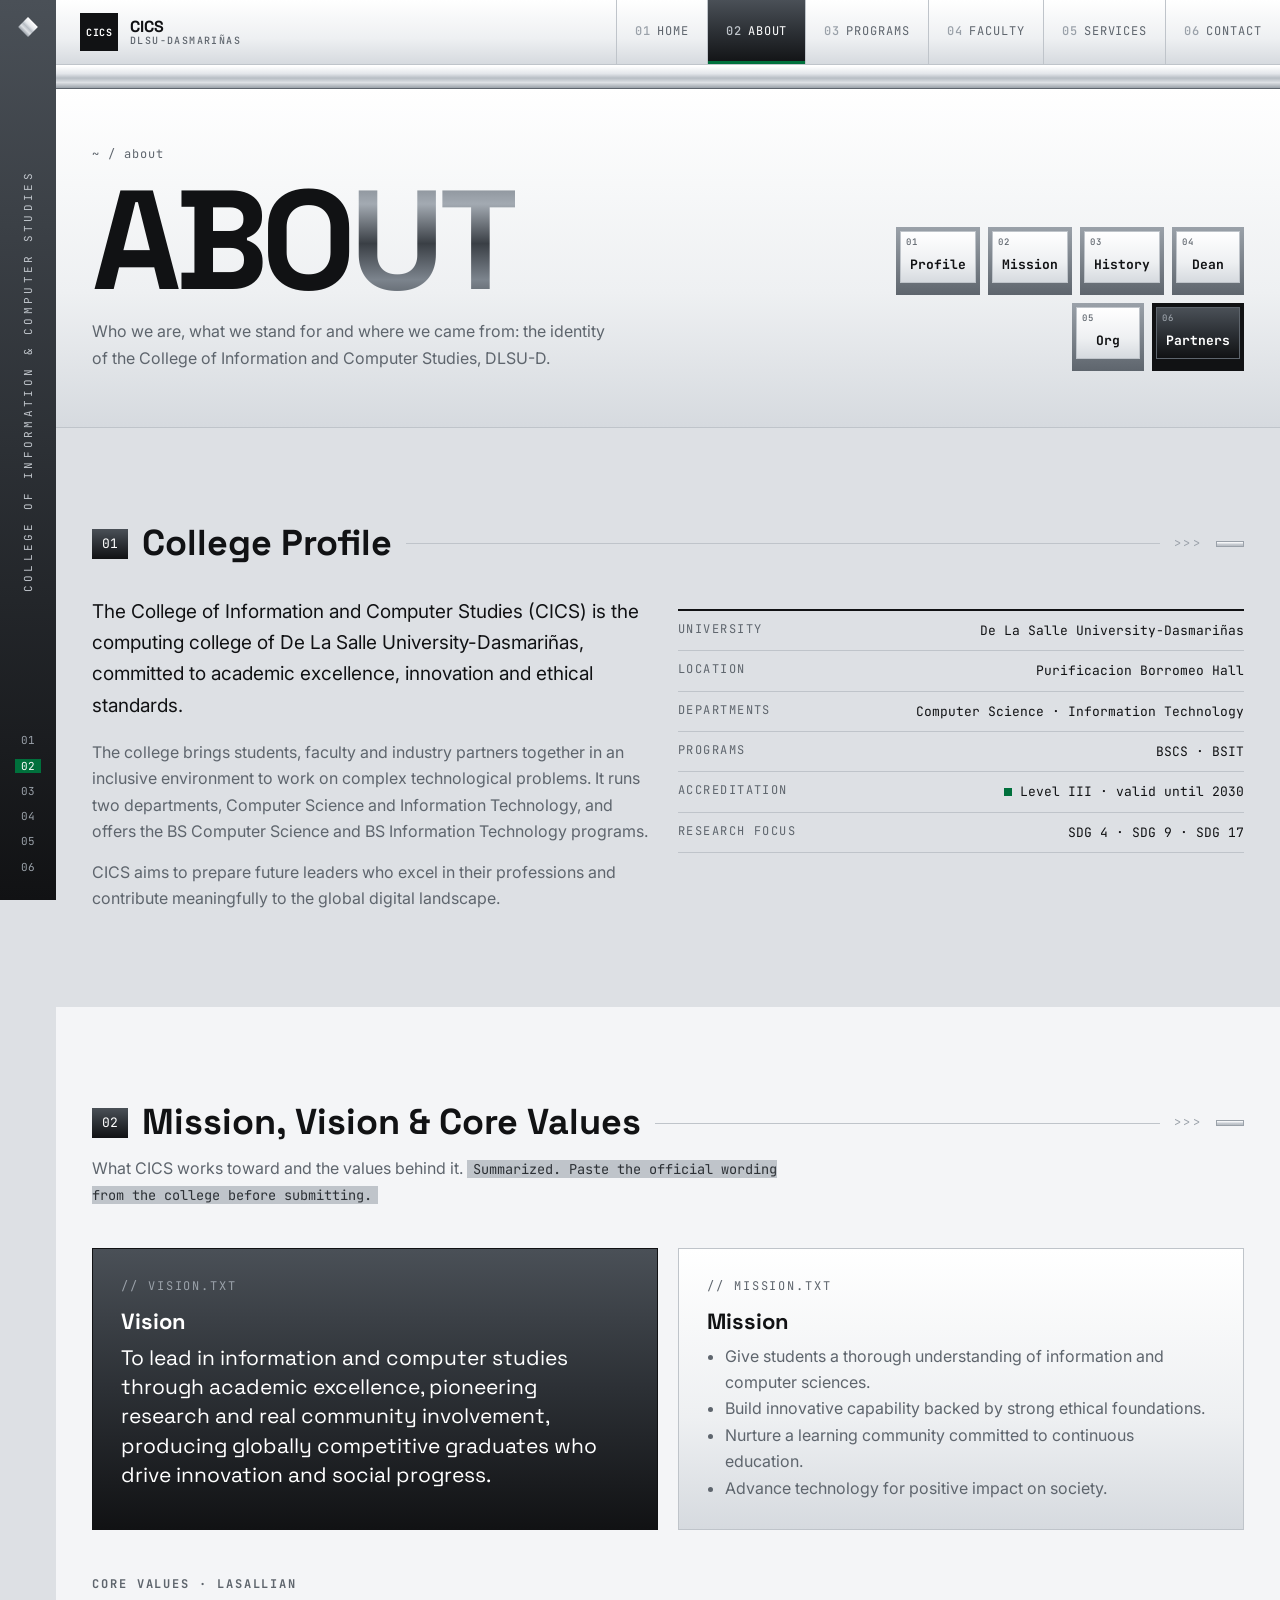
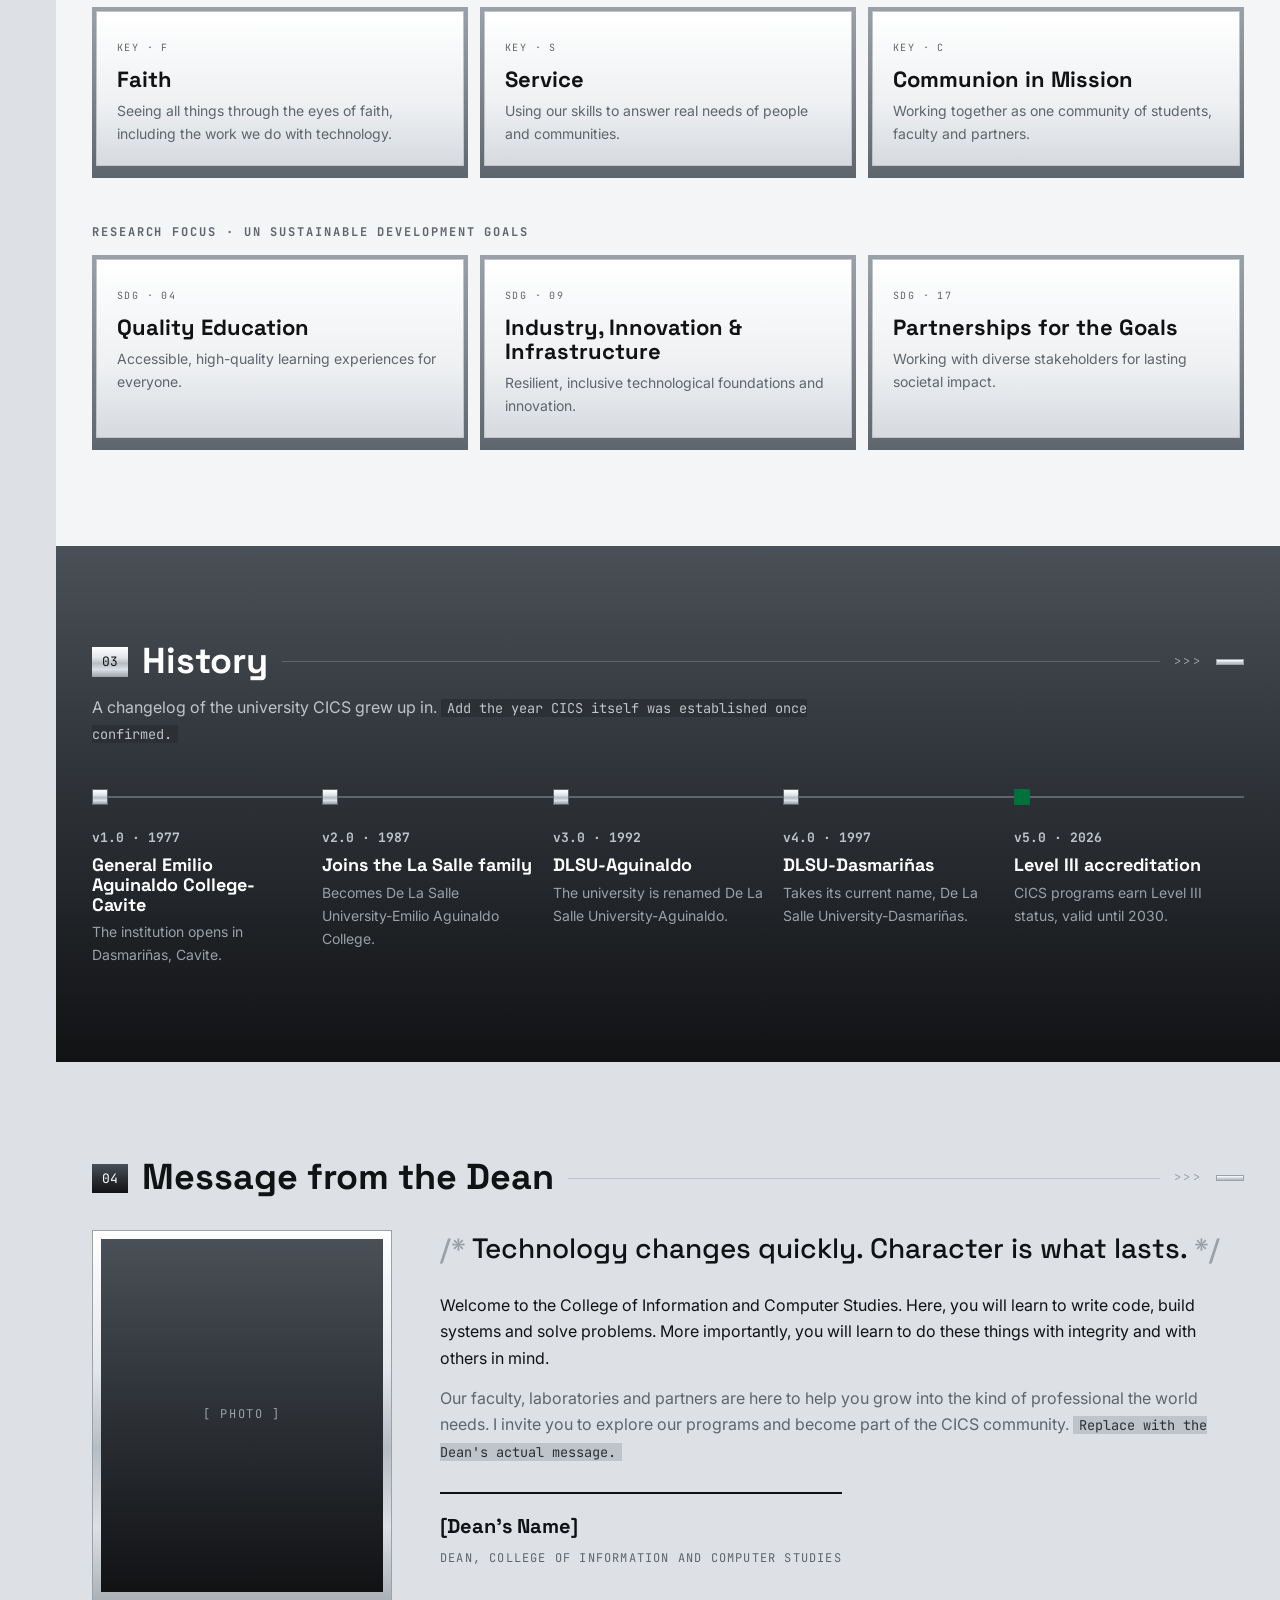
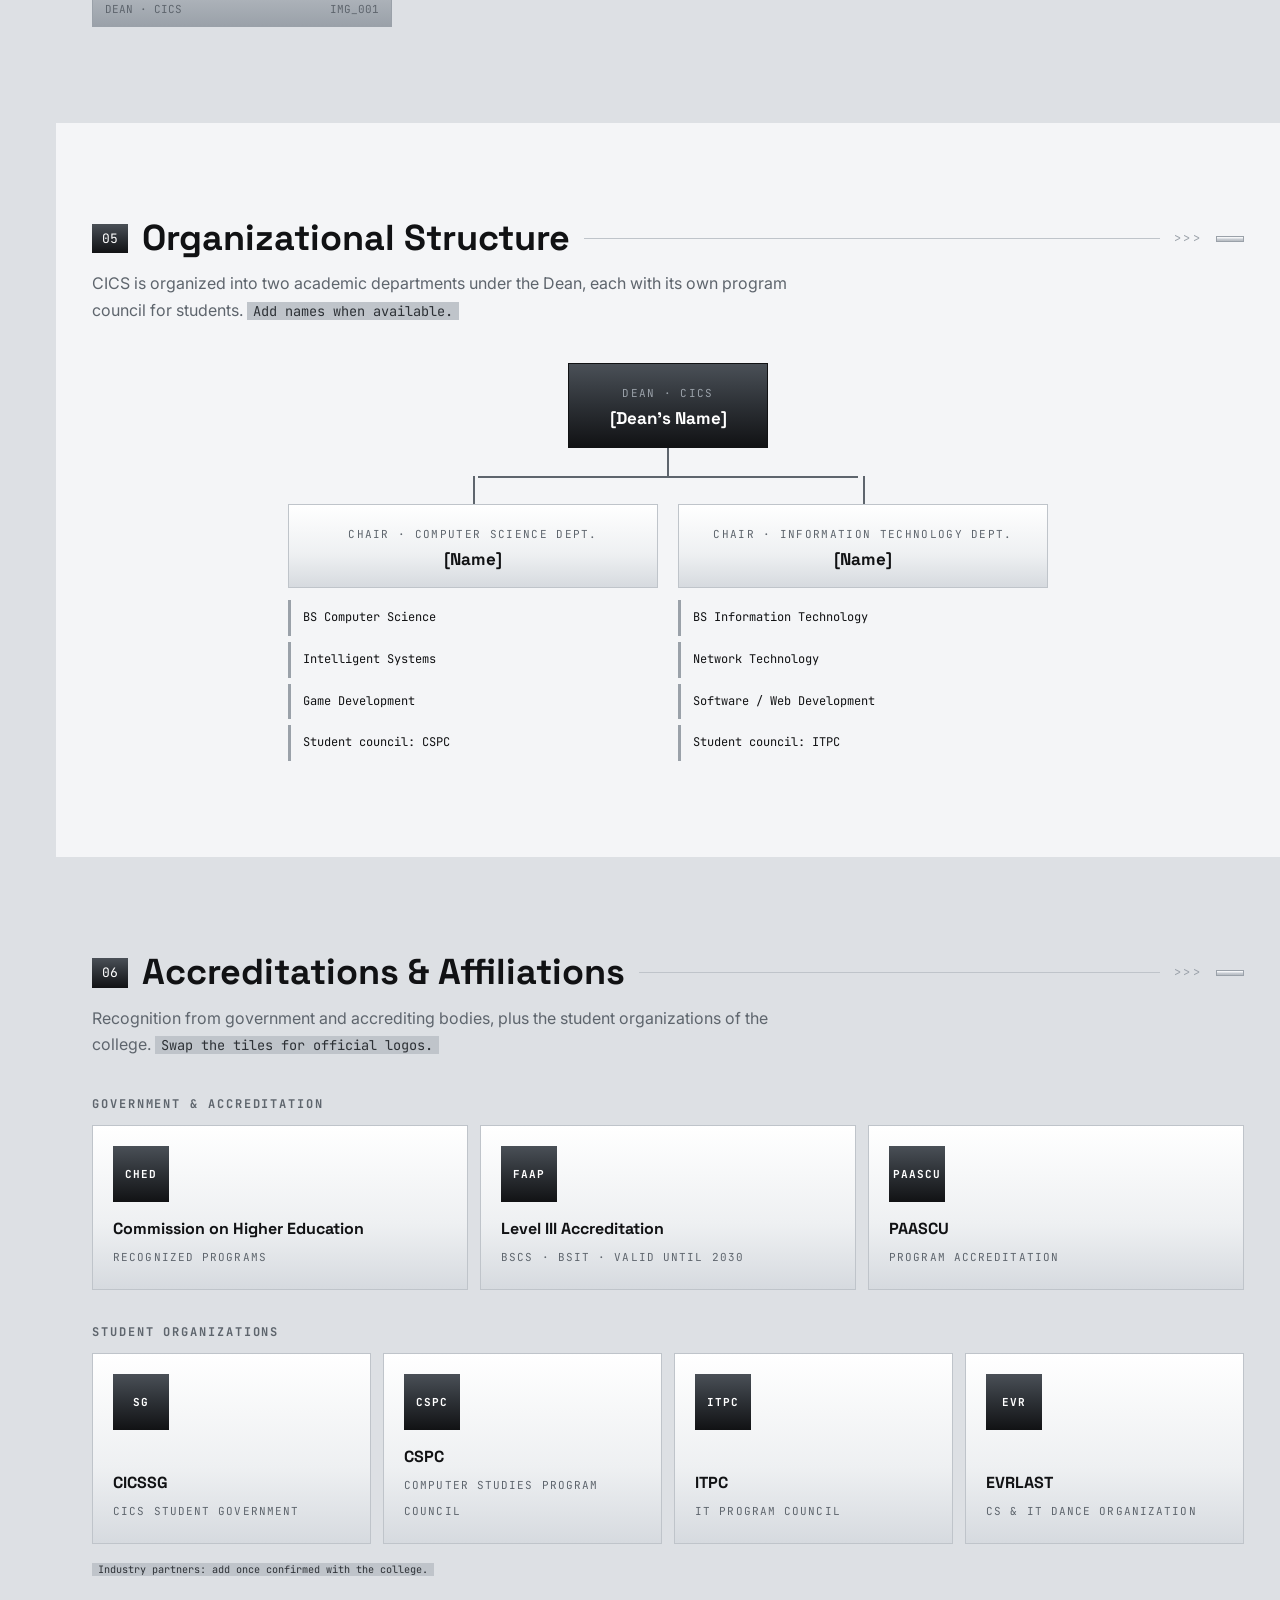
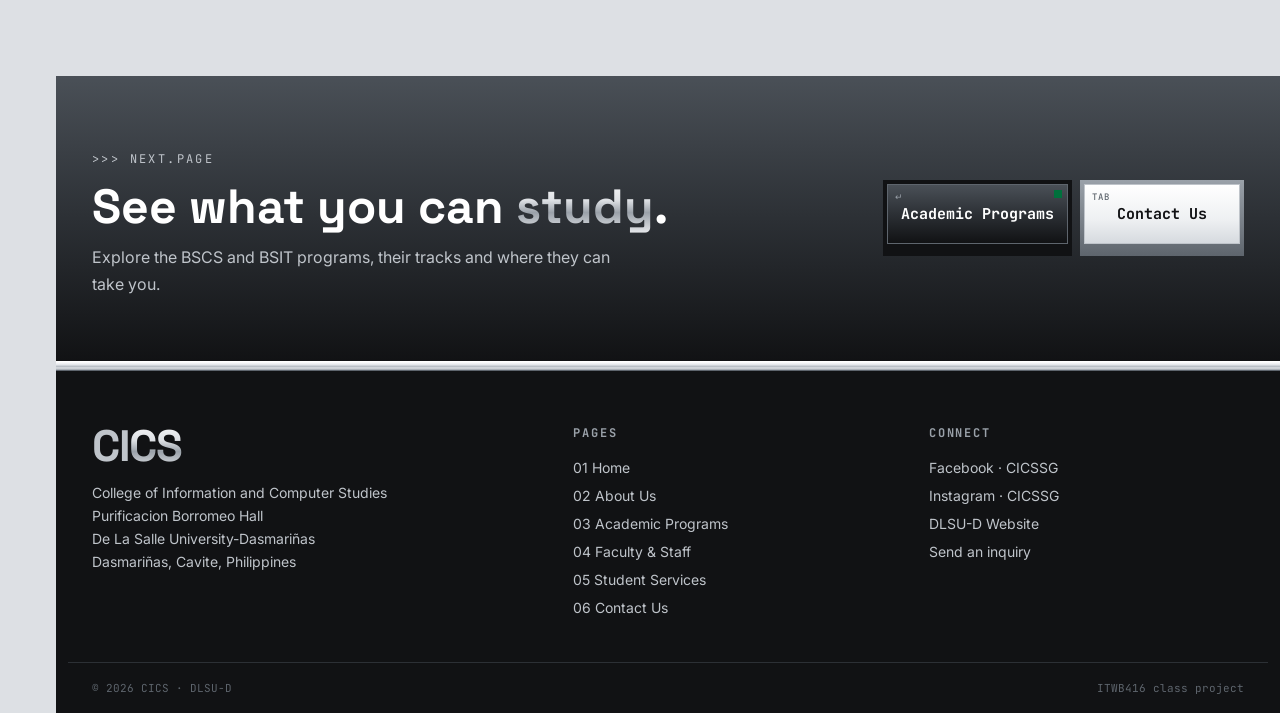
==== about.html @ 77de818f "Add Home, About Us and Academic Programs pages - Pages 1-3 of the CICS website outline (HTML/CSS) wi" ====
<!doctype html>
<html lang="en">
<head>
  <meta charset="utf-8">
  <meta name="viewport" content="width=device-width, initial-scale=1">
  <title>About Us · CICS DLSU-D</title>
  <meta name="description" content="Profile, mission, vision, history, leadership and affiliations of the College of Information and Computer Studies, DLSU-D.">
  <link rel="preconnect" href="https://fonts.googleapis.com">
  <link rel="preconnect" href="https://fonts.gstatic.com" crossorigin>
  <link href="https://fonts.googleapis.com/css2?family=Space+Grotesk:wght@500;700&family=Inter:wght@400;600&family=JetBrains+Mono:wght@500;700&display=swap" rel="stylesheet">
  <link rel="stylesheet" href="css/style.css">
</head>
<body>
<div class="shell">

  <aside class="rail" aria-label="Page index">
    <span class="mark" aria-hidden="true"></span>
    <span class="v" aria-hidden="true">College of Information &amp; Computer Studies</span>
    <ol>
      <li><a href="index.html">01</a></li>
      <li><a href="about.html" aria-current="page">02</a></li>
      <li><a href="programs.html">03</a></li>
      <li><a href="faculty.html">04</a></li>
      <li><a href="services.html">05</a></li>
      <li><a href="contact.html">06</a></li>
    </ol>
  </aside>

  <div class="main">
    <header class="site-header">
      <nav class="nav" aria-label="Main">
        <a class="brand" href="index.html">
          <span class="logo">CICS</span>
          <span>CICS<small>DLSU-Dasmariñas</small></span>
        </a>
        <input type="checkbox" id="menu" class="menu-toggle sr-only">
        <label for="menu" class="menu-btn"><i></i>Menu</label>
        <ul class="tabs">
          <li><a href="index.html"><b>01</b>Home</a></li>
          <li><a href="about.html" aria-current="page"><b>02</b>About</a></li>
          <li><a href="programs.html"><b>03</b>Programs</a></li>
          <li><a href="faculty.html"><b>04</b>Faculty</a></li>
          <li><a href="services.html"><b>05</b>Services</a></li>
          <li><a href="contact.html"><b>06</b>Contact</a></li>
        </ul>
      </nav>
    </header>
    <div class="chrome" aria-hidden="true"></div>

    <main>
      <!-- Page hero -->
      <section class="page-hero">
        <div class="container">
          <div>
            <p class="crumb"><a href="index.html">~</a> / about</p>
            <h1 class="mega">ABO<span class="silver">UT</span></h1>
            <p class="lede">Who we are, what we stand for and where we came from: the identity of the College of Information and Computer Studies, DLSU-D.</p>
          </div>
          <nav class="jump" aria-label="On this page">
            <a class="key sm" href="#profile"><span class="sub">01</span><span>Profile</span></a>
            <a class="key sm" href="#mission"><span class="sub">02</span><span>Mission</span></a>
            <a class="key sm" href="#history"><span class="sub">03</span><span>History</span></a>
            <a class="key sm" href="#dean"><span class="sub">04</span><span>Dean</span></a>
            <a class="key sm" href="#structure"><span class="sub">05</span><span>Org</span></a>
            <a class="key sm dark" href="#affiliations"><span class="sub">06</span><span>Partners</span></a>
          </nav>
        </div>
      </section>

      <!-- College profile -->
      <section class="section" id="profile" aria-labelledby="profile-title">
        <div class="container">
          <div class="sh"><span class="num">01</span><h2 id="profile-title">College Profile</h2><span class="line"></span><span class="chev">&gt;&gt;&gt;</span><span class="tick"></span></div>
          <div class="grid g2" style="margin-top:32px;align-items:start">
            <div>
              <p style="font-size:19px;margin-bottom:18px">The College of Information and Computer Studies (CICS) is the computing college of De La Salle University-Dasmariñas, committed to academic excellence, innovation and ethical standards.</p>
              <p class="muted" style="margin-bottom:14px">The college brings students, faculty and industry partners together in an inclusive environment to work on complex technological problems. It runs two departments, Computer Science and Information Technology, and offers the BS Computer Science and BS Information Technology programs.</p>
              <p class="muted">CICS aims to prepare future leaders who excel in their professions and contribute meaningfully to the global digital landscape.</p>
            </div>
            <dl class="spec">
              <div><dt>University</dt><dd>De La Salle University-Dasmariñas</dd></div>
              <div><dt>Location</dt><dd>Purificacion Borromeo Hall</dd></div>
              <div><dt>Departments</dt><dd>Computer Science · Information Technology</dd></div>
              <div><dt>Programs</dt><dd>BSCS · BSIT</dd></div>
              <div><dt>Accreditation</dt><dd class="on">Level III · valid until 2030</dd></div>
              <div><dt>Research focus</dt><dd>SDG 4 · SDG 9 · SDG 17</dd></div>
            </dl>
          </div>
        </div>
      </section>

      <!-- Mission, Vision, Core Values -->
      <section class="section alt" id="mission" aria-labelledby="mvv-title">
        <div class="container">
          <div class="sh"><span class="num">02</span><h2 id="mvv-title">Mission, Vision &amp; Core Values</h2><span class="line"></span><span class="chev">&gt;&gt;&gt;</span><span class="tick"></span></div>
          <p class="intro">What CICS works toward and the values behind it. <span class="placeholder">Summarized. Paste the official wording from the college before submitting.</span></p>
          <div class="grid g2">
            <article class="panel dark">
              <p class="tag" style="color:var(--steel);margin-bottom:12px">// vision.txt</p>
              <h3>Vision</h3>
              <p style="font-family:var(--f-head);font-size:21px;line-height:1.4;margin-top:8px">To lead in information and computer studies through academic excellence, pioneering research and real community involvement, producing globally competitive graduates who drive innovation and social progress.</p>
            </article>
            <article class="panel">
              <p class="tag" style="margin-bottom:12px">// mission.txt</p>
              <h3>Mission</h3>
              <ul class="muted" style="padding-left:18px;margin-top:8px">
                <li>Give students a thorough understanding of information and computer sciences.</li>
                <li>Build innovative capability backed by strong ethical foundations.</li>
                <li>Nurture a learning community committed to continuous education.</li>
                <li>Advance technology for positive impact on society.</li>
              </ul>
            </article>
          </div>

          <h3 class="tag" style="margin:48px 0 16px">Core values · Lasallian</h3>
          <div class="values">
            <div class="value"><div class="face"><span class="sub">KEY · F</span><h3>Faith</h3><p>Seeing all things through the eyes of faith, including the work we do with technology.</p></div></div>
            <div class="value"><div class="face"><span class="sub">KEY · S</span><h3>Service</h3><p>Using our skills to answer real needs of people and communities.</p></div></div>
            <div class="value"><div class="face"><span class="sub">KEY · C</span><h3>Communion in Mission</h3><p>Working together as one community of students, faculty and partners.</p></div></div>
          </div>

          <h3 class="tag" style="margin:48px 0 16px">Research focus · UN Sustainable Development Goals</h3>
          <div class="values">
            <div class="value"><div class="face"><span class="sub">SDG · 04</span><h3>Quality Education</h3><p>Accessible, high-quality learning experiences for everyone.</p></div></div>
            <div class="value"><div class="face"><span class="sub">SDG · 09</span><h3>Industry, Innovation &amp; Infrastructure</h3><p>Resilient, inclusive technological foundations and innovation.</p></div></div>
            <div class="value"><div class="face"><span class="sub">SDG · 17</span><h3>Partnerships for the Goals</h3><p>Working with diverse stakeholders for lasting societal impact.</p></div></div>
          </div>
        </div>
      </section>

      <!-- History -->
      <section class="section dark" id="history" aria-labelledby="history-title">
        <div class="container">
          <div class="sh"><span class="num">03</span><h2 id="history-title">History</h2><span class="line"></span><span class="chev">&gt;&gt;&gt;</span><span class="tick"></span></div>
          <p class="intro">A changelog of the university CICS grew up in. <span class="placeholder" style="background:var(--graphite);color:var(--chrome-3)">Add the year CICS itself was established once confirmed.</span></p>
          <ol class="timeline">
            <li><span class="yr">v1.0 · 1977</span><h3>General Emilio Aguinaldo College-Cavite</h3><p>The institution opens in Dasmariñas, Cavite.</p></li>
            <li><span class="yr">v2.0 · 1987</span><h3>Joins the La Salle family</h3><p>Becomes De La Salle University-Emilio Aguinaldo College.</p></li>
            <li><span class="yr">v3.0 · 1992</span><h3>DLSU-Aguinaldo</h3><p>The university is renamed De La Salle University-Aguinaldo.</p></li>
            <li><span class="yr">v4.0 · 1997</span><h3>DLSU-Dasmariñas</h3><p>Takes its current name, De La Salle University-Dasmariñas.</p></li>
            <li class="now"><span class="yr">v5.0 · 2026</span><h3>Level III accreditation</h3><p>CICS programs earn Level III status, valid until 2030.</p></li>
          </ol>
        </div>
      </section>

      <!-- Dean's message -->
      <section class="section" id="dean" aria-labelledby="dean-title">
        <div class="container">
          <div class="sh"><span class="num">04</span><h2 id="dean-title">Message from the Dean</h2><span class="line"></span><span class="chev">&gt;&gt;&gt;</span><span class="tick"></span></div>
          <div class="dean" style="margin-top:32px">
            <figure class="portrait" style="margin:0">
              <div class="ph" role="img" aria-label="Photo of the Dean (placeholder)">[ PHOTO ]</div>
              <figcaption><span>DEAN · CICS</span><span>IMG_001</span></figcaption>
            </figure>
            <div>
              <p class="quote">Technology changes quickly. Character is what lasts.</p>
              <p>Welcome to the College of Information and Computer Studies. Here, you will learn to write code, build systems and solve problems. More importantly, you will learn to do these things with integrity and with others in mind.</p>
              <p class="muted">Our faculty, laboratories and partners are here to help you grow into the kind of professional the world needs. I invite you to explore our programs and become part of the CICS community. <span class="placeholder">Replace with the Dean's actual message.</span></p>
              <div class="sign"><b>[Dean's Name]</b><span>Dean, College of Information and Computer Studies</span></div>
            </div>
          </div>
        </div>
      </section>

      <!-- Org structure -->
      <section class="section alt" id="structure" aria-labelledby="org-title">
        <div class="container">
          <div class="sh"><span class="num">05</span><h2 id="org-title">Organizational Structure</h2><span class="line"></span><span class="chev">&gt;&gt;&gt;</span><span class="tick"></span></div>
          <p class="intro">CICS is organized into two academic departments under the Dean, each with its own program council for students. <span class="placeholder">Add names when available.</span></p>
          <div class="org">
            <div class="node top"><span class="role">Dean · CICS</span><b>[Dean's Name]</b></div>
            <div class="vline"></div>
            <div class="branch two">
              <div>
                <div class="node"><span class="role">Chair · Computer Science Dept.</span><b>[Name]</b></div>
                <ul class="groups"><li>BS Computer Science</li><li>Intelligent Systems</li><li>Game Development</li><li>Student council: CSPC</li></ul>
              </div>
              <div>
                <div class="node"><span class="role">Chair · Information Technology Dept.</span><b>[Name]</b></div>
                <ul class="groups"><li>BS Information Technology</li><li>Network Technology</li><li>Software / Web Development</li><li>Student council: ITPC</li></ul>
              </div>
            </div>
          </div>
        </div>
      </section>

      <!-- Accreditations & affiliations -->
      <section class="section" id="affiliations" aria-labelledby="aff-title">
        <div class="container">
          <div class="sh"><span class="num">06</span><h2 id="aff-title">Accreditations &amp; Affiliations</h2><span class="line"></span><span class="chev">&gt;&gt;&gt;</span><span class="tick"></span></div>
          <p class="intro">Recognition from government and accrediting bodies, plus the student organizations of the college. <span class="placeholder">Swap the tiles for official logos.</span></p>
          <h3 class="tag" style="margin-bottom:14px">Government &amp; accreditation</h3>
          <div class="logos" style="margin-bottom:36px">
            <div class="logo-tile"><span class="mark">CHED</span><div><b>Commission on Higher Education</b><span>Recognized programs</span></div></div>
            <div class="logo-tile"><span class="mark">FAAP</span><div><b>Level III Accreditation</b><span>BSCS · BSIT · valid until 2030</span></div></div>
            <div class="logo-tile"><span class="mark">PAASCU</span><div><b>PAASCU</b><span>Program accreditation</span></div></div>
          </div>
          <h3 class="tag" style="margin-bottom:14px">Student organizations</h3>
          <div class="logos">
            <div class="logo-tile"><span class="mark">SG</span><div><b>CICSSG</b><span>CICS Student Government</span></div></div>
            <div class="logo-tile"><span class="mark">CSPC</span><div><b>CSPC</b><span>Computer Studies Program Council</span></div></div>
            <div class="logo-tile"><span class="mark">ITPC</span><div><b>ITPC</b><span>IT Program Council</span></div></div>
            <div class="logo-tile"><span class="mark">EVR</span><div><b>EVRLAST</b><span>CS &amp; IT dance organization</span></div></div>
          </div>
          <p class="note" style="margin-top:16px"><span class="placeholder">Industry partners: add once confirmed with the college.</span></p>
        </div>
      </section>
    </main>

    <section class="cta" aria-labelledby="cta-title">
      <div class="container">
        <div>
          <p class="chev">&gt;&gt;&gt; NEXT.PAGE</p>
          <h2 id="cta-title" style="margin-top:12px">See what you can <span class="silver-light">study</span>.</h2>
          <p>Explore the BSCS and BSIT programs, their tracks and where they can take you.</p>
        </div>
        <div class="keys">
          <a class="key dark go wide" href="programs.html"><span class="sub">↵</span><span>Academic Programs</span></a>
          <a class="key wide" href="contact.html"><span class="sub">TAB</span><span>Contact Us</span></a>
        </div>
      </div>
    </section>

    <footer class="site-footer">
      <div class="chrome thin" aria-hidden="true"></div>
      <div class="container">
        <div>
          <p class="big">CI<span class="silver-light">CS</span></p>
          <p style="font-size:14px;max-width:340px">College of Information and Computer Studies<br>Purificacion Borromeo Hall<br>De La Salle University-Dasmariñas<br>Dasmariñas, Cavite, Philippines</p>
        </div>
        <div>
          <h4>Pages</h4>
          <ul>
            <li><a href="index.html">01 Home</a></li>
            <li><a href="about.html">02 About Us</a></li>
            <li><a href="programs.html">03 Academic Programs</a></li>
            <li><a href="faculty.html">04 Faculty &amp; Staff</a></li>
            <li><a href="services.html">05 Student Services</a></li>
            <li><a href="contact.html">06 Contact Us</a></li>
          </ul>
        </div>
        <div>
          <h4>Connect</h4>
          <ul>
            <li><a href="https://www.facebook.com/DLSUD.CICSSG" target="_blank" rel="noopener">Facebook · CICSSG</a></li>
            <li><a href="https://www.instagram.com/dlsud.cicssg/" target="_blank" rel="noopener">Instagram · CICSSG</a></li>
            <li><a href="https://www.dlsud.edu.ph/" target="_blank" rel="noopener">DLSU-D Website</a></li>
            <li><a href="contact.html">Send an inquiry</a></li>
          </ul>
        </div>
      </div>
      <div class="legal"><span>© 2026 CICS · DLSU-D</span><span>ITWB416 class project</span></div>
    </footer>
  </div>
</div>
</body>
</html>
---- css/style.css ----
/* =========================================================
   CICS · DLSU-D  —  Shared stylesheet (pages 01–03)
   Design direction v0.7 (see design/moodboard.html)
   Silver/black "hardware" look. Gradients only for metal.
   ========================================================= */

:root{
  /* Silver scale */
  --white:#FFFFFF;
  --chrome-1:#F4F5F7;
  --chrome-2:#DDE0E4;
  --chrome-3:#BFC4CA;
  --steel:#9AA1A9;
  --gunmetal:#5E656D;
  --graphite:#2C3035;
  --black:#111214;
  --dlsud:#00703C;          /* "on" signal light only */

  /* Metal gradients */
  --metal:linear-gradient(180deg,#FFFFFF 0%,#E3E6EA 35%,#B7BDC4 55%,#DDE0E4 75%,#9AA1A9 100%);
  --metal-soft:linear-gradient(180deg,#FFFFFF 0%,#EEF0F2 60%,#D6DADF 100%);
  --metal-dark:linear-gradient(180deg,#4A5057 0%,#2C3035 50%,#111214 100%);
  --metal-text:linear-gradient(180deg,#5E656D 0%,#A3AAB2 30%,#3A3F45 52%,#7C848D 72%,#2C3035 100%);
  --metal-text-light:linear-gradient(180deg,#FFFFFF 0%,#DDE0E4 40%,#9AA1A9 60%,#F4F5F7 100%);

  /* Type */
  --f-head:'Space Grotesk',system-ui,sans-serif;
  --f-body:'Inter',system-ui,sans-serif;
  --f-mono:'JetBrains Mono',ui-monospace,monospace;

  /* Layout */
  --rail:56px;
  --max:1200px;
  --gutter:24px;
  --section:96px;
}

*,*::before,*::after{box-sizing:border-box}
html{scroll-behavior:smooth;scroll-padding-top:96px}
body{margin:0;background:var(--chrome-2);color:var(--black);font-family:var(--f-body);line-height:1.65;font-size:16px}
img{max-width:100%;display:block}
a{color:inherit}
h1,h2,h3,h4{font-family:var(--f-head);line-height:1.1;margin:0}
p{margin:0}
ul,ol{margin:0}
:focus-visible{outline:2px solid var(--dlsud);outline-offset:3px}
.sr-only{position:absolute;width:1px;height:1px;overflow:hidden;clip:rect(0 0 0 0);white-space:nowrap}

/* ---------- Utilities ---------- */
.container{max-width:var(--max);margin:0 auto;padding:0 var(--gutter)}
.tag{font-family:var(--f-mono);font-size:12px;letter-spacing:.16em;text-transform:uppercase;color:var(--gunmetal)}
.chev{font-family:var(--f-mono);font-size:12px;letter-spacing:.2em;color:var(--steel)}
.muted{color:var(--gunmetal)}
.silver{background:var(--metal-text);-webkit-background-clip:text;background-clip:text;color:transparent}
.silver-light{background:var(--metal-text-light);-webkit-background-clip:text;background-clip:text;color:transparent}
.placeholder{background:var(--chrome-3);color:var(--graphite);font-family:var(--f-mono);font-size:.85em;padding:0 6px}

/* ---------- Shell: side rail + main ---------- */
.shell{display:grid;grid-template-columns:var(--rail) 1fr;min-height:100vh}
.rail{position:sticky;top:0;height:100vh;background:var(--metal-dark);color:var(--steel);
  display:flex;flex-direction:column;align-items:center;justify-content:space-between;padding:20px 0;
  font-family:var(--f-mono);font-size:11px;z-index:30}
.rail .mark{width:14px;height:14px;background:var(--metal);transform:rotate(45deg)}
.rail .v{writing-mode:vertical-rl;transform:rotate(180deg);letter-spacing:.3em;text-transform:uppercase;color:var(--chrome-3);white-space:nowrap}
.rail ol{list-style:none;padding:0;text-align:center;line-height:2.3}
.rail a{text-decoration:none;color:var(--steel);padding:0 6px}
.rail a:hover{color:var(--white)}
.rail a[aria-current="page"]{color:var(--white);background:var(--dlsud)}
.main{min-width:0}

/* ---------- Header / nav ---------- */
.site-header{position:sticky;top:0;z-index:20;background:var(--metal-soft);border-bottom:1px solid var(--chrome-3)}
.nav{display:flex;justify-content:space-between;align-items:stretch;min-height:64px}
.brand{display:flex;align-items:center;gap:12px;padding:0 var(--gutter);text-decoration:none;font-family:var(--f-head);font-weight:700;line-height:1.1}
.brand .logo{width:38px;height:38px;background:var(--black);color:var(--white);display:grid;place-items:center;font-family:var(--f-mono);font-size:10px;letter-spacing:.05em}
.brand small{display:block;font-family:var(--f-mono);font-weight:500;font-size:10px;letter-spacing:.14em;color:var(--gunmetal);text-transform:uppercase}
.tabs{display:flex;list-style:none;padding:0;font-family:var(--f-mono);font-size:12px;text-transform:uppercase;letter-spacing:.08em}
.tabs li{display:flex}
.tabs a{display:flex;align-items:center;padding:0 18px;border-left:1px solid var(--chrome-3);color:var(--gunmetal);text-decoration:none;transition:background .2s,color .2s}
.tabs a b{color:var(--steel);font-weight:500;margin-right:6px}
.tabs a:hover{background:var(--chrome-1);color:var(--black)}
.tabs a[aria-current="page"]{background:var(--metal-dark);color:var(--white);box-shadow:inset 0 -3px 0 var(--dlsud)}
.tabs a[aria-current="page"] b{color:var(--chrome-3)}
.menu-toggle,.menu-btn{display:none}
.chrome{height:24px;background:var(--metal);border-top:1px solid var(--white);border-bottom:1px solid var(--gunmetal)}
.chrome.thin{height:10px}

/* ---------- Keycaps (buttons) ---------- */
.key{display:inline-grid;place-items:center;position:relative;min-width:76px;height:76px;padding:0 18px 8px;
  background:linear-gradient(180deg,#9AA1A9,#5E656D);font-family:var(--f-mono);font-weight:700;font-size:15px;
  color:var(--black);text-decoration:none;user-select:none;transition:transform .1s}
.key::before{content:"";position:absolute;inset:4px 4px 12px 4px;background:var(--metal-soft);border:1px solid var(--chrome-3);transition:inset .1s}
.key > *{position:relative;z-index:1}
.key .sub{position:absolute;top:10px;left:12px;font-size:9px;font-weight:500;color:var(--gunmetal);letter-spacing:.1em}
.key:hover::before{inset:6px 4px 10px 4px}
.key:active::before{inset:8px 4px 8px 4px}
.key.dark{background:var(--black);color:var(--white)}
.key.dark::before{background:var(--metal-dark);border-color:var(--gunmetal)}
.key.dark .sub{color:var(--steel)}
.key.wide{min-width:164px}
.key.go::after{content:"";position:absolute;z-index:1;top:10px;right:10px;width:8px;height:8px;background:var(--dlsud)}
.key.sm{height:68px;min-width:72px;padding:18px 14px 10px;font-size:13px}
.key.sm .sub{top:8px;left:10px}
.keys{display:flex;flex-wrap:wrap;gap:8px}

/* Plain text link with arrow */
.link{font-family:var(--f-mono);font-size:13px;font-weight:700;text-decoration:none;letter-spacing:.06em;text-transform:uppercase;border-bottom:2px solid var(--black);padding-bottom:2px}
.link:hover{border-color:var(--dlsud)}

/* ---------- Sections ---------- */
.section{padding:var(--section) 0}
.section.alt{background:var(--chrome-1)}
.section.dark{background:var(--metal-dark);color:var(--white)}
.section.dark .muted,.section.dark .tag{color:var(--steel)}
.sh{display:flex;align-items:center;gap:14px;margin-bottom:12px}
.sh .num{font-family:var(--f-mono);font-size:13px;background:var(--metal-dark);color:var(--white);padding:4px 10px}
.sh h2{font-size:clamp(26px,3.4vw,36px)}
.sh .line{flex:1;height:1px;background:var(--chrome-3);min-width:24px}
.sh .tick{width:28px;height:6px;background:var(--metal);border:1px solid var(--steel)}
.section.dark .sh .num{background:var(--metal);color:var(--black)}
.section.dark .sh .line{background:var(--gunmetal)}
.intro{max-width:720px;color:var(--gunmetal);margin-bottom:40px}
.section.dark .intro{color:var(--chrome-3)}

.grid{display:grid;gap:20px}
.g2{grid-template-columns:repeat(auto-fit,minmax(min(100%,420px),1fr))}
.g3{grid-template-columns:repeat(auto-fit,minmax(min(100%,280px),1fr))}
.g4{grid-template-columns:repeat(auto-fit,minmax(min(100%,220px),1fr))}

.panel{background:var(--metal-soft);border:1px solid var(--chrome-3);padding:28px}
.panel h3{font-size:22px;margin-bottom:10px}
.panel.dark{background:var(--metal-dark);border-color:var(--black);color:var(--white)}
.panel.dark .muted{color:var(--chrome-3)}

/* Spec sheet */
.spec{border-top:2px solid var(--black);font-family:var(--f-mono);font-size:13px}
.spec div{display:flex;justify-content:space-between;gap:16px;padding:9px 0;border-bottom:1px solid var(--chrome-3)}
.spec dt,.spec span:first-child{color:var(--gunmetal);text-transform:uppercase;letter-spacing:.12em;font-size:12px}
.spec dd{margin:0;text-align:right}
.spec .on::before{content:"";display:inline-block;width:8px;height:8px;background:var(--dlsud);margin-right:8px}

/* ---------- Mega type / heroes ---------- */
.mega{font-family:var(--f-head);font-weight:700;font-size:clamp(84px,15vw,200px);line-height:.82;letter-spacing:-.045em}
.hero{background:var(--metal-soft);border-bottom:1px solid var(--chrome-3)}
.hero .container{display:grid;grid-template-columns:1.3fr 1fr;gap:40px;padding-top:64px;padding-bottom:64px;align-items:end}
.hero .tagline{font-family:var(--f-head);font-size:clamp(22px,2.6vw,30px);font-weight:500;margin:28px 0 10px}
.hero .lede{color:var(--gunmetal);max-width:520px;margin-bottom:28px}
.hero .spec{max-width:460px}
.hero-keys{display:grid;grid-template-columns:repeat(3,auto);gap:8px;justify-content:end}
.hero-keys .wide{grid-column:span 2}

/* Inner page hero */
.page-hero{background:var(--metal-soft);border-bottom:1px solid var(--chrome-3)}
.page-hero .container{padding-top:56px;padding-bottom:56px;display:grid;grid-template-columns:1fr auto;gap:32px;align-items:end}
.page-hero .mega{font-size:clamp(64px,11vw,150px)}
.crumb{font-family:var(--f-mono);font-size:12px;color:var(--gunmetal);margin-bottom:18px;letter-spacing:.08em}
.crumb a{text-decoration:none}
.crumb a:hover{text-decoration:underline}
.page-hero p.lede{max-width:520px;color:var(--gunmetal);margin-top:20px}
.jump{display:flex;flex-wrap:wrap;gap:8px;justify-content:flex-end;max-width:380px}

/* ---------- Access badges (program cards) ---------- */
.badge{display:flex;flex-direction:column;background:var(--metal-soft);border:1px solid var(--chrome-3);text-decoration:none;transition:transform .2s,border-color .2s}
a.badge:hover{transform:translateY(-4px);border-color:var(--black)}
.badge .head{background:var(--metal-dark);color:var(--white);padding:14px 18px;display:flex;justify-content:space-between;align-items:center;font-family:var(--f-mono);font-size:12px;letter-spacing:.1em}
.badge .slot{width:44px;height:8px;background:var(--chrome-2)}
.badge .bd{padding:22px 18px;display:grid;grid-template-columns:1fr auto;gap:14px;flex:1}
.badge .code{display:block;font-family:var(--f-mono);font-size:46px;font-weight:700;line-height:1;margin-bottom:6px}
.badge h3{font-size:21px}
.badge p{grid-column:1/-1;color:var(--gunmetal);font-size:14px}
.chip{width:46px;height:36px;background:var(--metal);border:1px solid var(--steel);display:grid;grid-template-columns:1fr 1fr;gap:3px;padding:5px}
.chip i{background:var(--chrome-3)}
.barcode{height:34px;margin:0 18px 18px;background:repeating-linear-gradient(90deg,var(--black) 0 2px,transparent 2px 5px,var(--black) 5px 9px,transparent 9px 11px,var(--black) 11px 12px,transparent 12px 16px)}
.badge .foot{display:flex;justify-content:space-between;padding:10px 18px;border-top:1px solid var(--chrome-3);font-family:var(--f-mono);font-size:11px;color:var(--gunmetal)}

/* ---------- Terminal ---------- */
.term{background:var(--black);color:var(--chrome-3);font-family:var(--f-mono);font-size:13px;border:1px solid var(--graphite)}
.term .bar{display:flex;justify-content:space-between;align-items:center;padding:10px 16px;background:var(--metal-dark);color:var(--steel);font-size:11px;letter-spacing:.12em}
.term .bar i{display:inline-block;width:10px;height:10px;background:var(--steel);margin-right:6px}
.term ul{list-style:none;padding:12px 18px}
.term li{display:grid;grid-template-columns:64px 110px 1fr auto;gap:12px;align-items:center;padding:12px 0;border-bottom:1px solid var(--graphite)}
.term li:last-child{border-bottom:0}
.term .d{color:var(--steel)}
.term .t{color:var(--white)}
.term .t small{display:block;color:var(--steel);font-size:12px}
.term .k{color:var(--black);background:var(--chrome-3);padding:1px 6px;justify-self:start;font-size:11px}
.term .k.g{background:var(--dlsud);color:var(--white)}
.term a{color:var(--chrome-3)}
.term a:hover{color:var(--white)}
.cursor{display:inline-block;width:9px;height:16px;background:var(--chrome-3);vertical-align:middle;animation:blink 1s steps(1) infinite}
@keyframes blink{50%{opacity:0}}

/* ---------- Hex medals ---------- */
.medals{display:grid;grid-template-columns:repeat(auto-fit,minmax(150px,1fr));gap:24px}
.medal{text-align:center}
.hex{width:130px;height:150px;margin:0 auto 14px;clip-path:polygon(50% 0,100% 25%,100% 75%,50% 100%,0 75%,0 25%);background:linear-gradient(180deg,#5E656D,#9AA1A9 50%,#5E656D);display:grid;place-items:center}
.hex div{width:118px;height:136px;clip-path:polygon(50% 0,100% 25%,100% 75%,50% 100%,0 75%,0 25%);background:var(--metal);color:var(--black);display:grid;place-items:center;text-align:center;font-family:var(--f-mono);font-size:11px;letter-spacing:.08em}
.hex b{display:block;font-family:var(--f-head);font-size:28px;letter-spacing:0}
.hex.dark{background:var(--black)}
.hex.dark div{background:var(--metal-dark);color:var(--white)}
.medal h3{font-size:16px;margin-bottom:4px}
.medal p{font-size:13px;color:var(--gunmetal)}
.section.dark .medal p{color:var(--steel)}

/* ---------- CTA band ---------- */
.cta{background:var(--metal-dark);color:var(--white)}
.cta .container{display:grid;grid-template-columns:1fr auto;gap:32px;align-items:center;padding-top:64px;padding-bottom:64px}
.cta h2{font-size:clamp(30px,4vw,48px)}
.cta p{color:var(--chrome-3);margin-top:10px;max-width:520px}

/* ---------- About: values keycaps ---------- */
.values{display:grid;grid-template-columns:repeat(auto-fit,minmax(200px,1fr));gap:12px}
.value{position:relative;background:linear-gradient(180deg,#9AA1A9,#5E656D);padding:4px 4px 12px}
.value .face{background:var(--metal-soft);border:1px solid var(--chrome-3);padding:20px;height:100%}
.value .sub{font-family:var(--f-mono);font-size:10px;letter-spacing:.14em;color:var(--gunmetal)}
.value h3{font-size:22px;margin:8px 0}
.value p{font-size:14px;color:var(--gunmetal)}

/* ---------- About: timeline ---------- */
.timeline{list-style:none;padding:0;display:grid;grid-template-columns:repeat(auto-fit,minmax(200px,1fr));gap:0;position:relative}
.timeline::before{content:"";position:absolute;left:0;right:0;top:9px;height:2px;background:var(--gunmetal)}
.timeline li{position:relative;padding:36px 20px 0 0}
.timeline li::before{content:"";position:absolute;top:2px;left:0;width:16px;height:16px;background:var(--metal);border:1px solid var(--gunmetal)}
.timeline li.now::before{background:var(--dlsud);border-color:var(--dlsud)}
.timeline .yr{font-family:var(--f-mono);font-size:13px;font-weight:700;color:var(--chrome-3)}
.timeline h3{font-size:18px;margin:6px 0}
.timeline p{font-size:14px;color:var(--steel)}

/* ---------- About: dean ---------- */
.dean{display:grid;grid-template-columns:300px 1fr;gap:48px;align-items:start}
.portrait{background:var(--metal);padding:8px;border:1px solid var(--steel)}
.portrait .ph{aspect-ratio:4/5;background:var(--metal-dark);display:grid;place-items:center;color:var(--steel);font-family:var(--f-mono);font-size:12px;letter-spacing:.14em}
.portrait figcaption{font-family:var(--f-mono);font-size:11px;padding:8px 4px 0;color:var(--gunmetal);display:flex;justify-content:space-between}
.quote{font-family:var(--f-head);font-size:clamp(22px,2.4vw,28px);font-weight:500;line-height:1.35;margin-bottom:24px}
.quote::before{content:"/* ";color:var(--steel)}
.quote::after{content:" */";color:var(--steel)}
.dean p + p{margin-top:14px}
.sign{margin-top:28px;padding-top:16px;border-top:2px solid var(--black);display:inline-block}
.sign b{display:block;font-family:var(--f-head);font-size:20px}
.sign span{font-family:var(--f-mono);font-size:12px;color:var(--gunmetal);letter-spacing:.1em;text-transform:uppercase}

/* ---------- About: org chart ---------- */
.org{display:flex;flex-direction:column;align-items:center}
.node{background:var(--metal-soft);border:1px solid var(--chrome-3);padding:14px 22px;text-align:center;min-width:200px}
.node .role{font-family:var(--f-mono);font-size:11px;letter-spacing:.12em;color:var(--gunmetal);text-transform:uppercase}
.node b{display:block;font-family:var(--f-head);font-size:17px}
.node.top{background:var(--metal-dark);color:var(--white);border-color:var(--black)}
.node.top .role{color:var(--steel)}
.vline{width:2px;height:28px;background:var(--gunmetal)}
.branch{display:grid;grid-template-columns:repeat(3,1fr);gap:20px;width:100%;position:relative;padding-top:28px}
.branch::before{content:"";position:absolute;top:0;left:calc(100%/6);right:calc(100%/6);height:2px;background:var(--gunmetal)}
.branch.two{grid-template-columns:repeat(2,1fr);max-width:760px}
.branch.two::before{left:25%;right:25%}
.branch > div{display:flex;flex-direction:column;align-items:center;position:relative}
.branch > div::before{content:"";position:absolute;top:-28px;left:50%;width:2px;height:28px;background:var(--gunmetal)}
.branch .node{width:100%}
.groups{list-style:none;padding:0;margin-top:12px;width:100%;display:grid;gap:6px}
.groups li{font-family:var(--f-mono);font-size:12px;padding:8px 12px;background:var(--chrome-1);border-left:3px solid var(--steel)}

/* ---------- About: affiliations ---------- */
.logos{display:grid;grid-template-columns:repeat(auto-fit,minmax(180px,1fr));gap:12px}
.logo-tile{background:var(--metal-soft);border:1px solid var(--chrome-3);padding:20px;min-height:130px;display:flex;flex-direction:column;justify-content:space-between}
.logo-tile .mark{width:56px;height:56px;background:var(--metal-dark);color:var(--white);display:grid;place-items:center;font-family:var(--f-mono);font-size:11px;font-weight:700}
.logo-tile b{font-family:var(--f-head);font-size:16px;display:block;margin-top:14px}
.logo-tile span{font-family:var(--f-mono);font-size:11px;color:var(--gunmetal);letter-spacing:.1em;text-transform:uppercase}

/* ---------- Programs: detail blocks ---------- */
.program{display:grid;grid-template-columns:340px 1fr;gap:48px;align-items:start;padding:var(--section) 0;border-top:1px solid var(--chrome-3)}
.program:first-of-type{border-top:0}
.program .badge{position:sticky;top:110px}
.program h3.sub{font-family:var(--f-mono);font-size:12px;letter-spacing:.16em;text-transform:uppercase;color:var(--gunmetal);margin:36px 0 14px;display:flex;align-items:center;gap:10px}
.program h3.sub::after{content:"";flex:1;height:1px;background:var(--chrome-3)}
.program h3.sub:first-child{margin-top:0}
.program .desc{font-size:17px}
.curr{display:grid;grid-template-columns:repeat(auto-fit,minmax(180px,1fr));gap:12px}
.year{background:var(--metal-soft);border:1px solid var(--chrome-3)}
.year header{background:var(--metal-dark);color:var(--white);font-family:var(--f-mono);font-size:12px;padding:8px 14px;letter-spacing:.1em;display:flex;flex-wrap:wrap;gap:2px 10px;justify-content:space-between}
.year header span:last-child{color:var(--chrome-3)}
.year ul{list-style:none;padding:12px 14px;font-size:14px}
.year li{padding:5px 0;border-bottom:1px dashed var(--chrome-3)}
.year li:last-child{border-bottom:0}
.careers{display:flex;flex-wrap:wrap;gap:8px;list-style:none;padding:0}
.careers li{font-family:var(--f-mono);font-size:12px;padding:7px 12px;background:var(--metal-dark);color:var(--white)}
.careers li::before{content:"> ";color:var(--steel)}
.note{font-family:var(--f-mono);font-size:12px;color:var(--gunmetal);margin-top:12px}

/* Tracks */
.track{background:var(--metal-soft);border:1px solid var(--chrome-3);padding:24px;position:relative}
.track .idx{position:absolute;top:18px;right:20px;font-family:var(--f-mono);font-size:11px;color:var(--steel)}
.track .prog{font-family:var(--f-mono);font-size:11px;letter-spacing:.12em;background:var(--chrome-2);padding:2px 8px;display:inline-block;margin-bottom:12px}
.track h3{font-size:19px;margin-bottom:8px}
.track p{font-size:14px;color:var(--gunmetal)}
.section.dark .track{background:var(--metal-dark);border-color:var(--gunmetal)}
.section.dark .track .prog{background:var(--graphite);color:var(--chrome-3)}
.section.dark .track p{color:var(--steel)}

/* Downloads */
.downloads{list-style:none;padding:12px 18px}
.downloads li{display:grid;grid-template-columns:auto 1fr auto;gap:16px;align-items:center;padding:14px 0;border-bottom:1px solid var(--graphite)}
.downloads li:last-child{border-bottom:0}
.downloads .ext{font-size:11px;background:var(--chrome-3);color:var(--black);padding:2px 6px}
.downloads .t{color:var(--white)}
.downloads .t small{display:block;color:var(--steel);font-size:12px}
.dl{font-family:var(--f-mono);font-size:12px;font-weight:700;color:var(--black);background:var(--metal);border:1px solid var(--steel);padding:8px 14px;text-decoration:none;white-space:nowrap}
.term .dl{color:var(--black)}
.dl:hover{background:var(--white)}

/* ---------- Footer ---------- */
.site-footer{background:var(--black);color:var(--chrome-3)}
.site-footer .container{display:grid;grid-template-columns:1.4fr 1fr 1fr;gap:40px;padding-top:56px;padding-bottom:40px}
.site-footer h4{font-family:var(--f-mono);font-size:12px;letter-spacing:.16em;text-transform:uppercase;color:var(--steel);margin-bottom:14px}
.site-footer ul{list-style:none;padding:0;font-size:14px;line-height:2}
.site-footer a{text-decoration:none}
.site-footer a:hover{color:var(--white)}
.site-footer .big{font-family:var(--f-head);font-weight:700;font-size:44px;line-height:.9;letter-spacing:-.03em;margin-bottom:14px}
.site-footer .legal{border-top:1px solid var(--graphite);padding:16px var(--gutter);font-family:var(--f-mono);font-size:11px;color:var(--gunmetal);display:flex;justify-content:space-between;flex-wrap:wrap;gap:8px;max-width:var(--max);margin:0 auto}

/* ---------- Responsive ---------- */
@media (max-width:1100px){
  .tabs a{padding:0 12px}
  .tabs a b{display:none}
}
@media (max-width:960px){
  .hero .container,.page-hero .container,.cta .container{grid-template-columns:1fr;align-items:start}
  .hero-keys,.jump{justify-content:flex-start}
  .dean{grid-template-columns:1fr}
  .dean .portrait{max-width:280px}
  .program{grid-template-columns:1fr;gap:28px}
  .program .badge{position:static;max-width:420px}
  .site-footer .container{grid-template-columns:1fr 1fr}
  .site-footer .container > :first-child{grid-column:1/-1}
}
@media (max-width:860px){
  /* Collapse tabs into a dropdown (checkbox toggle, no JS) */
  .menu-btn{display:flex;align-items:center;gap:8px;padding:0 var(--gutter);font-family:var(--f-mono);font-size:12px;letter-spacing:.12em;cursor:pointer;border-left:1px solid var(--chrome-3)}
  .menu-btn i{display:block;width:18px;height:2px;background:var(--black);box-shadow:0 6px 0 var(--black),0 -6px 0 var(--black)}
  .tabs{display:none;position:absolute;top:100%;left:0;right:0;flex-direction:column;background:var(--metal-soft);border-bottom:1px solid var(--chrome-3)}
  .tabs a{flex:1;padding:14px var(--gutter);border-left:0;border-top:1px solid var(--chrome-3)}
  .tabs a b{display:inline}
  .menu-toggle:checked ~ .tabs{display:flex}
}
@media (max-width:720px){
  :root{--rail:0px;--section:64px;--gutter:16px}
  .rail{display:none}
  .shell{grid-template-columns:1fr}
  .hero-keys{grid-template-columns:repeat(2,auto)}
  .key.wide{min-width:140px}
  .term li{grid-template-columns:56px 1fr}
  .term li .t{grid-column:1/-1}
  .term li .go-link{grid-column:1/-1}
  .branch{grid-template-columns:1fr;padding-top:0}
  .branch::before,.branch > div::before{display:none}
  .branch > div{margin-top:20px}
  .timeline::before{left:7px;right:auto;top:0;bottom:0;width:2px;height:auto}
  .timeline li{padding:0 0 28px 36px}
  .site-footer .container{grid-template-columns:1fr}
  .downloads li{grid-template-columns:auto 1fr}
  .downloads .dl{grid-column:1/-1;justify-self:start}
  .sh .chev{display:none}
}
@media (prefers-reduced-motion:reduce){*{transition:none!important;animation:none!important}}
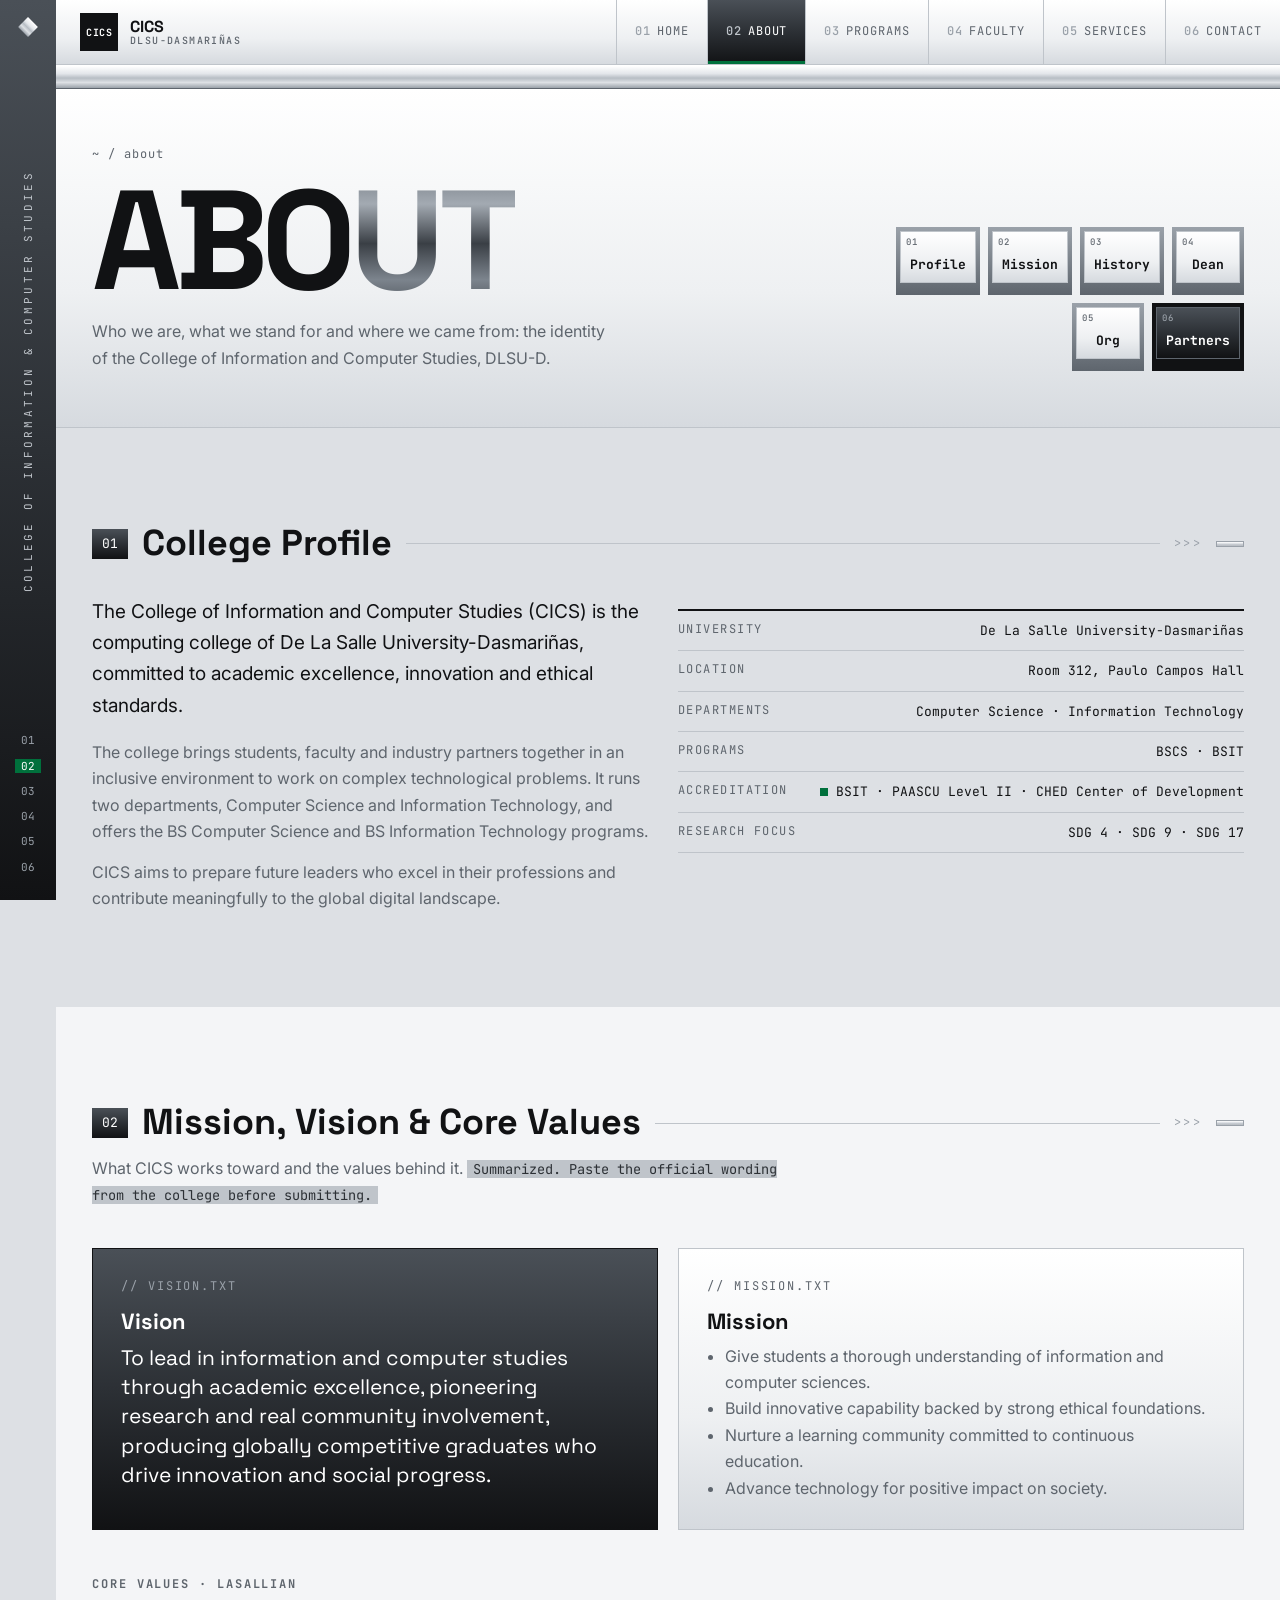
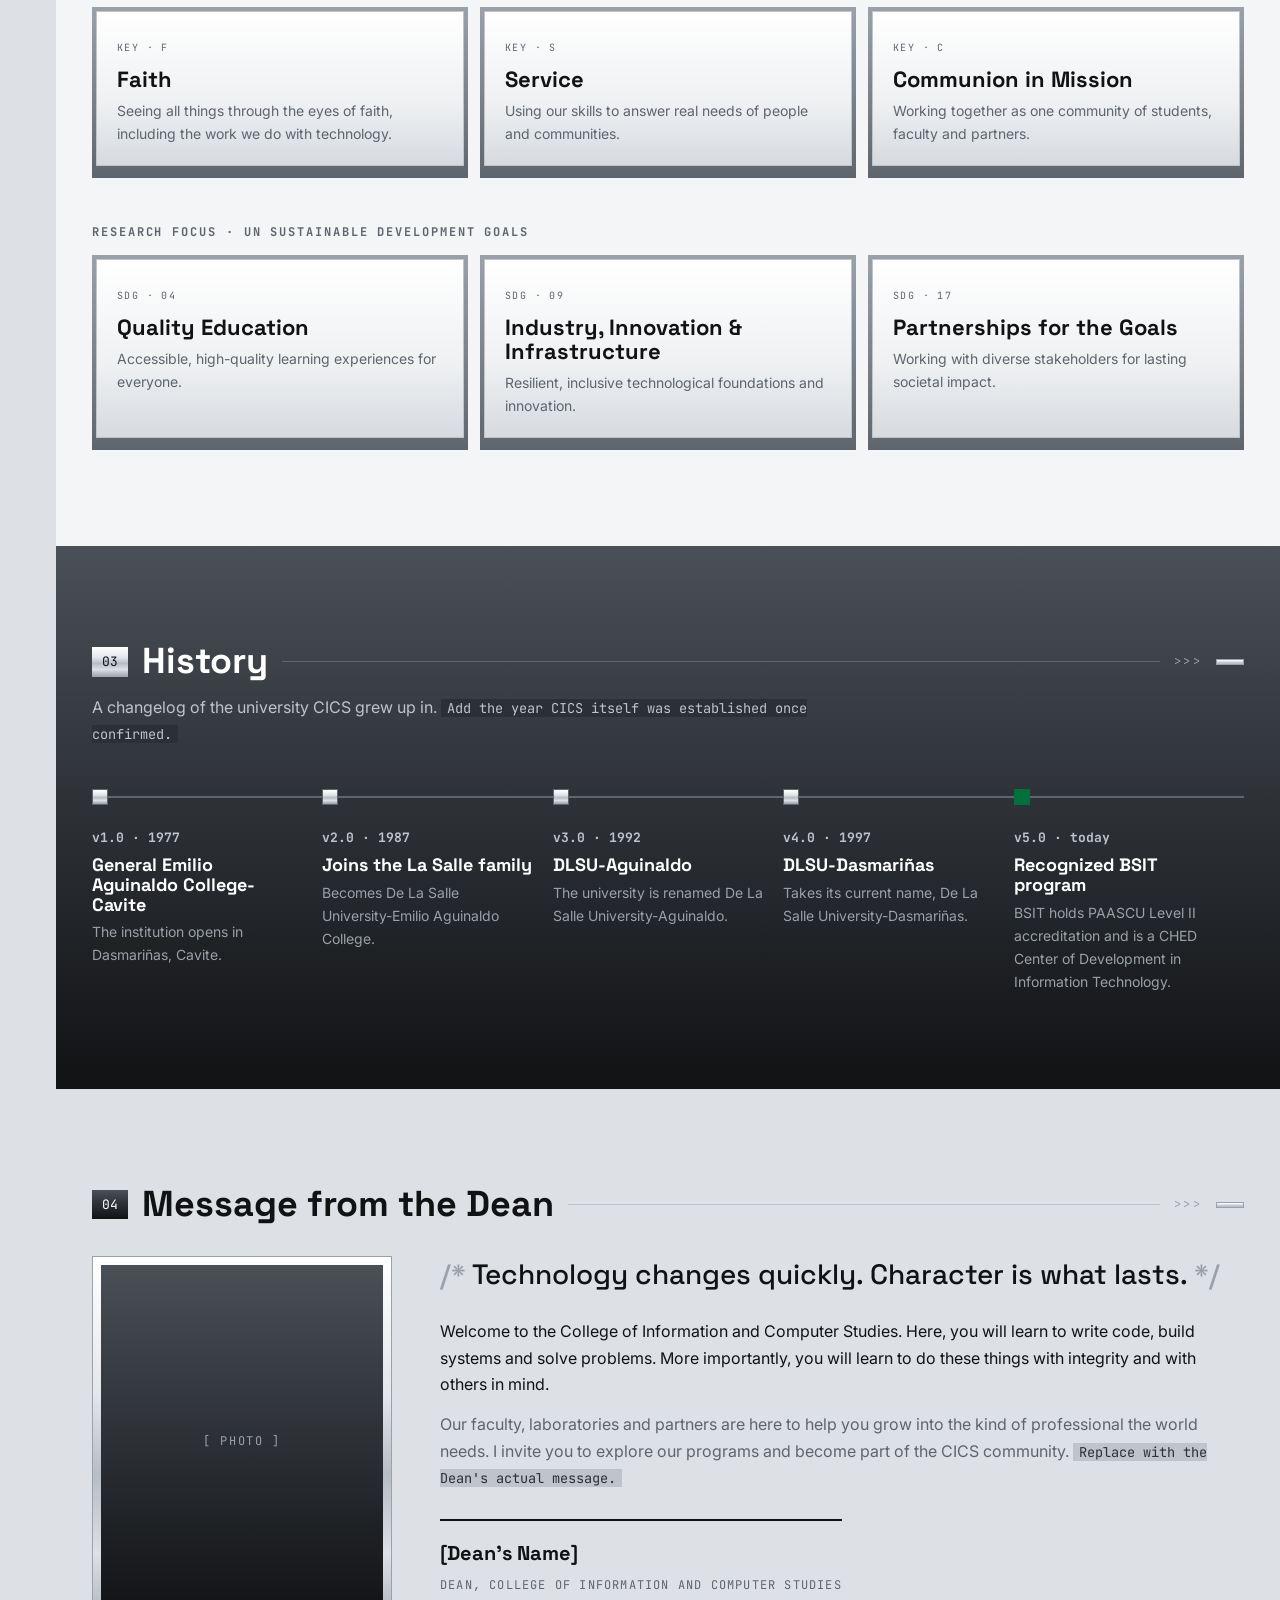
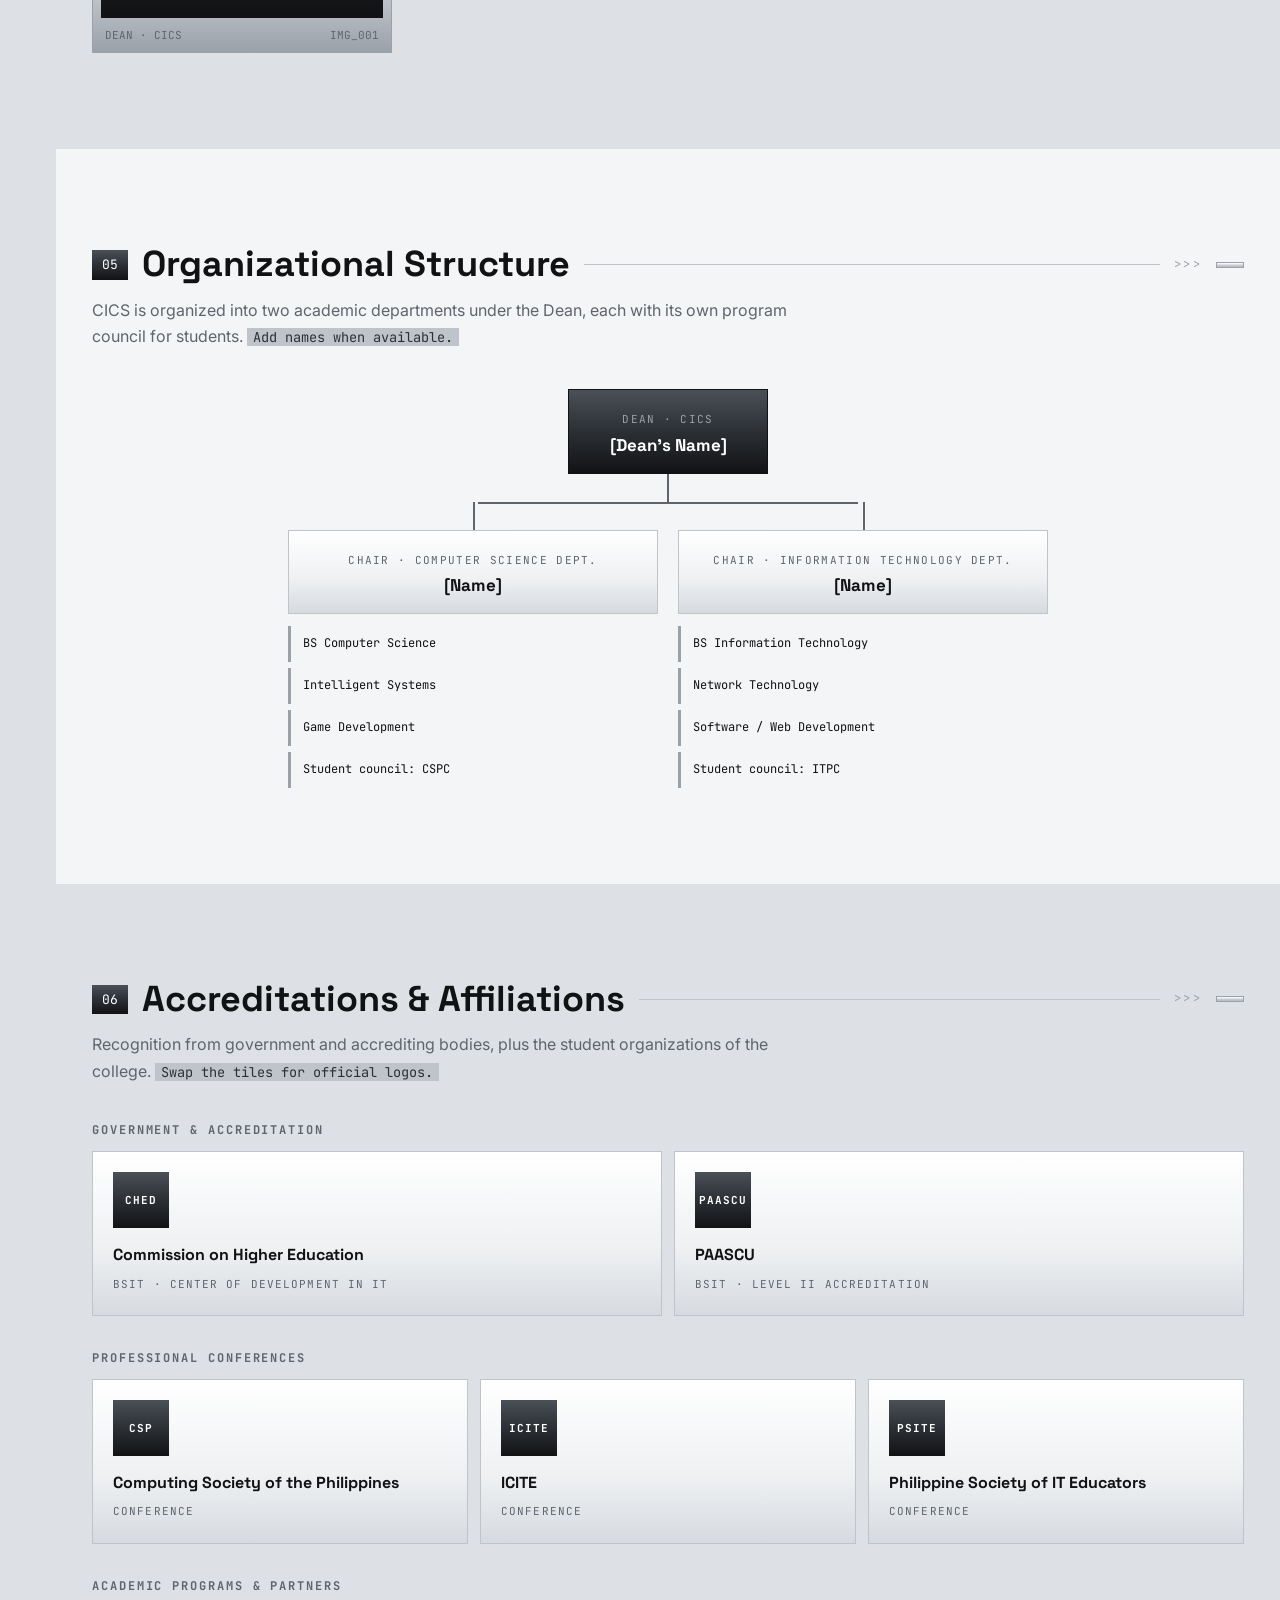
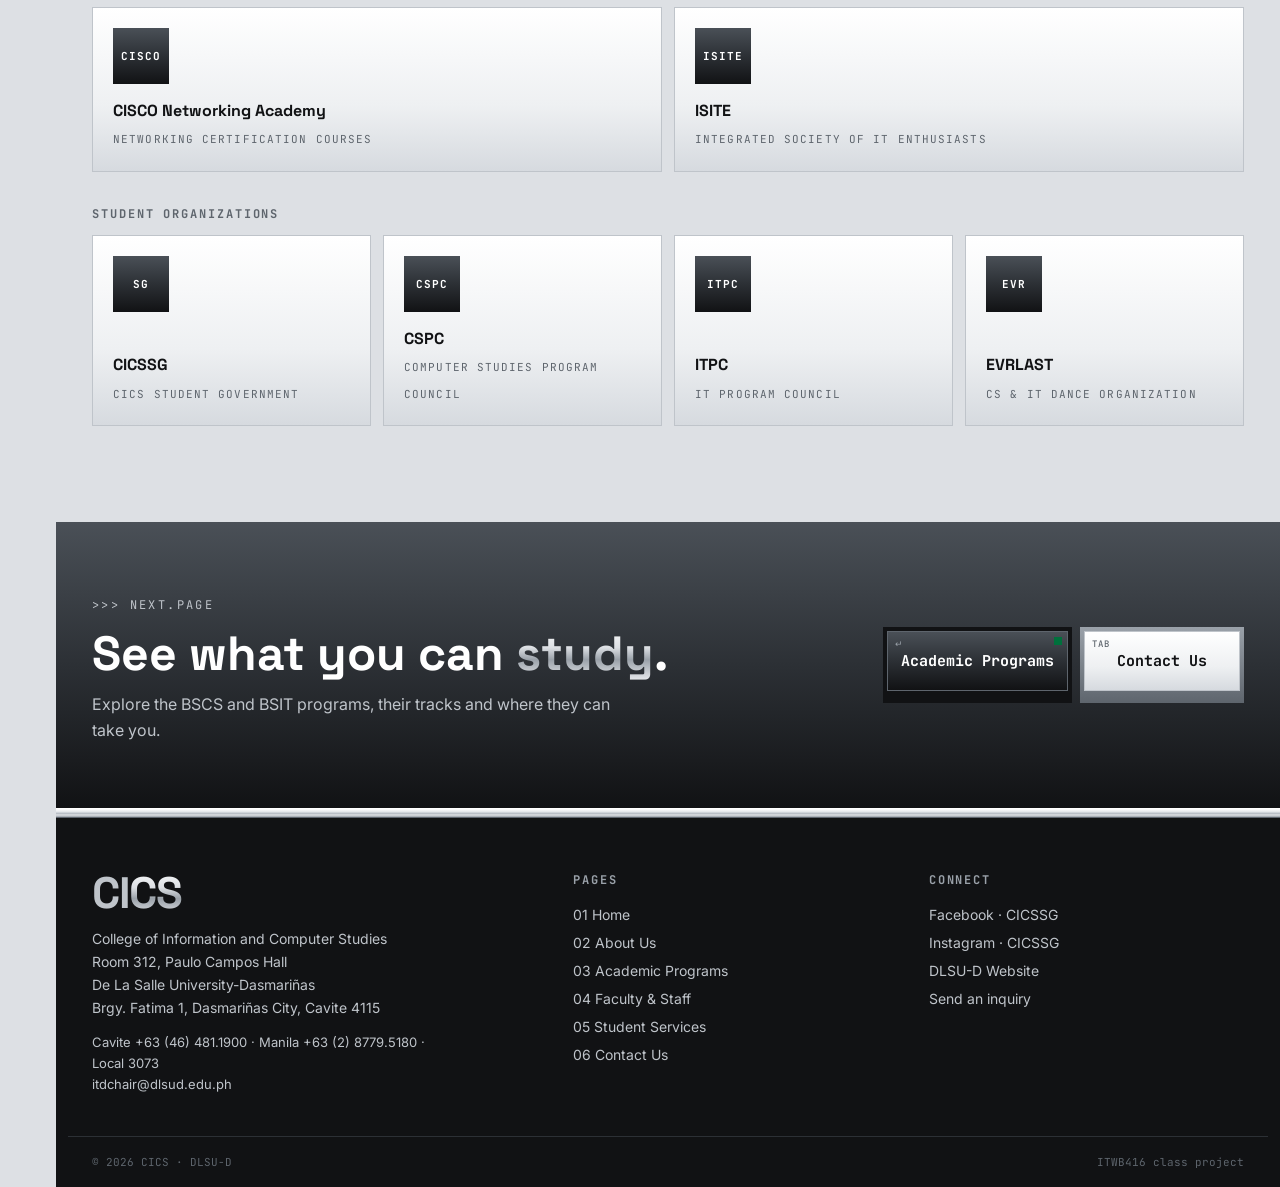
==== commit 6b1f40a2: "Add Faculty, Services and Contact pages; use official CICS content - Correct accreditation (BSIT: PA" ====
--- a/about.html
+++ b/about.html
@@ -79,10 +79,10 @@
             </div>
             <dl class="spec">
               <div><dt>University</dt><dd>De La Salle University-Dasmariñas</dd></div>
-              <div><dt>Location</dt><dd>Purificacion Borromeo Hall</dd></div>
+              <div><dt>Location</dt><dd>Room 312, Paulo Campos Hall</dd></div>
               <div><dt>Departments</dt><dd>Computer Science · Information Technology</dd></div>
               <div><dt>Programs</dt><dd>BSCS · BSIT</dd></div>
-              <div><dt>Accreditation</dt><dd class="on">Level III · valid until 2030</dd></div>
+              <div><dt>Accreditation</dt><dd class="on">BSIT · PAASCU Level II · CHED Center of Development</dd></div>
               <div><dt>Research focus</dt><dd>SDG 4 · SDG 9 · SDG 17</dd></div>
             </dl>
           </div>
@@ -138,7 +138,7 @@
             <li><span class="yr">v2.0 · 1987</span><h3>Joins the La Salle family</h3><p>Becomes De La Salle University-Emilio Aguinaldo College.</p></li>
             <li><span class="yr">v3.0 · 1992</span><h3>DLSU-Aguinaldo</h3><p>The university is renamed De La Salle University-Aguinaldo.</p></li>
             <li><span class="yr">v4.0 · 1997</span><h3>DLSU-Dasmariñas</h3><p>Takes its current name, De La Salle University-Dasmariñas.</p></li>
-            <li class="now"><span class="yr">v5.0 · 2026</span><h3>Level III accreditation</h3><p>CICS programs earn Level III status, valid until 2030.</p></li>
+            <li class="now"><span class="yr">v5.0 · today</span><h3>Recognized BSIT program</h3><p>BSIT holds PAASCU Level II accreditation and is a CHED Center of Development in Information Technology.</p></li>
           </ol>
         </div>
       </section>
@@ -191,9 +191,19 @@
           <p class="intro">Recognition from government and accrediting bodies, plus the student organizations of the college. <span class="placeholder">Swap the tiles for official logos.</span></p>
           <h3 class="tag" style="margin-bottom:14px">Government &amp; accreditation</h3>
           <div class="logos" style="margin-bottom:36px">
-            <div class="logo-tile"><span class="mark">CHED</span><div><b>Commission on Higher Education</b><span>Recognized programs</span></div></div>
-            <div class="logo-tile"><span class="mark">FAAP</span><div><b>Level III Accreditation</b><span>BSCS · BSIT · valid until 2030</span></div></div>
-            <div class="logo-tile"><span class="mark">PAASCU</span><div><b>PAASCU</b><span>Program accreditation</span></div></div>
+            <div class="logo-tile"><span class="mark">CHED</span><div><b>Commission on Higher Education</b><span>BSIT · Center of Development in IT</span></div></div>
+            <div class="logo-tile"><span class="mark">PAASCU</span><div><b>PAASCU</b><span>BSIT · Level II accreditation</span></div></div>
+          </div>
+          <h3 class="tag" style="margin-bottom:14px">Professional conferences</h3>
+          <div class="logos" style="margin-bottom:36px">
+            <div class="logo-tile"><span class="mark">CSP</span><div><b>Computing Society of the Philippines</b><span>Conference</span></div></div>
+            <div class="logo-tile"><span class="mark">ICITE</span><div><b>ICITE</b><span>Conference</span></div></div>
+            <div class="logo-tile"><span class="mark">PSITE</span><div><b>Philippine Society of IT Educators</b><span>Conference</span></div></div>
+          </div>
+          <h3 class="tag" style="margin-bottom:14px">Academic programs &amp; partners</h3>
+          <div class="logos" style="margin-bottom:36px">
+            <div class="logo-tile"><span class="mark">CISCO</span><div><b>CISCO Networking Academy</b><span>Networking certification courses</span></div></div>
+            <div class="logo-tile"><span class="mark">ISITE</span><div><b>ISITE</b><span>Integrated Society of IT Enthusiasts</span></div></div>
           </div>
           <h3 class="tag" style="margin-bottom:14px">Student organizations</h3>
           <div class="logos">
@@ -202,7 +212,6 @@
             <div class="logo-tile"><span class="mark">ITPC</span><div><b>ITPC</b><span>IT Program Council</span></div></div>
             <div class="logo-tile"><span class="mark">EVR</span><div><b>EVRLAST</b><span>CS &amp; IT dance organization</span></div></div>
           </div>
-          <p class="note" style="margin-top:16px"><span class="placeholder">Industry partners: add once confirmed with the college.</span></p>
         </div>
       </section>
     </main>
@@ -226,7 +235,8 @@
       <div class="container">
         <div>
           <p class="big">CI<span class="silver-light">CS</span></p>
-          <p style="font-size:14px;max-width:340px">College of Information and Computer Studies<br>Purificacion Borromeo Hall<br>De La Salle University-Dasmariñas<br>Dasmariñas, Cavite, Philippines</p>
+          <p style="font-size:14px;max-width:340px">College of Information and Computer Studies<br>Room 312, Paulo Campos Hall<br>De La Salle University-Dasmariñas<br>Brgy. Fatima 1, Dasmariñas City, Cavite 4115</p>
+          <p style="font-size:13px;max-width:340px;margin-top:12px">Cavite +63 (46) 481.1900 · Manila +63 (2) 8779.5180 · Local 3073<br><a href="mailto:itdchair@dlsud.edu.ph">itdchair@dlsud.edu.ph</a></p>
         </div>
         <div>
           <h4>Pages</h4>
--- a/css/style.css
+++ b/css/style.css
@@ -1,5 +1,5 @@
 /* =========================================================
-   CICS · DLSU-D  —  Shared stylesheet (pages 01–03)
+   CICS · DLSU-D  —  Shared stylesheet (pages 01–06)
    Design direction v0.7 (see design/moodboard.html)
    Silver/black "hardware" look. Gradients only for metal.
    ========================================================= */
@@ -359,3 +359,65 @@
   .sh .chev{display:none}
 }
 @media (prefers-reduced-motion:reduce){*{transition:none!important;animation:none!important}}
+
+/* =========================================================
+   Pages 04–06: Faculty, Services, Contact
+   ========================================================= */
+
+/* Faculty directory cards */
+.facs{display:grid;grid-template-columns:repeat(auto-fill,minmax(min(100%,250px),1fr));gap:12px}
+.fac{display:grid;grid-template-columns:56px 1fr;gap:14px;align-items:center;background:var(--metal-soft);border:1px solid var(--chrome-3);padding:14px}
+.fac .av{width:56px;height:56px;background:var(--metal-dark);color:var(--chrome-3);display:grid;place-items:center;font-family:var(--f-mono);font-weight:700;font-size:15px;border:2px solid var(--steel)}
+.fac .id{font-family:var(--f-mono);font-size:10px;letter-spacing:.12em;color:var(--steel)}
+.fac h3{font-size:16px;margin:2px 0 4px}
+.fac .pos{font-size:12px;color:var(--gunmetal)}
+.fac .deg{display:inline-block;margin-top:6px;font-family:var(--f-mono);font-size:10px;letter-spacing:.06em;background:var(--dlsud);color:var(--white);padding:1px 6px}
+
+/* Steps */
+.steps{list-style:none;padding:0;display:grid;grid-template-columns:repeat(auto-fit,minmax(min(100%,190px),1fr));gap:12px}
+.steps li{background:var(--metal-soft);border:1px solid var(--chrome-3);border-top:3px solid var(--black);padding:20px}
+.steps .n{font-family:var(--f-mono);font-size:28px;font-weight:700;color:var(--steel)}
+.steps h3{font-size:18px;margin:6px 0}
+.steps p{font-size:14px;color:var(--gunmetal)}
+
+/* Links inside cards */
+.track a,.panel a,.spec a{color:inherit;text-decoration:underline;text-decoration-color:var(--steel);text-underline-offset:3px}
+.track a:hover,.panel a:hover,.spec a:hover{text-decoration-color:var(--dlsud)}
+.panel ol{margin-top:8px}
+
+/* Map */
+.map-grid{grid-template-columns:1fr 1.6fr;align-items:start}
+.map{background:var(--metal);padding:8px;border:1px solid var(--steel)}
+.map iframe{display:block;width:100%;aspect-ratio:16/10;border:0;background:var(--chrome-2)}
+
+/* Inquiry form */
+.form{display:grid;grid-template-columns:1fr 1fr;gap:18px;max-width:860px}
+.form .full{grid-column:1/-1}
+.field label{display:block;font-family:var(--f-mono);font-size:12px;letter-spacing:.14em;text-transform:uppercase;color:var(--gunmetal);margin-bottom:8px}
+.field input,.field textarea{width:100%;font:inherit;color:var(--black);background:var(--white);border:1px solid var(--steel);border-bottom:2px solid var(--black);padding:12px 14px;border-radius:0}
+.field textarea{resize:vertical}
+.field input:focus,.field textarea:focus{outline:none;border-color:var(--dlsud)}
+.field [aria-invalid="true"]{border-color:#B3261E}
+.form-foot{display:flex;justify-content:space-between;align-items:center;gap:16px;flex-wrap:wrap}
+.form button.key{border:0;cursor:pointer}
+.status{font-family:var(--f-mono);font-size:13px}
+.status.ok{color:var(--dlsud)}
+.status.err{color:#B3261E}
+
+/* Social tiles */
+a.logo-tile{text-decoration:none;transition:border-color .2s,transform .2s}
+a.logo-tile:hover{border-color:var(--black);transform:translateY(-3px)}
+.section.dark .logo-tile{background:var(--metal-dark);border-color:var(--gunmetal);color:var(--white)}
+.section.dark .logo-tile span:not(.mark){color:var(--steel)}
+.section.dark .logo-tile .mark{background:var(--metal);color:var(--black)}
+.section.dark a.logo-tile:hover{border-color:var(--chrome-3)}
+.logo-tile.off{opacity:.5}
+.panel.dark .spec dt{color:var(--chrome-3)}
+.panel.dark .spec div{border-color:var(--gunmetal)}
+
+@media (max-width:960px){
+  .map-grid{grid-template-columns:1fr}
+}
+@media (max-width:720px){
+  .form{grid-template-columns:1fr}
+}
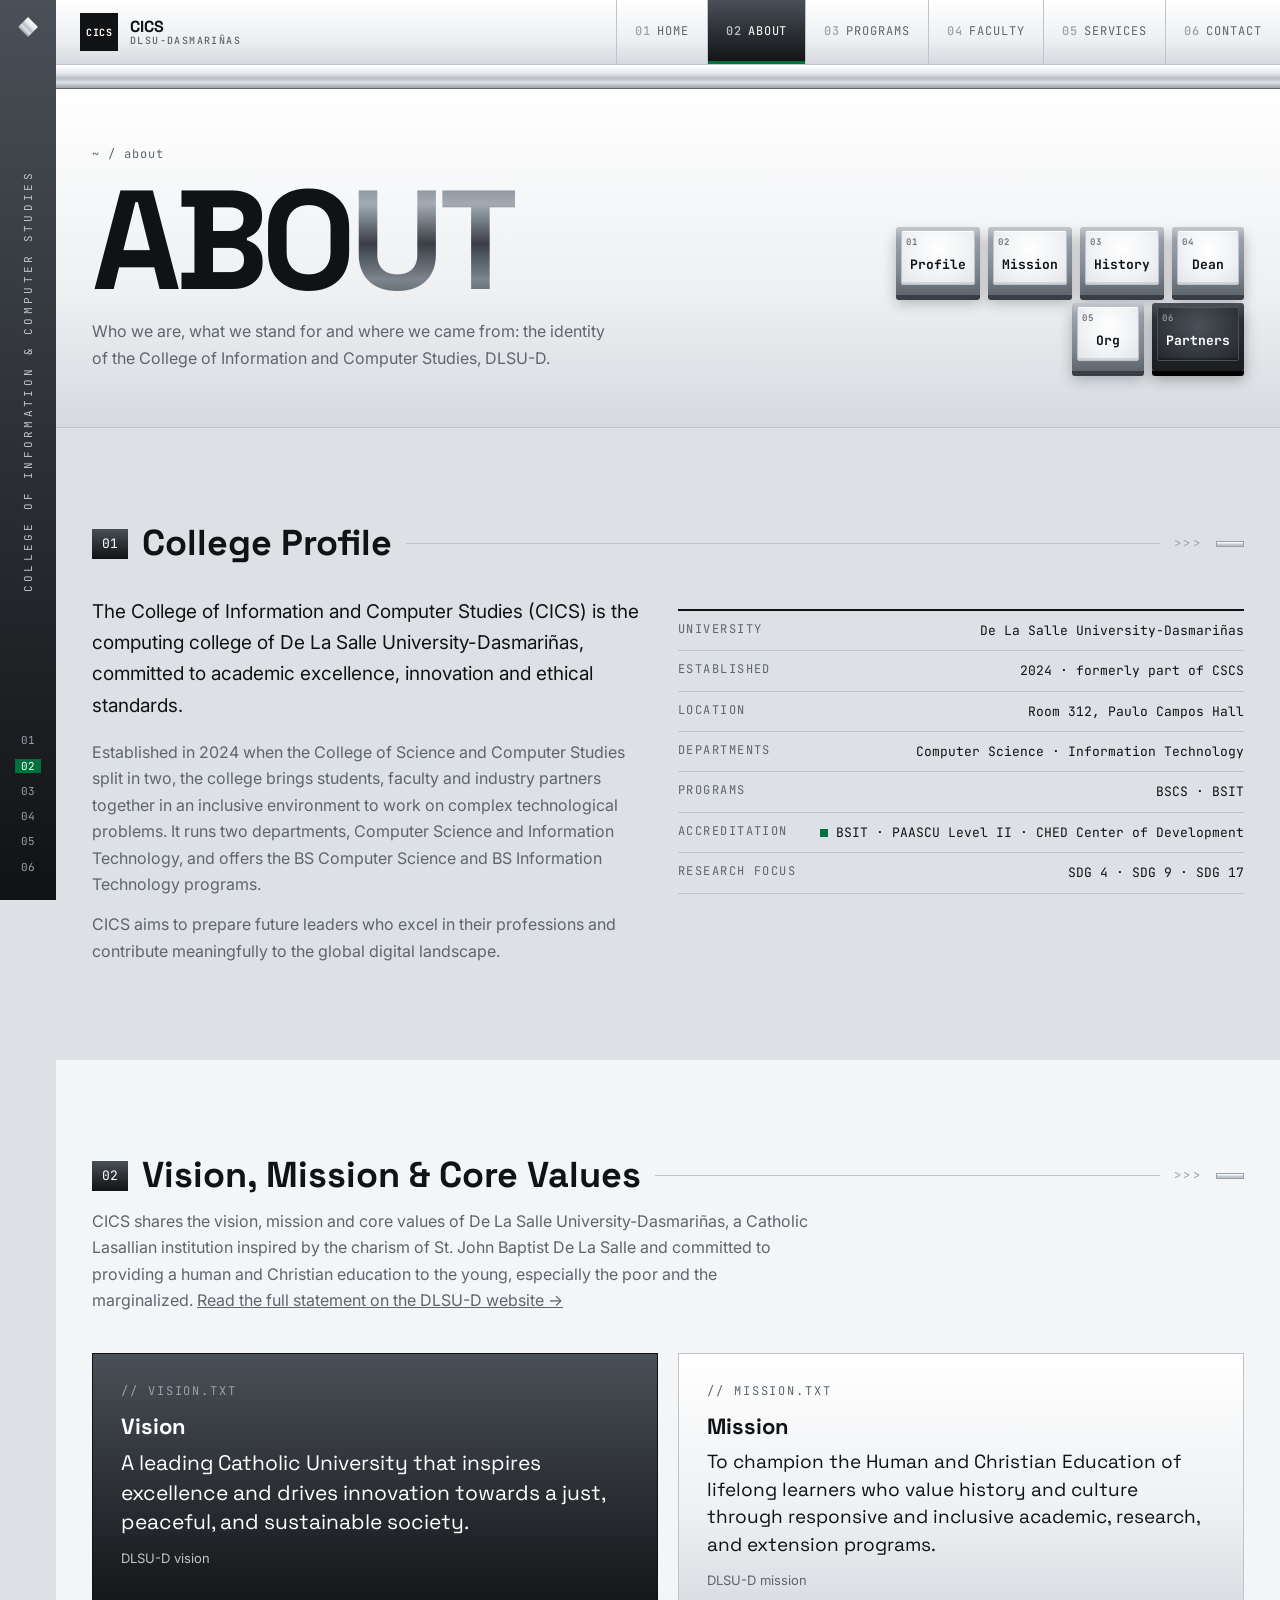
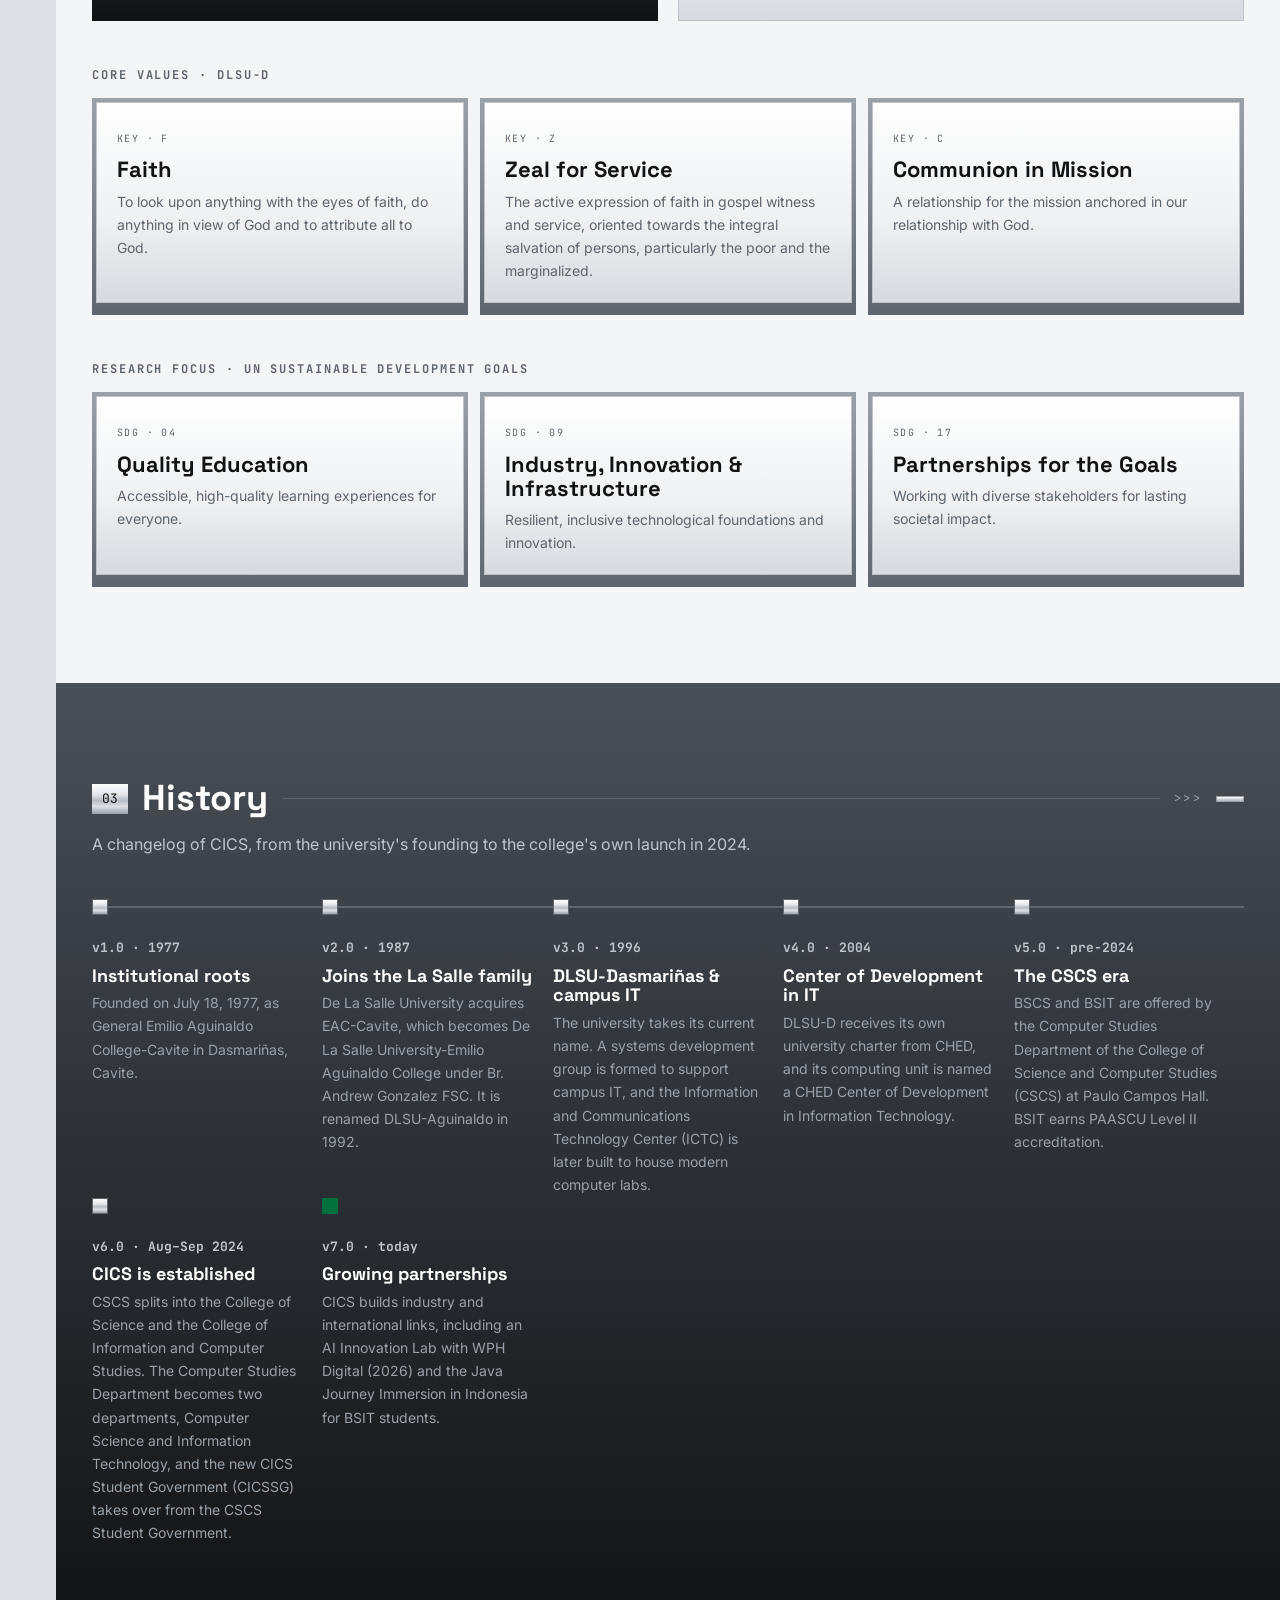
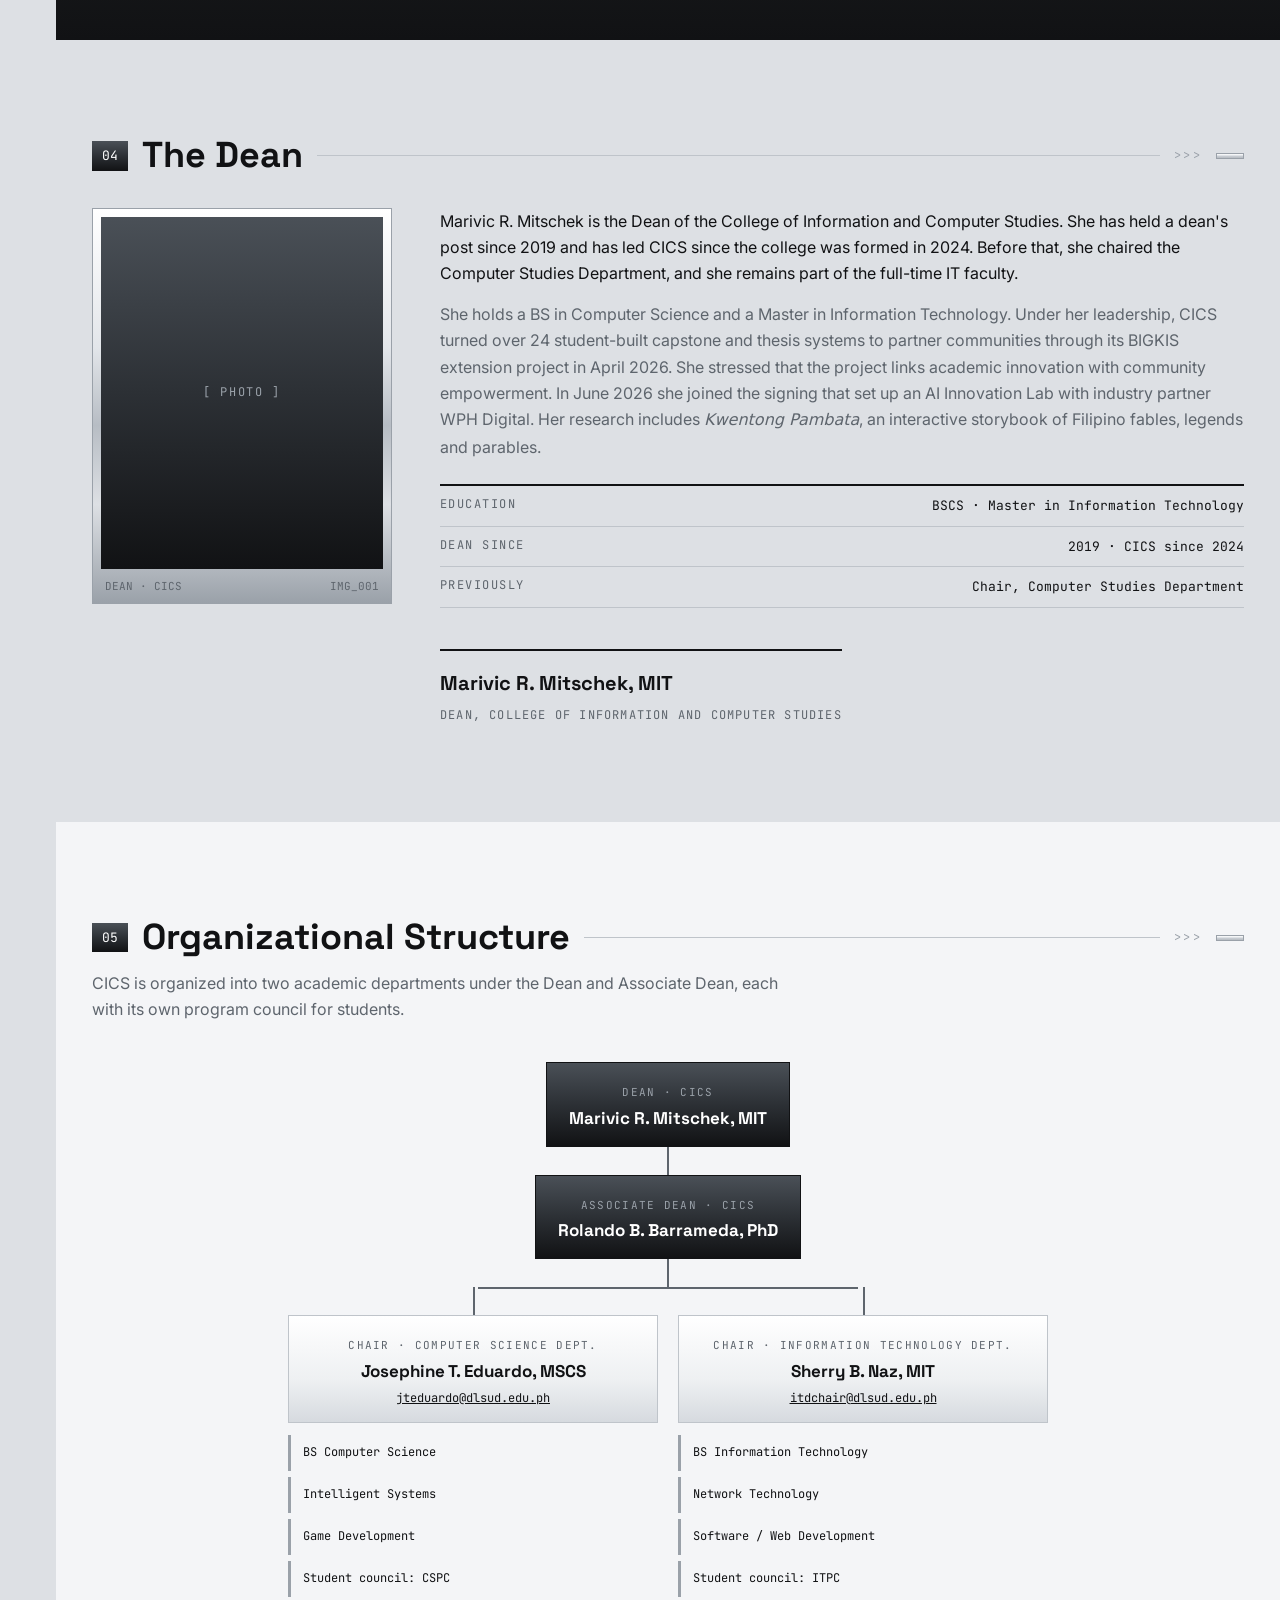
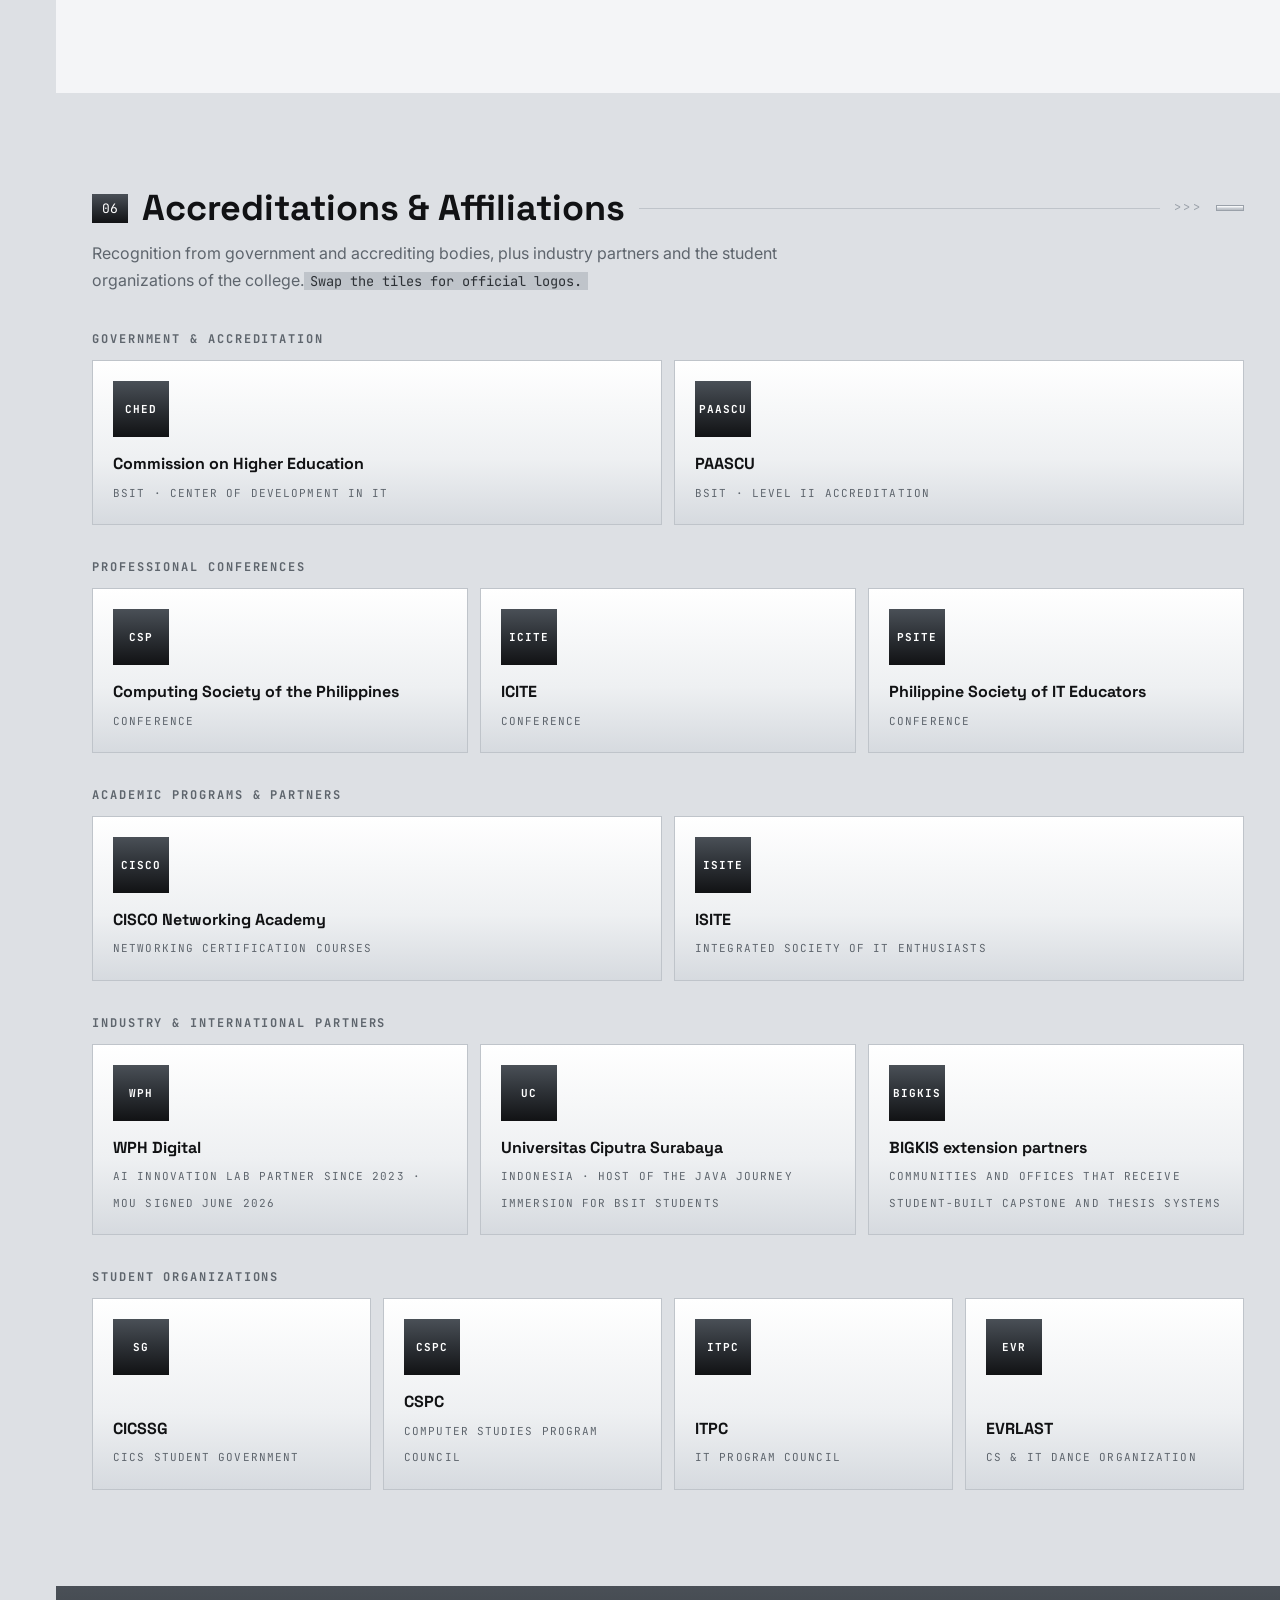
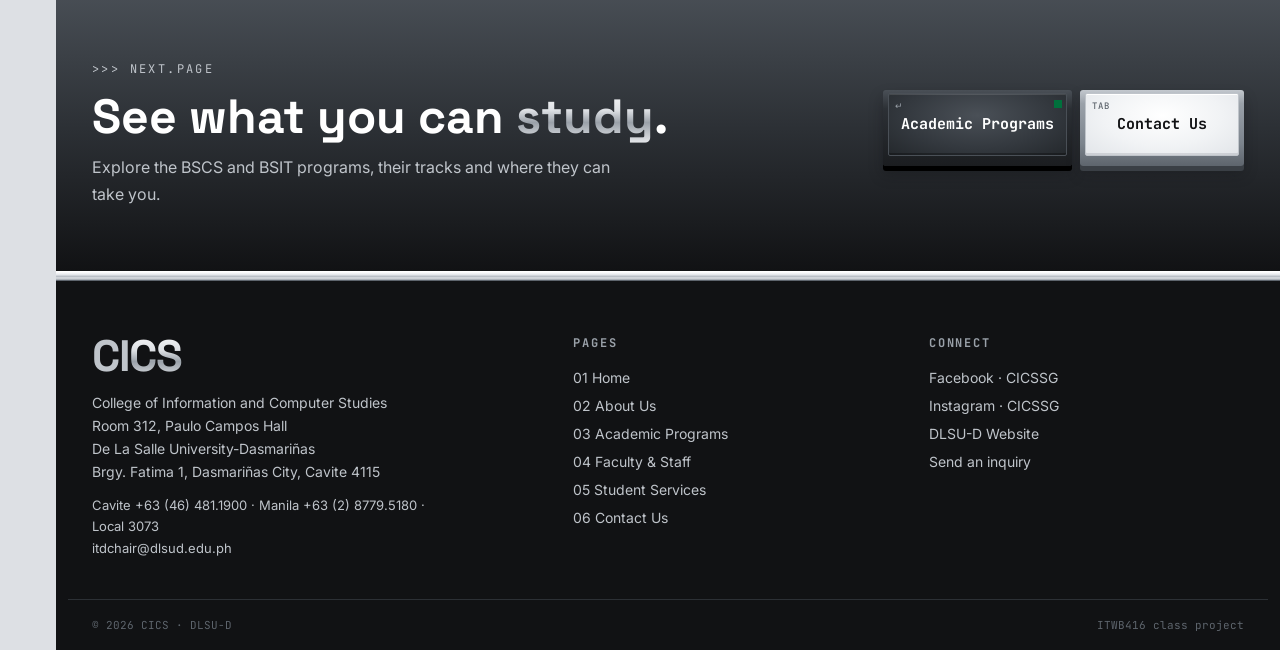
==== commit aebd9d26: "Fill pages with official DLSU-D content and add secret theme switch Content (researched across dlsud" ====
--- a/about.html
+++ b/about.html
@@ -9,6 +9,7 @@
   <link rel="preconnect" href="https://fonts.gstatic.com" crossorigin>
   <link href="https://fonts.googleapis.com/css2?family=Space+Grotesk:wght@500;700&family=Inter:wght@400;600&family=JetBrains+Mono:wght@500;700&display=swap" rel="stylesheet">
   <link rel="stylesheet" href="css/style.css">
+  <script src="js/theme.js"></script>
 </head>
 <body>
 <div class="shell">
@@ -74,11 +75,12 @@
           <div class="grid g2" style="margin-top:32px;align-items:start">
             <div>
               <p style="font-size:19px;margin-bottom:18px">The College of Information and Computer Studies (CICS) is the computing college of De La Salle University-Dasmariñas, committed to academic excellence, innovation and ethical standards.</p>
-              <p class="muted" style="margin-bottom:14px">The college brings students, faculty and industry partners together in an inclusive environment to work on complex technological problems. It runs two departments, Computer Science and Information Technology, and offers the BS Computer Science and BS Information Technology programs.</p>
+              <p class="muted" style="margin-bottom:14px">Established in 2024 when the College of Science and Computer Studies split in two, the college brings students, faculty and industry partners together in an inclusive environment to work on complex technological problems. It runs two departments, Computer Science and Information Technology, and offers the BS Computer Science and BS Information Technology programs.</p>
               <p class="muted">CICS aims to prepare future leaders who excel in their professions and contribute meaningfully to the global digital landscape.</p>
             </div>
             <dl class="spec">
               <div><dt>University</dt><dd>De La Salle University-Dasmariñas</dd></div>
+              <div><dt>Established</dt><dd>2024 · formerly part of CSCS</dd></div>
               <div><dt>Location</dt><dd>Room 312, Paulo Campos Hall</dd></div>
               <div><dt>Departments</dt><dd>Computer Science · Information Technology</dd></div>
               <div><dt>Programs</dt><dd>BSCS · BSIT</dd></div>
@@ -92,31 +94,28 @@
       <!-- Mission, Vision, Core Values -->
       <section class="section alt" id="mission" aria-labelledby="mvv-title">
         <div class="container">
-          <div class="sh"><span class="num">02</span><h2 id="mvv-title">Mission, Vision &amp; Core Values</h2><span class="line"></span><span class="chev">&gt;&gt;&gt;</span><span class="tick"></span></div>
-          <p class="intro">What CICS works toward and the values behind it. <span class="placeholder">Summarized. Paste the official wording from the college before submitting.</span></p>
+          <div class="sh"><span class="num">02</span><h2 id="mvv-title">Vision, Mission &amp; Core Values</h2><span class="line"></span><span class="chev">&gt;&gt;&gt;</span><span class="tick"></span></div>
+          <p class="intro">CICS shares the vision, mission and core values of De La Salle University-Dasmariñas, a Catholic Lasallian institution inspired by the charism of St. John Baptist De La Salle and committed to providing a human and Christian education to the young, especially the poor and the marginalized. <a href="https://www2.dlsud.edu.ph/aboutDLSUD/visionMission.htm" target="_blank" rel="noopener">Read the full statement on the DLSU-D website →</a></p>
           <div class="grid g2">
             <article class="panel dark">
               <p class="tag" style="color:var(--steel);margin-bottom:12px">// vision.txt</p>
               <h3>Vision</h3>
-              <p style="font-family:var(--f-head);font-size:21px;line-height:1.4;margin-top:8px">To lead in information and computer studies through academic excellence, pioneering research and real community involvement, producing globally competitive graduates who drive innovation and social progress.</p>
+              <p style="font-family:var(--f-head);font-size:21px;line-height:1.4;margin-top:8px">A leading Catholic University that inspires excellence and drives innovation towards a just, peaceful, and sustainable society.</p>
+              <p class="muted" style="margin-top:12px;font-size:13px">DLSU-D vision</p>
             </article>
             <article class="panel">
               <p class="tag" style="margin-bottom:12px">// mission.txt</p>
               <h3>Mission</h3>
-              <ul class="muted" style="padding-left:18px;margin-top:8px">
-                <li>Give students a thorough understanding of information and computer sciences.</li>
-                <li>Build innovative capability backed by strong ethical foundations.</li>
-                <li>Nurture a learning community committed to continuous education.</li>
-                <li>Advance technology for positive impact on society.</li>
-              </ul>
+              <p style="font-family:var(--f-head);font-size:19px;line-height:1.45;margin-top:8px">To champion the Human and Christian Education of lifelong learners who value history and culture through responsive and inclusive academic, research, and extension programs.</p>
+              <p class="muted" style="margin-top:12px;font-size:13px">DLSU-D mission</p>
             </article>
           </div>
 
-          <h3 class="tag" style="margin:48px 0 16px">Core values · Lasallian</h3>
+          <h3 class="tag" style="margin:48px 0 16px">Core values · DLSU-D</h3>
           <div class="values">
-            <div class="value"><div class="face"><span class="sub">KEY · F</span><h3>Faith</h3><p>Seeing all things through the eyes of faith, including the work we do with technology.</p></div></div>
-            <div class="value"><div class="face"><span class="sub">KEY · S</span><h3>Service</h3><p>Using our skills to answer real needs of people and communities.</p></div></div>
-            <div class="value"><div class="face"><span class="sub">KEY · C</span><h3>Communion in Mission</h3><p>Working together as one community of students, faculty and partners.</p></div></div>
+            <div class="value"><div class="face"><span class="sub">KEY · F</span><h3>Faith</h3><p>To look upon anything with the eyes of faith, do anything in view of God and to attribute all to God.</p></div></div>
+            <div class="value"><div class="face"><span class="sub">KEY · Z</span><h3>Zeal for Service</h3><p>The active expression of faith in gospel witness and service, oriented towards the integral salvation of persons, particularly the poor and the marginalized.</p></div></div>
+            <div class="value"><div class="face"><span class="sub">KEY · C</span><h3>Communion in Mission</h3><p>A relationship for the mission anchored in our relationship with God.</p></div></div>
           </div>
 
           <h3 class="tag" style="margin:48px 0 16px">Research focus · UN Sustainable Development Goals</h3>
@@ -132,13 +131,15 @@
       <section class="section dark" id="history" aria-labelledby="history-title">
         <div class="container">
           <div class="sh"><span class="num">03</span><h2 id="history-title">History</h2><span class="line"></span><span class="chev">&gt;&gt;&gt;</span><span class="tick"></span></div>
-          <p class="intro">A changelog of the university CICS grew up in. <span class="placeholder" style="background:var(--graphite);color:var(--chrome-3)">Add the year CICS itself was established once confirmed.</span></p>
+          <p class="intro">A changelog of CICS, from the university's founding to the college's own launch in 2024.</p>
           <ol class="timeline">
-            <li><span class="yr">v1.0 · 1977</span><h3>General Emilio Aguinaldo College-Cavite</h3><p>The institution opens in Dasmariñas, Cavite.</p></li>
-            <li><span class="yr">v2.0 · 1987</span><h3>Joins the La Salle family</h3><p>Becomes De La Salle University-Emilio Aguinaldo College.</p></li>
-            <li><span class="yr">v3.0 · 1992</span><h3>DLSU-Aguinaldo</h3><p>The university is renamed De La Salle University-Aguinaldo.</p></li>
-            <li><span class="yr">v4.0 · 1997</span><h3>DLSU-Dasmariñas</h3><p>Takes its current name, De La Salle University-Dasmariñas.</p></li>
-            <li class="now"><span class="yr">v5.0 · today</span><h3>Recognized BSIT program</h3><p>BSIT holds PAASCU Level II accreditation and is a CHED Center of Development in Information Technology.</p></li>
+            <li><span class="yr">v1.0 · 1977</span><h3>Institutional roots</h3><p>Founded on July 18, 1977, as General Emilio Aguinaldo College-Cavite in Dasmariñas, Cavite.</p></li>
+            <li><span class="yr">v2.0 · 1987</span><h3>Joins the La Salle family</h3><p>De La Salle University acquires EAC-Cavite, which becomes De La Salle University-Emilio Aguinaldo College under Br. Andrew Gonzalez FSC. It is renamed DLSU-Aguinaldo in 1992.</p></li>
+            <li><span class="yr">v3.0 · 1996</span><h3>DLSU-Dasmariñas &amp; campus IT</h3><p>The university takes its current name. A systems development group is formed to support campus IT, and the Information and Communications Technology Center (ICTC) is later built to house modern computer labs.</p></li>
+            <li><span class="yr">v4.0 · 2004</span><h3>Center of Development in IT</h3><p>DLSU-D receives its own university charter from CHED, and its computing unit is named a CHED Center of Development in Information Technology.</p></li>
+            <li><span class="yr">v5.0 · pre-2024</span><h3>The CSCS era</h3><p>BSCS and BSIT are offered by the Computer Studies Department of the College of Science and Computer Studies (CSCS) at Paulo Campos Hall. BSIT earns PAASCU Level II accreditation.</p></li>
+            <li><span class="yr">v6.0 · Aug–Sep 2024</span><h3>CICS is established</h3><p>CSCS splits into the College of Science and the College of Information and Computer Studies. The Computer Studies Department becomes two departments, Computer Science and Information Technology, and the new CICS Student Government (CICSSG) takes over from the CSCS Student Government.</p></li>
+            <li class="now"><span class="yr">v7.0 · today</span><h3>Growing partnerships</h3><p>CICS builds industry and international links, including an AI Innovation Lab with WPH Digital (2026) and the Java Journey Immersion in Indonesia for BSIT students.</p></li>
           </ol>
         </div>
       </section>
@@ -146,17 +147,21 @@
       <!-- Dean's message -->
       <section class="section" id="dean" aria-labelledby="dean-title">
         <div class="container">
-          <div class="sh"><span class="num">04</span><h2 id="dean-title">Message from the Dean</h2><span class="line"></span><span class="chev">&gt;&gt;&gt;</span><span class="tick"></span></div>
+          <div class="sh"><span class="num">04</span><h2 id="dean-title">The Dean</h2><span class="line"></span><span class="chev">&gt;&gt;&gt;</span><span class="tick"></span></div>
           <div class="dean" style="margin-top:32px">
             <figure class="portrait" style="margin:0">
-              <div class="ph" role="img" aria-label="Photo of the Dean (placeholder)">[ PHOTO ]</div>
+              <div class="ph">[ PHOTO ]<img src="images/dean.jpg" alt="Marivic R. Mitschek, MIT, Dean of CICS" onerror="this.remove()"></div>
               <figcaption><span>DEAN · CICS</span><span>IMG_001</span></figcaption>
             </figure>
             <div>
-              <p class="quote">Technology changes quickly. Character is what lasts.</p>
-              <p>Welcome to the College of Information and Computer Studies. Here, you will learn to write code, build systems and solve problems. More importantly, you will learn to do these things with integrity and with others in mind.</p>
-              <p class="muted">Our faculty, laboratories and partners are here to help you grow into the kind of professional the world needs. I invite you to explore our programs and become part of the CICS community. <span class="placeholder">Replace with the Dean's actual message.</span></p>
-              <div class="sign"><b>[Dean's Name]</b><span>Dean, College of Information and Computer Studies</span></div>
+              <p>Marivic R. Mitschek is the Dean of the College of Information and Computer Studies. She has held a dean's post since 2019 and has led CICS since the college was formed in 2024. Before that, she chaired the Computer Studies Department, and she remains part of the full-time IT faculty.</p>
+              <p class="muted">She holds a BS in Computer Science and a Master in Information Technology. Under her leadership, CICS turned over 24 student-built capstone and thesis systems to partner communities through its BIGKIS extension project in April 2026. She stressed that the project links academic innovation with community empowerment. In June 2026 she joined the signing that set up an AI Innovation Lab with industry partner WPH Digital. Her research includes <i>Kwentong Pambata</i>, an interactive storybook of Filipino fables, legends and parables.</p>
+              <dl class="spec" style="margin-top:24px">
+                <div><dt>Education</dt><dd>BSCS · Master in Information Technology</dd></div>
+                <div><dt>Dean since</dt><dd>2019 · CICS since 2024</dd></div>
+                <div><dt>Previously</dt><dd>Chair, Computer Studies Department</dd></div>
+              </dl>
+              <div class="sign"><b>Marivic R. Mitschek, MIT</b><span>Dean, College of Information and Computer Studies</span></div>
             </div>
           </div>
         </div>
@@ -166,17 +171,19 @@
       <section class="section alt" id="structure" aria-labelledby="org-title">
         <div class="container">
           <div class="sh"><span class="num">05</span><h2 id="org-title">Organizational Structure</h2><span class="line"></span><span class="chev">&gt;&gt;&gt;</span><span class="tick"></span></div>
-          <p class="intro">CICS is organized into two academic departments under the Dean, each with its own program council for students. <span class="placeholder">Add names when available.</span></p>
+          <p class="intro">CICS is organized into two academic departments under the Dean and Associate Dean, each with its own program council for students.</p>
           <div class="org">
-            <div class="node top"><span class="role">Dean · CICS</span><b>[Dean's Name]</b></div>
+            <div class="node top"><span class="role">Dean · CICS</span><b>Marivic R. Mitschek, MIT</b></div>
+            <div class="vline"></div>
+            <div class="node top"><span class="role">Associate Dean · CICS</span><b>Rolando B. Barrameda, PhD</b></div>
             <div class="vline"></div>
             <div class="branch two">
               <div>
-                <div class="node"><span class="role">Chair · Computer Science Dept.</span><b>[Name]</b></div>
+                <div class="node"><span class="role">Chair · Computer Science Dept.</span><b>Josephine T. Eduardo, MSCS</b><a class="mail" href="mailto:jteduardo@dlsud.edu.ph">jteduardo@dlsud.edu.ph</a></div>
                 <ul class="groups"><li>BS Computer Science</li><li>Intelligent Systems</li><li>Game Development</li><li>Student council: CSPC</li></ul>
               </div>
               <div>
-                <div class="node"><span class="role">Chair · Information Technology Dept.</span><b>[Name]</b></div>
+                <div class="node"><span class="role">Chair · Information Technology Dept.</span><b>Sherry B. Naz, MIT</b><a class="mail" href="mailto:itdchair@dlsud.edu.ph">itdchair@dlsud.edu.ph</a></div>
                 <ul class="groups"><li>BS Information Technology</li><li>Network Technology</li><li>Software / Web Development</li><li>Student council: ITPC</li></ul>
               </div>
             </div>
@@ -188,7 +195,7 @@
       <section class="section" id="affiliations" aria-labelledby="aff-title">
         <div class="container">
           <div class="sh"><span class="num">06</span><h2 id="aff-title">Accreditations &amp; Affiliations</h2><span class="line"></span><span class="chev">&gt;&gt;&gt;</span><span class="tick"></span></div>
-          <p class="intro">Recognition from government and accrediting bodies, plus the student organizations of the college. <span class="placeholder">Swap the tiles for official logos.</span></p>
+          <p class="intro">Recognition from government and accrediting bodies, plus industry partners and the student organizations of the college.<span class="placeholder">Swap the tiles for official logos.</span></p>
           <h3 class="tag" style="margin-bottom:14px">Government &amp; accreditation</h3>
           <div class="logos" style="margin-bottom:36px">
             <div class="logo-tile"><span class="mark">CHED</span><div><b>Commission on Higher Education</b><span>BSIT · Center of Development in IT</span></div></div>
@@ -204,6 +211,12 @@
           <div class="logos" style="margin-bottom:36px">
             <div class="logo-tile"><span class="mark">CISCO</span><div><b>CISCO Networking Academy</b><span>Networking certification courses</span></div></div>
             <div class="logo-tile"><span class="mark">ISITE</span><div><b>ISITE</b><span>Integrated Society of IT Enthusiasts</span></div></div>
+          </div>
+          <h3 class="tag" style="margin-bottom:14px">Industry &amp; international partners</h3>
+          <div class="logos" style="margin-bottom:36px">
+            <div class="logo-tile"><span class="mark">WPH</span><div><b>WPH Digital</b><span>AI Innovation Lab partner since 2023 · MOU signed June 2026</span></div></div>
+            <div class="logo-tile"><span class="mark">UC</span><div><b>Universitas Ciputra Surabaya</b><span>Indonesia · host of the Java Journey Immersion for BSIT students</span></div></div>
+            <div class="logo-tile"><span class="mark">BIGKIS</span><div><b>BIGKIS extension partners</b><span>Communities and offices that receive student-built capstone and thesis systems</span></div></div>
           </div>
           <h3 class="tag" style="margin-bottom:14px">Student organizations</h3>
           <div class="logos">
--- a/css/style.css
+++ b/css/style.css
@@ -86,16 +86,28 @@
 .chrome.thin{height:10px}
 
 /* ---------- Keycaps (buttons) ---------- */
+/* The whole cap (walls, face and legend) moves as one piece. The shadow
+   underneath is the gap to the board: it shrinks as the key goes down. */
 .key{display:inline-grid;place-items:center;position:relative;min-width:76px;height:76px;padding:0 18px 8px;
-  background:linear-gradient(180deg,#9AA1A9,#5E656D);font-family:var(--f-mono);font-weight:700;font-size:15px;
-  color:var(--black);text-decoration:none;user-select:none;transition:transform .1s}
-.key::before{content:"";position:absolute;inset:4px 4px 12px 4px;background:var(--metal-soft);border:1px solid var(--chrome-3);transition:inset .1s}
+  background:linear-gradient(180deg,#C3C8CE 0%,#9AA1A9 18%,#7C848D 70%,#5E656D 100%);border-radius:3px;
+  font-family:var(--f-mono);font-weight:700;font-size:15px;color:var(--black);text-decoration:none;user-select:none;
+  box-shadow:0 5px 0 #3A3F45,0 8px 14px rgba(17,18,20,.28);
+  transition:transform .08s ease-out,box-shadow .08s ease-out}
+.key::before{content:"";position:absolute;inset:3px 5px 10px 5px;border-radius:2px;
+  background:radial-gradient(ellipse at 50% 35%,#FFFFFF 0%,#F1F3F5 55%,#E2E5E9 100%);
+  border:1px solid var(--chrome-3);box-shadow:inset 0 -2px 0 rgba(94,101,109,.18),inset 0 1px 0 #FFFFFF;
+  transition:background .08s}
 .key > *{position:relative;z-index:1}
-.key .sub{position:absolute;top:10px;left:12px;font-size:9px;font-weight:500;color:var(--gunmetal);letter-spacing:.1em}
-.key:hover::before{inset:6px 4px 10px 4px}
-.key:active::before{inset:8px 4px 8px 4px}
-.key.dark{background:var(--black);color:var(--white)}
-.key.dark::before{background:var(--metal-dark);border-color:var(--gunmetal)}
+.key > .sr-only{position:absolute}
+.key .sub{position:absolute;top:9px;left:12px;font-size:9px;font-weight:500;color:var(--gunmetal);letter-spacing:.1em}
+.key:hover{transform:translateY(2px);box-shadow:0 3px 0 #3A3F45,0 5px 9px rgba(17,18,20,.24)}
+.key:active{transform:translateY(5px);box-shadow:0 0 0 #3A3F45,0 1px 3px rgba(17,18,20,.3)}
+.key:active::before{background:radial-gradient(ellipse at 50% 35%,#F4F5F7 0%,#E3E6EA 60%,#D3D7DC 100%)}
+.key.dark{background:linear-gradient(180deg,#4A5057 0%,#2C3035 25%,#1B1D20 100%);color:var(--white);box-shadow:0 5px 0 #000,0 8px 14px rgba(17,18,20,.35)}
+.key.dark:hover{box-shadow:0 3px 0 #000,0 5px 9px rgba(17,18,20,.3)}
+.key.dark:active{box-shadow:0 0 0 #000,0 1px 3px rgba(17,18,20,.35)}
+.key.dark::before{background:radial-gradient(ellipse at 50% 35%,#4A5057 0%,#33383E 60%,#24282C 100%);border-color:#4A5057;box-shadow:inset 0 -2px 0 rgba(0,0,0,.3),inset 0 1px 0 rgba(255,255,255,.12)}
+.key.dark:active::before{background:radial-gradient(ellipse at 50% 35%,#3A3F45 0%,#2A2E33 60%,#1E2125 100%)}
 .key.dark .sub{color:var(--steel)}
 .key.wide{min-width:164px}
 .key.go::after{content:"";position:absolute;z-index:1;top:10px;right:10px;width:8px;height:8px;background:var(--dlsud)}
@@ -246,6 +258,9 @@
 .node b{display:block;font-family:var(--f-head);font-size:17px}
 .node.top{background:var(--metal-dark);color:var(--white);border-color:var(--black)}
 .node.top .role{color:var(--steel)}
+.node .mail{display:block;margin-top:4px;font-family:var(--f-mono);font-size:12px;color:inherit;word-break:break-all}
+.portrait .ph{position:relative;overflow:hidden}
+.portrait .ph img{position:absolute;inset:0;width:100%;height:100%;object-fit:cover}
 .vline{width:2px;height:28px;background:var(--gunmetal)}
 .branch{display:grid;grid-template-columns:repeat(3,1fr);gap:20px;width:100%;position:relative;padding-top:28px}
 .branch::before{content:"";position:absolute;top:0;left:calc(100%/6);right:calc(100%/6);height:2px;background:var(--gunmetal)}
@@ -366,12 +381,13 @@
 
 /* Faculty directory cards */
 .facs{display:grid;grid-template-columns:repeat(auto-fill,minmax(min(100%,250px),1fr));gap:12px}
-.fac{display:grid;grid-template-columns:56px 1fr;gap:14px;align-items:center;background:var(--metal-soft);border:1px solid var(--chrome-3);padding:14px}
+.fac{display:grid;grid-template-columns:56px 1fr;gap:14px;align-items:start;background:var(--metal-soft);border:1px solid var(--chrome-3);padding:14px}
 .fac .av{width:56px;height:56px;background:var(--metal-dark);color:var(--chrome-3);display:grid;place-items:center;font-family:var(--f-mono);font-weight:700;font-size:15px;border:2px solid var(--steel)}
 .fac .id{font-family:var(--f-mono);font-size:10px;letter-spacing:.12em;color:var(--steel)}
 .fac h3{font-size:16px;margin:2px 0 4px}
 .fac .pos{font-size:12px;color:var(--gunmetal)}
-.fac .deg{display:inline-block;margin-top:6px;font-family:var(--f-mono);font-size:10px;letter-spacing:.06em;background:var(--dlsud);color:var(--white);padding:1px 6px}
+.fac .degs{display:flex;flex-wrap:wrap;gap:4px;margin-top:8px}
+.fac .deg{display:inline-block;cursor:help;font-family:var(--f-mono);font-size:10px;letter-spacing:.06em;background:var(--dlsud);color:var(--white);padding:1px 6px}
 
 /* Steps */
 .steps{list-style:none;padding:0;display:grid;grid-template-columns:repeat(auto-fit,minmax(min(100%,190px),1fr));gap:12px}
@@ -421,3 +437,106 @@
 @media (max-width:720px){
   .form{grid-template-columns:1fr}
 }
+
+/* =========================================================
+   Secret themes: click the diamond at the top of the side rail.
+   Cycle: normal (silver) -> dark -> green (DLSU-D green & white) -> normal.
+   Set on <html data-theme="..."> by js/theme.js.
+   ========================================================= */
+
+/* The diamond: looks like an ornament, acts as the switch */
+.rail .mark{cursor:pointer;transition:transform .35s ease,background .3s,box-shadow .3s}
+.rail .mark:hover{box-shadow:0 0 10px rgba(255,255,255,.35)}
+.rail .mark.spin{transform:rotate(225deg)}
+html[data-theme] body{transition:background-color .3s,color .3s}
+
+/* Little toast that names the theme for a moment */
+.theme-toast{position:fixed;left:calc(var(--rail) + 12px);top:14px;z-index:60;font-family:var(--f-mono);font-size:11px;letter-spacing:.16em;text-transform:uppercase;
+  background:var(--black);color:var(--white);border:1px solid var(--gunmetal);padding:6px 10px;opacity:0;transform:translateY(-6px);pointer-events:none;transition:opacity .2s,transform .2s}
+.theme-toast.show{opacity:1;transform:none}
+.theme-toast::before{content:"";display:inline-block;width:8px;height:8px;background:var(--dlsud);margin-right:8px}
+
+/* ---------- Dark mode ---------- */
+html[data-theme="dark"]{
+  --chrome-1:#1C1F23;
+  --chrome-2:#141619;
+  --gunmetal:#A3AAB2;
+  --metal-soft:linear-gradient(180deg,#2A2E33 0%,#22262A 60%,#1B1E22 100%);
+  color-scheme:dark;
+}
+html[data-theme="dark"] body{color:#E8EAED}
+html[data-theme="dark"] .silver{background:var(--metal-text-light);-webkit-background-clip:text;background-clip:text}
+html[data-theme="dark"] :is(.site-header,.hero,.page-hero,.panel,.badge,.badge .foot,.track,.fac,.steps li,.year,.year li,.node,.logo-tile,.value .face,.spec div,.tabs,.tabs a,.program,.menu-btn){border-color:#363A40}
+html[data-theme="dark"] :is(.sh .line,.program h3.sub::after){background:#363A40}
+html[data-theme="dark"] :is(.spec,.sign,.steps li){border-top-color:var(--steel)}
+html[data-theme="dark"] .link{border-bottom-color:var(--chrome-3)}
+html[data-theme="dark"] :is(a.badge:hover,a.logo-tile:hover){border-color:var(--chrome-3)}
+html[data-theme="dark"] .tabs a:hover{color:var(--white)}
+html[data-theme="dark"] .tabs a[aria-current="page"]{background:#0B0C0E}
+html[data-theme="dark"] .brand .logo{border:1px solid var(--gunmetal)}
+html[data-theme="dark"] .menu-btn i{background:var(--white);box-shadow:0 6px 0 var(--white),0 -6px 0 var(--white)}
+html[data-theme="dark"] .barcode{background:repeating-linear-gradient(90deg,var(--chrome-3) 0 2px,transparent 2px 5px,var(--chrome-3) 5px 9px,transparent 9px 11px,var(--chrome-3) 11px 12px,transparent 12px 16px)}
+html[data-theme="dark"] .key .sub{color:#5E656D}
+html[data-theme="dark"] .key.dark .sub{color:var(--steel)}
+html[data-theme="dark"] .section.dark{background:linear-gradient(180deg,#0E0F11 0%,#08090A 100%)}
+html[data-theme="dark"] .rail .mark{background:var(--metal-dark);border:1px solid var(--steel)}
+html[data-theme="dark"] .field :is(input,textarea){background:#1C1F23;color:#E8EAED;border-color:#4A5057;border-bottom-color:var(--chrome-3)}
+html[data-theme="dark"] .placeholder{background:#3A3F45;color:var(--chrome-2)}
+
+/* ---------- Green mode (DLSU-D green & white) ---------- */
+html[data-theme="green"]{
+  --chrome-1:#F1F8F4;
+  --chrome-2:#DDEFE4;
+  --chrome-3:#B4D7C2;
+  --steel:#7FB79A;
+  --gunmetal:#3B6E53;
+  --graphite:#0E4A2B;
+  --black:#06301B;
+  /* Soft two-stop gradients only: gentle depth, no metallic banding or sheen */
+  --metal:linear-gradient(180deg,#E8F5ED 0%,#D3EBDD 100%);
+  --metal-soft:linear-gradient(180deg,#FFFFFF 0%,#F2F9F5 100%);
+  --metal-dark:linear-gradient(180deg,#0A7F45 0%,#00613A 100%);
+  --metal-text:linear-gradient(180deg,#1A8A52 0%,#00613A 100%);
+  --metal-text-light:linear-gradient(180deg,#FFFFFF 0%,#DDF1E5 100%);
+}
+html[data-theme="green"] .chrome{background:linear-gradient(90deg,#00703C 0%,#2FA066 100%);border-top-color:#00703C;border-bottom-color:#00613A}
+html[data-theme="green"] .chrome.thin{background:linear-gradient(90deg,#00703C 0%,#2FA066 100%)}
+html[data-theme="green"] .section.dark{background:linear-gradient(160deg,#0A7F45 0%,#005C33 100%)}
+html[data-theme="green"] .cta{background:linear-gradient(160deg,#00552F 0%,#003F23 100%)}
+html[data-theme="green"] .site-footer{background:linear-gradient(180deg,#06301B 0%,#04251A 100%)}
+html[data-theme="green"] :is(.section.dark .muted,.section.dark .tag,.section.dark .intro,.section.dark .medal p,.section.dark .track p,.section.dark .chev,.timeline p,.timeline .yr,.cta p,.cta .chev){color:#D6EEDF}
+html[data-theme="green"] .site-footer{background:#06301B}
+html[data-theme="green"] body{background:#E8F4ED}
+/* Accents that sat on green surfaces switch to white so they stay visible */
+html[data-theme="green"] .rail a[aria-current="page"]{background:var(--white);color:#00703C}
+html[data-theme="green"] .tabs a[aria-current="page"]{box-shadow:inset 0 -3px 0 var(--white)}
+html[data-theme="green"] .rail .mark{background:var(--white)}
+html[data-theme="green"] .rail .v{color:#CFEBDA}
+html[data-theme="green"] .rail{color:#CFEBDA}
+html[data-theme="green"] .rail a{color:#A9D8BC}
+/* Keycaps, flat: solid fill, crisp edge, a plain solid ledge underneath (no blur or sheen) */
+html[data-theme="green"] .key{background:linear-gradient(180deg,#FFFFFF 0%,#EEF7F1 100%);border:2px solid #00703C;border-radius:2px;box-shadow:0 4px 0 #00703C}
+html[data-theme="green"] .key:hover{box-shadow:0 2px 0 #00703C}
+html[data-theme="green"] .key:active{box-shadow:0 0 0 #00703C}
+html[data-theme="green"] .key::before{background:transparent;border:0;box-shadow:none}
+html[data-theme="green"] .key:active::before{background:#E8F4ED}
+html[data-theme="green"] .key.dark{background:linear-gradient(180deg,#0A7F45 0%,#00613A 100%);border-color:#00703C;color:#FFFFFF;box-shadow:0 4px 0 #003A1F}
+html[data-theme="green"] .key.dark:hover{box-shadow:0 2px 0 #003A1F}
+html[data-theme="green"] .key.dark:active{box-shadow:0 0 0 #003A1F}
+html[data-theme="green"] .key.dark::before{background:transparent;border:0;box-shadow:none}
+html[data-theme="green"] .key.dark:active::before{background:#005C32}
+html[data-theme="green"] .key.dark .sub{color:#A9D8BC}
+html[data-theme="green"] .key.go::after{background:#7ED9A2}
+html[data-theme="green"] .key.dark.go::after{background:var(--white)}
+html[data-theme="green"] .hex{background:#FFFFFF}
+html[data-theme="green"] .hex div{background:linear-gradient(180deg,#FFFFFF 0%,#E3F3E9 100%);color:#00703C}
+html[data-theme="green"] .hex.dark{background:#FFFFFF}
+html[data-theme="green"] .hex.dark div{background:linear-gradient(180deg,#00613A 0%,#00472A 100%);color:#FFFFFF}
+html[data-theme="green"] .value{background:linear-gradient(180deg,#2FA066 0%,#00613A 100%);padding:0 0 4px}
+html[data-theme="green"] :is(.portrait,.map,.dl,.chip,.sh .tick){background:var(--metal)}
+html[data-theme="green"] .section.dark .sh .num{color:#00703C}
+html[data-theme="green"] .term .k.g{background:var(--white);color:#00703C}
+html[data-theme="green"] .timeline li.now::before{background:var(--white);border-color:var(--white)}
+html[data-theme="green"] .careers li::before{color:#A9D8BC}
+html[data-theme="green"] .theme-toast{background:#00703C;border-color:#2FA066}
+html[data-theme="green"] .theme-toast::before{background:var(--white)}
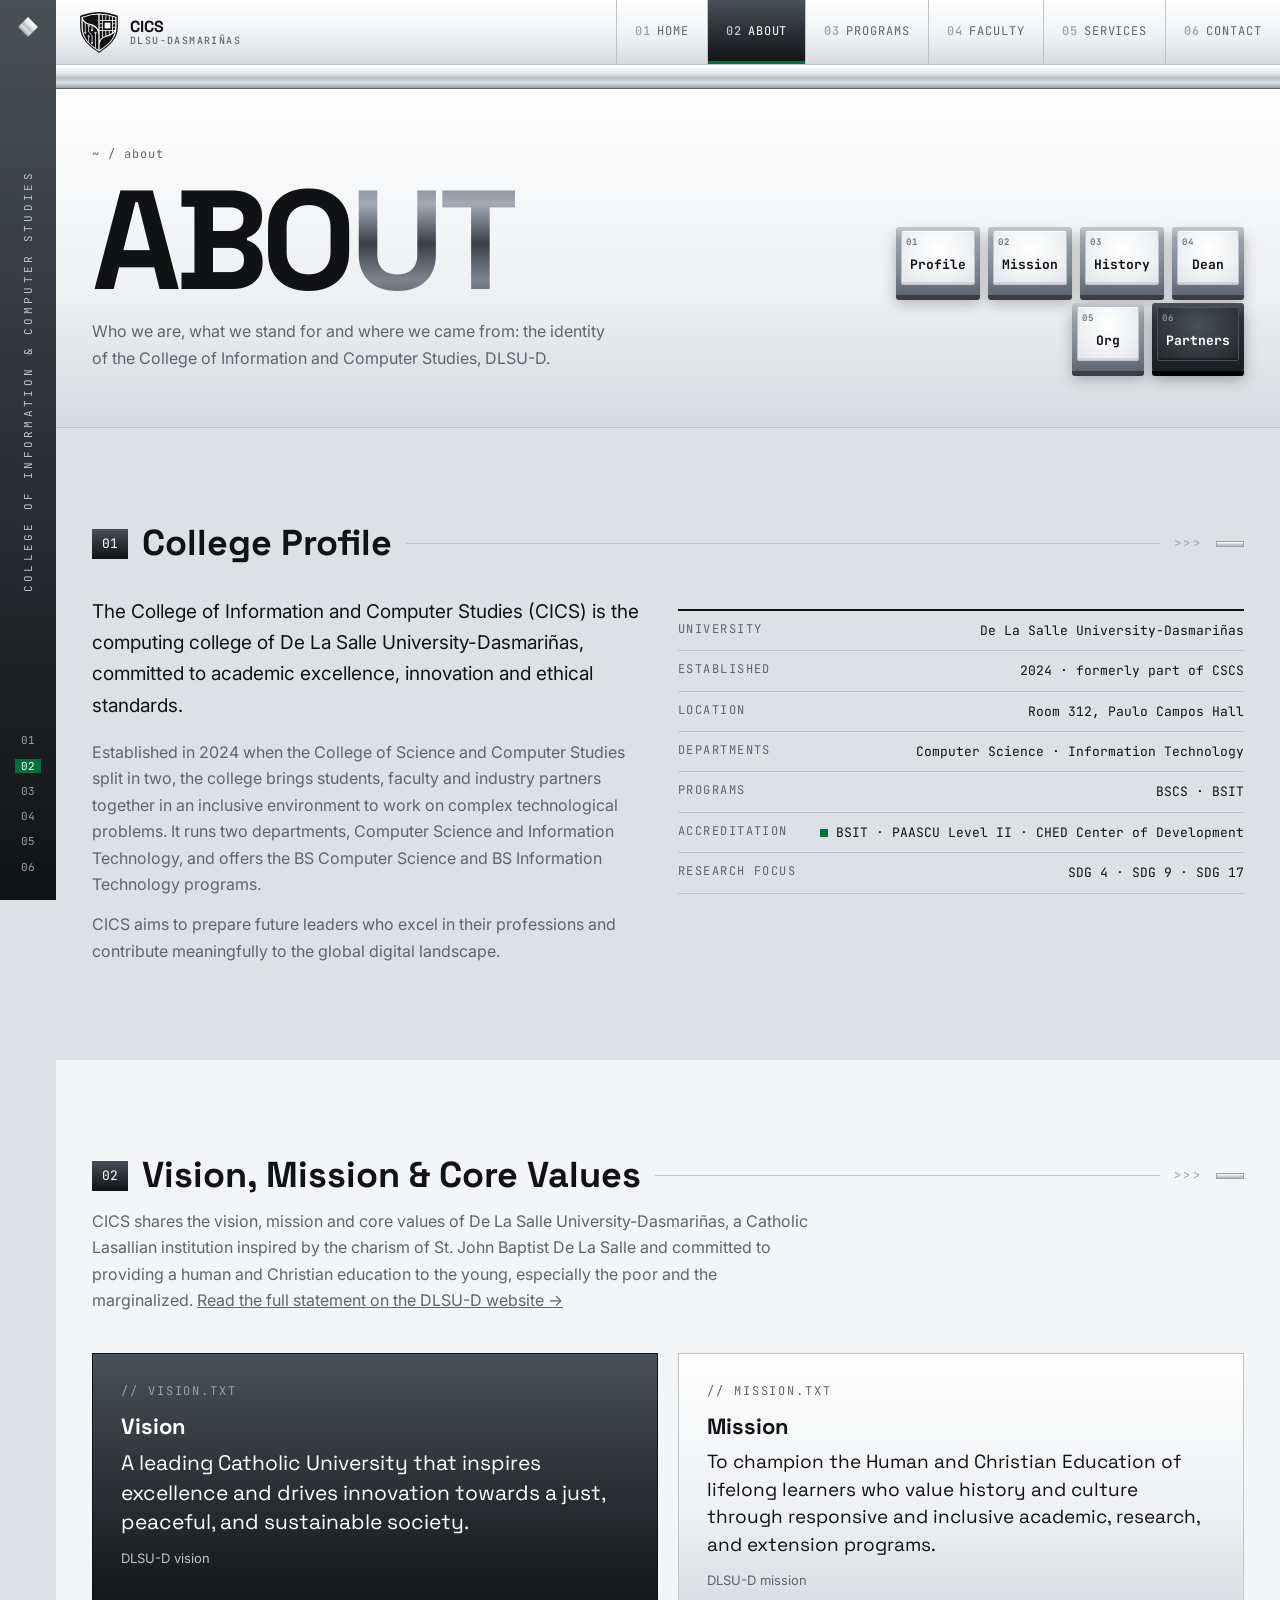
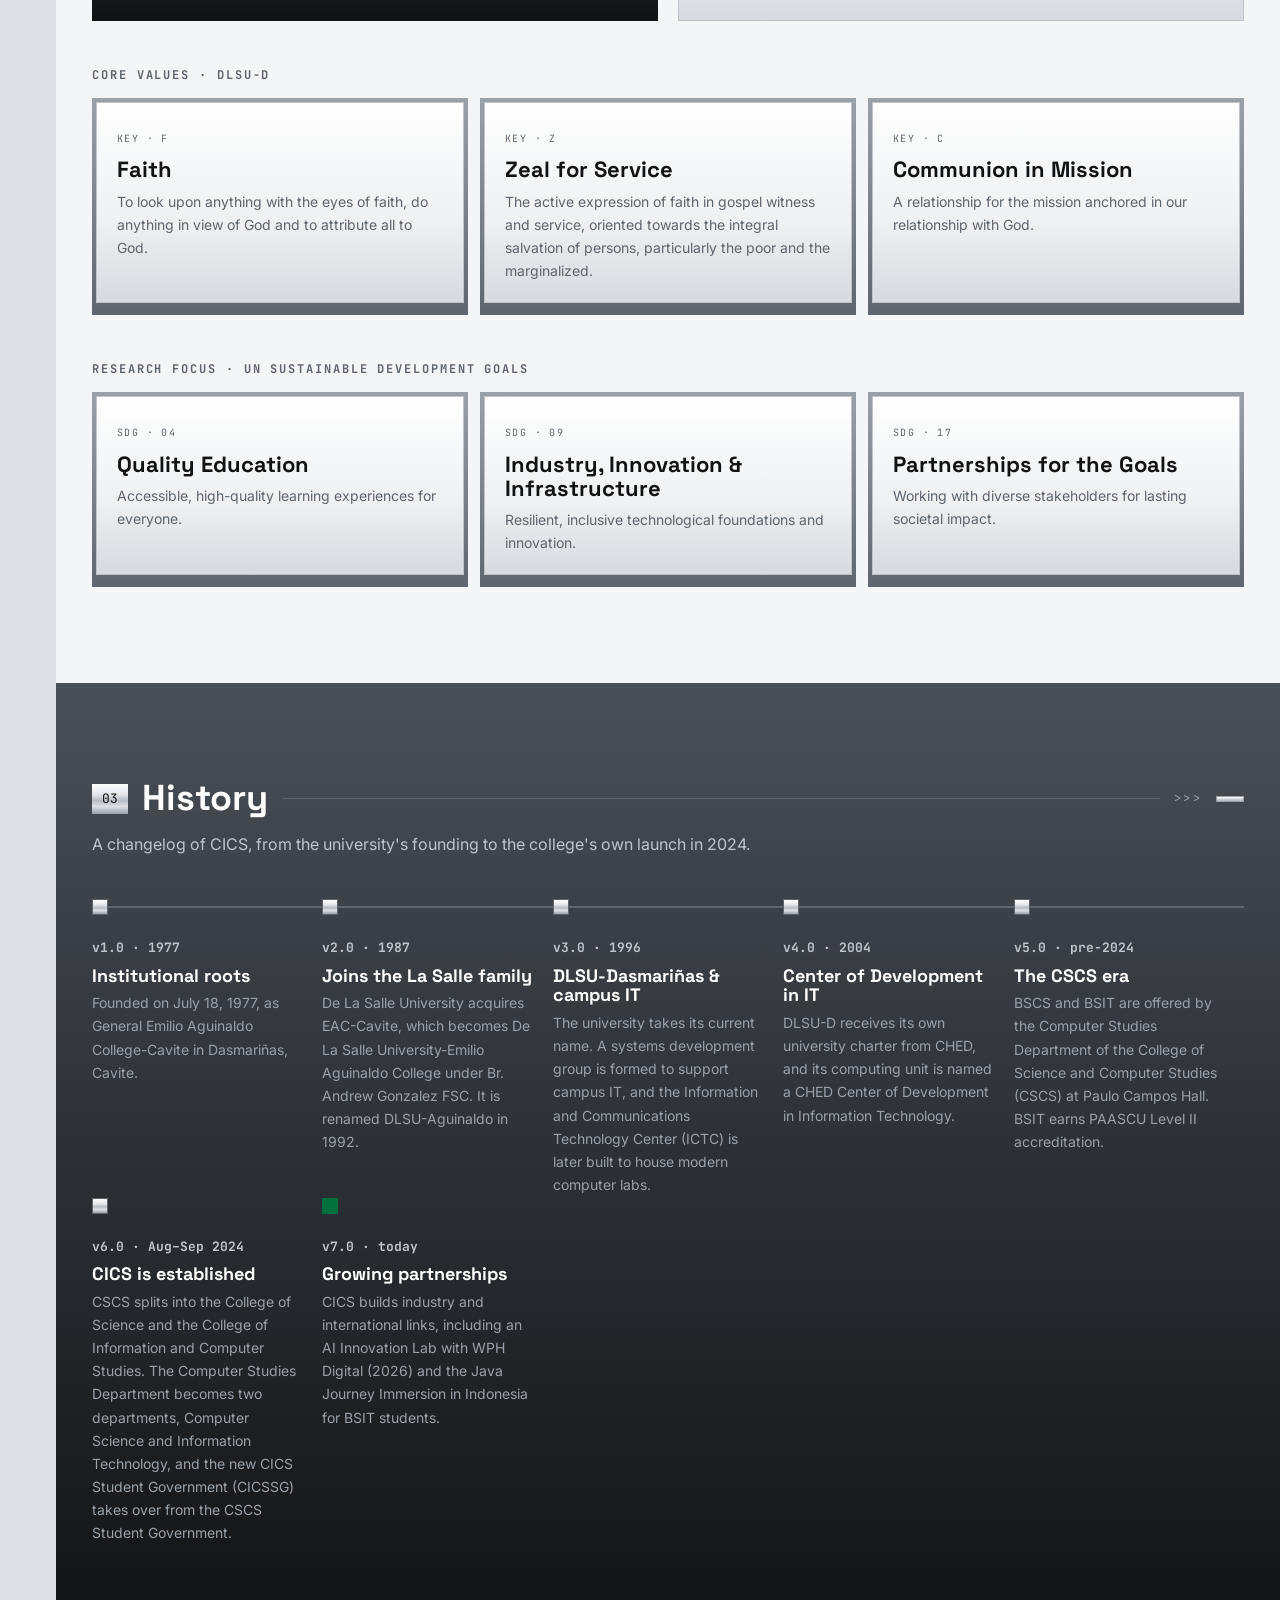
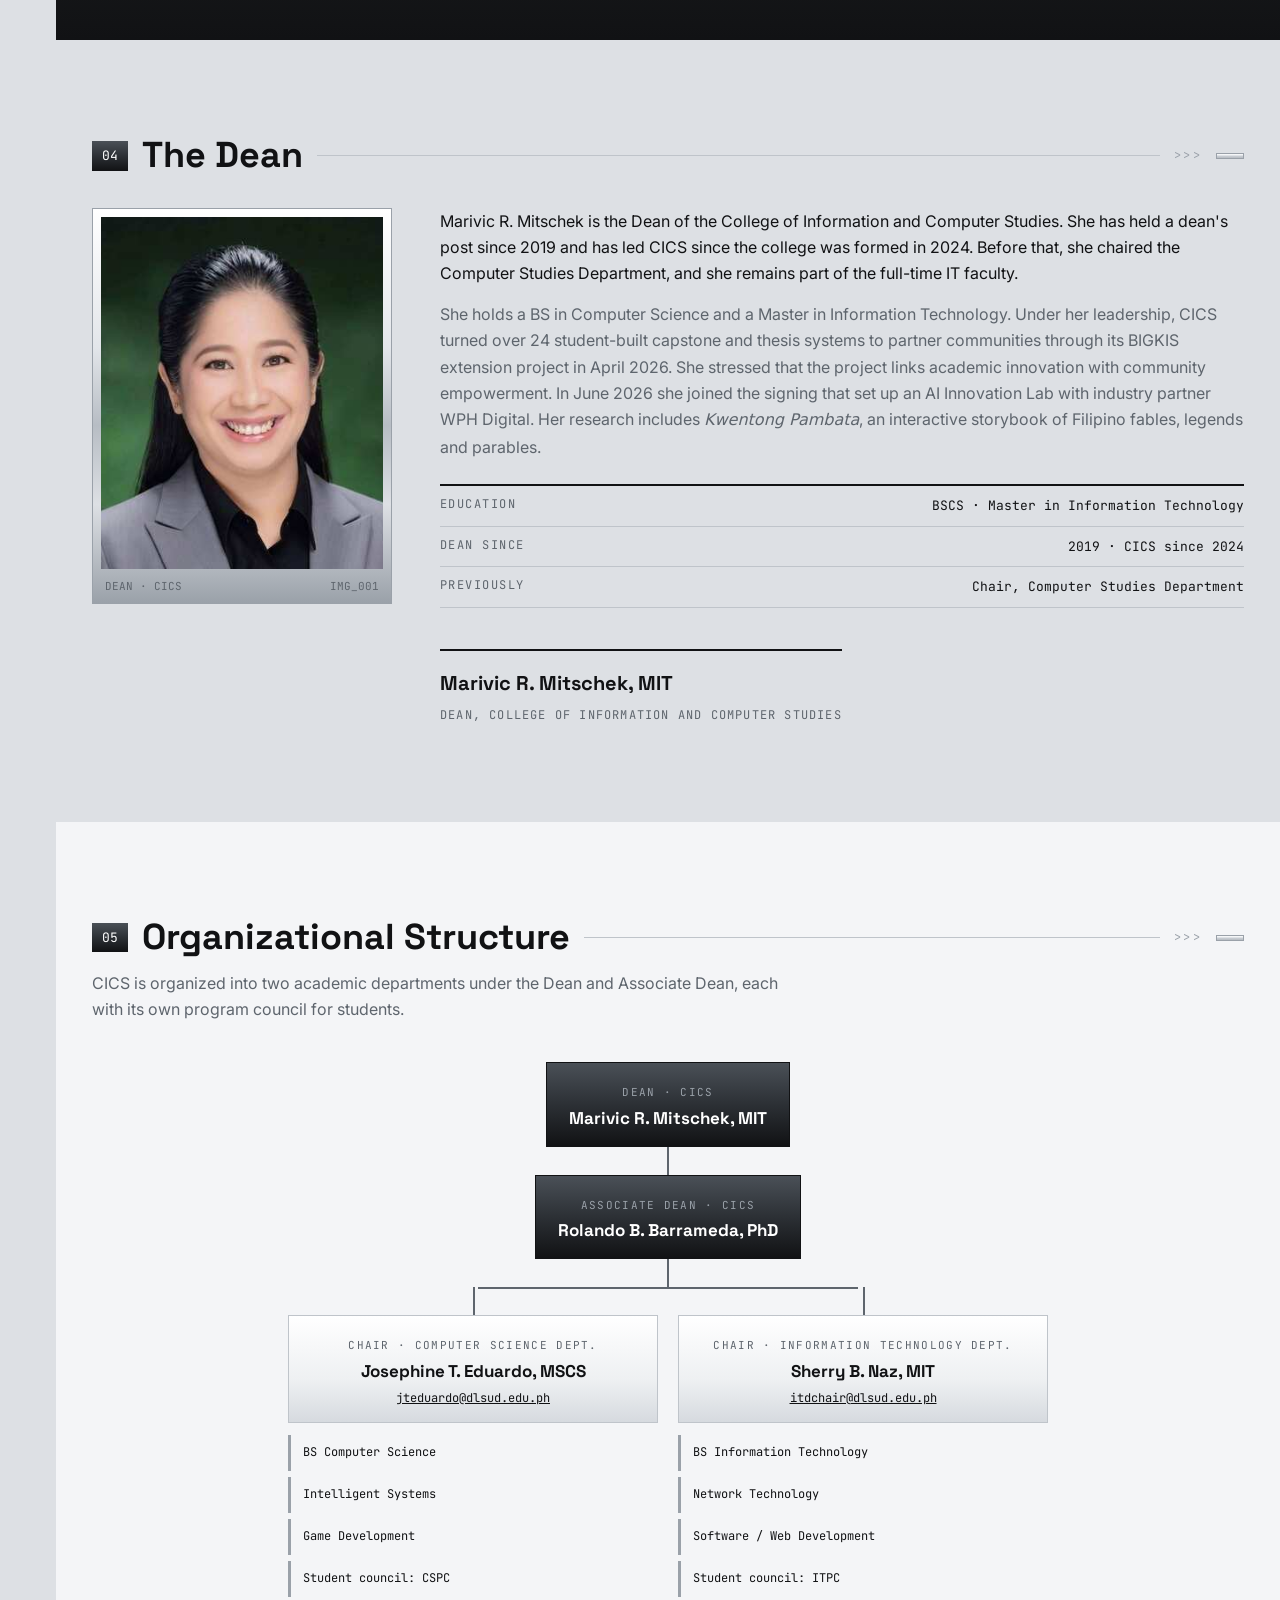
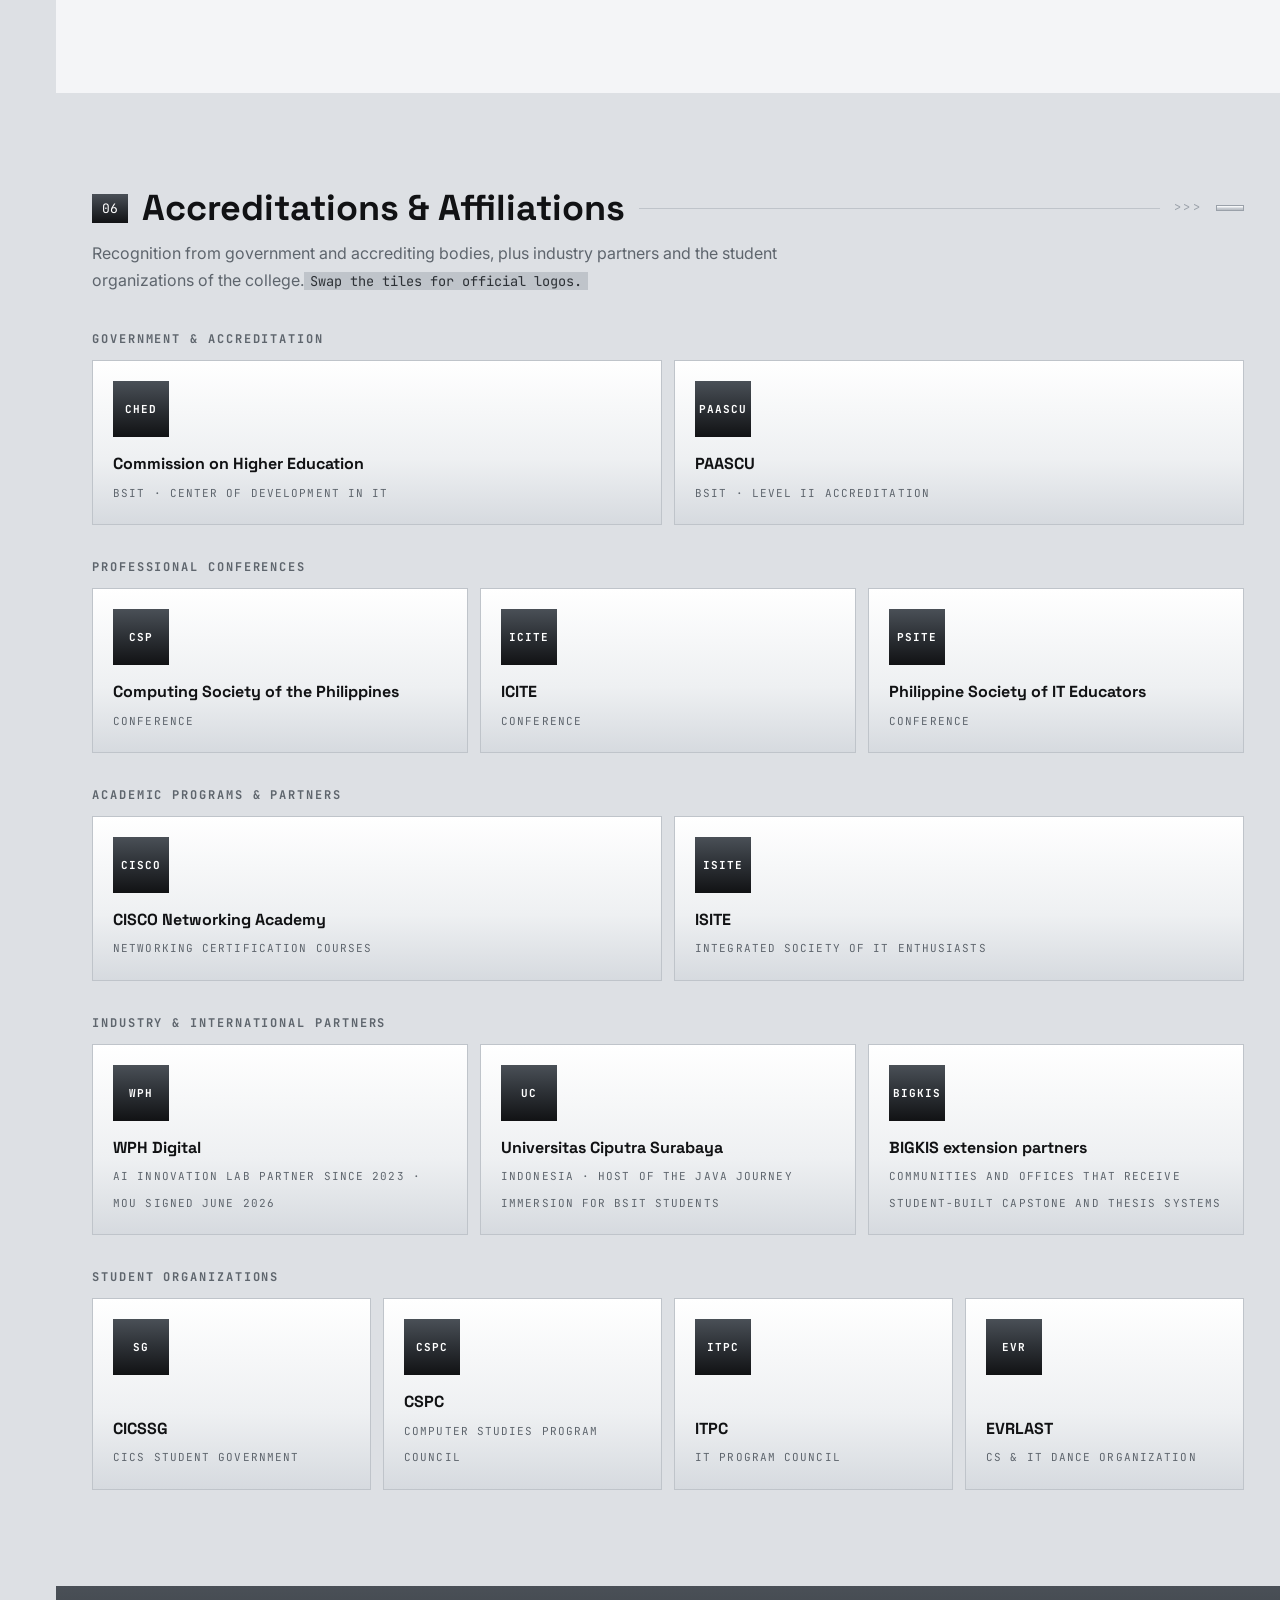
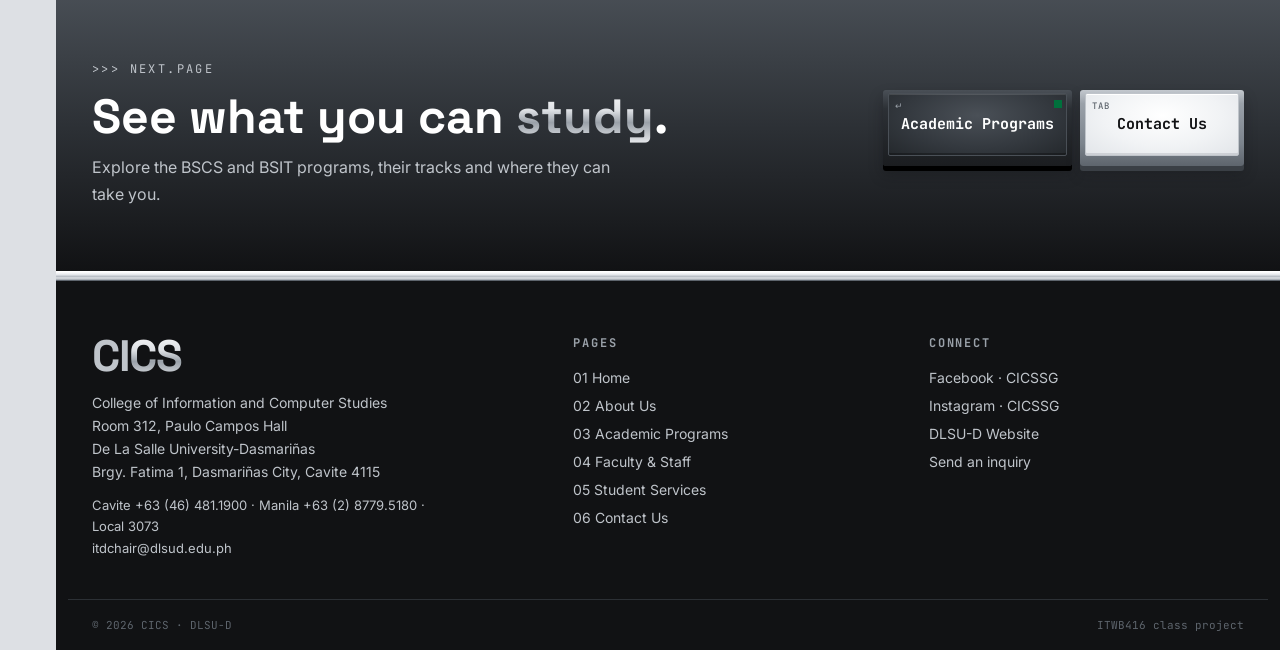
==== commit ace20051: "Add CICS shield logo, dean's photo and mobile layout fixes - Draw the CICS shield as an SVG and use " ====
--- a/about.html
+++ b/about.html
@@ -8,6 +8,7 @@
   <link rel="preconnect" href="https://fonts.googleapis.com">
   <link rel="preconnect" href="https://fonts.gstatic.com" crossorigin>
   <link href="https://fonts.googleapis.com/css2?family=Space+Grotesk:wght@500;700&family=Inter:wght@400;600&family=JetBrains+Mono:wght@500;700&display=swap" rel="stylesheet">
+  <link rel="icon" type="image/svg+xml" href="images/cics-logo.svg">
   <link rel="stylesheet" href="css/style.css">
   <script src="js/theme.js"></script>
 </head>
@@ -31,7 +32,7 @@
     <header class="site-header">
       <nav class="nav" aria-label="Main">
         <a class="brand" href="index.html">
-          <span class="logo">CICS</span>
+          <svg class="logo" viewBox="40 0 1000 1082" aria-hidden="true" focusable="false"><defs><clipPath id="cics-clip"><path d="M105,152 Q540,-16 975,152 L975,380 C975,700 760,880 540,1005 C320,880 105,700 105,380 Z"/></clipPath></defs><path class="ink" d="M42,102 Q540,-100 1038,102 L1038,390 C1038,720 800,900 540,1080 C280,900 42,720 42,390 Z"/><path class="paper" d="M78,130 Q540,-55 1003,130 L1003,390 C1003,710 780,890 540,1040 C300,890 78,710 78,390 Z"/><g clip-path="url(#cics-clip)"><path class="ink" d="M90,140 L523,0 L523,467 C490,400 420,330 300,310 C200,290 130,230 100,150 Z"/><path class="ink" d="M90,215 C150,290 230,330 340,355 C450,400 523,480 523,600 L523,1100 L60,1100 L60,215 Z"/><g fill="none" class="trace" stroke-width="20"><path d="M178,250 V548"/><path d="M267,370 V527 L358,618 V818"/><path d="M358,330 V480"/><path d="M448,548 V1010"/><path d="M267,640 V1010"/></g><g class="paper"><circle cx="178" cy="548" r="28"/><circle cx="267" cy="370" r="28"/><circle cx="358" cy="480" r="28"/><circle cx="358" cy="818" r="28"/><circle cx="448" cy="548" r="28"/><circle cx="267" cy="640" r="28"/></g><g class="ink"><circle cx="178" cy="548" r="10"/><circle cx="267" cy="370" r="10"/><circle cx="358" cy="480" r="10"/><circle cx="358" cy="818" r="10"/><circle cx="448" cy="548" r="10"/><circle cx="267" cy="640" r="10"/></g><path class="ink" d="M556,0 H1100 V400 L978,400 C965,470 920,530 860,570 C780,620 700,630 640,665 C600,690 570,720 556,760 Z"/><g class="paper"><rect x="621" y="0" width="20" height="800"/><rect x="888" y="0" width="21" height="700"/><rect x="710" y="0" width="21" height="233"/><rect x="710" y="481" width="21" height="220"/><rect x="799" y="0" width="21" height="233"/><rect x="799" y="481" width="21" height="220"/><rect x="556" y="213" width="450" height="20"/><rect x="556" y="481" width="450" height="21"/><rect x="556" y="302" width="85" height="20"/><rect x="888" y="302" width="118" height="20"/><rect x="556" y="391" width="85" height="21"/><rect x="888" y="391" width="118" height="21"/><rect x="689" y="281" width="152" height="152"/></g><path class="ink" d="M965,520 C900,600 820,630 760,645 C640,670 556,740 556,880 V1100 H1100 V520 Z"/></g></svg>
           <span>CICS<small>DLSU-Dasmariñas</small></span>
         </a>
         <input type="checkbox" id="menu" class="menu-toggle sr-only">
--- a/css/style.css
+++ b/css/style.css
@@ -72,7 +72,15 @@
 .site-header{position:sticky;top:0;z-index:20;background:var(--metal-soft);border-bottom:1px solid var(--chrome-3)}
 .nav{display:flex;justify-content:space-between;align-items:stretch;min-height:64px}
 .brand{display:flex;align-items:center;gap:12px;padding:0 var(--gutter);text-decoration:none;font-family:var(--f-head);font-weight:700;line-height:1.1}
-.brand .logo{width:38px;height:38px;background:var(--black);color:var(--white);display:grid;place-items:center;font-family:var(--f-mono);font-size:10px;letter-spacing:.05em}
+.brand .logo{width:38px;height:41px;display:block;flex:none}
+/* Header shield: two colours that follow the theme */
+:root{--logo-ink:var(--black);--logo-paper:#FFFFFF}
+html[data-theme="dark"]{--logo-ink:#E8EAED;--logo-paper:#141619}
+html[data-theme="green"]{--logo-ink:#00703C;--logo-paper:#FFFFFF}
+.logo .ink{fill:var(--logo-ink)}
+.logo .paper{fill:var(--logo-paper)}
+.logo .trace{stroke:var(--logo-paper)}
+.logo :is(.ink,.paper,.trace){transition:fill .3s,stroke .3s}
 .brand small{display:block;font-family:var(--f-mono);font-weight:500;font-size:10px;letter-spacing:.14em;color:var(--gunmetal);text-transform:uppercase}
 .tabs{display:flex;list-style:none;padding:0;font-family:var(--f-mono);font-size:12px;text-transform:uppercase;letter-spacing:.08em}
 .tabs li{display:flex}
@@ -363,8 +371,12 @@
   .term li{grid-template-columns:56px 1fr}
   .term li .t{grid-column:1/-1}
   .term li .go-link{grid-column:1/-1}
-  .branch{grid-template-columns:1fr;padding-top:0}
+  .branch,.branch.two{grid-template-columns:1fr;padding-top:0}
   .branch::before,.branch > div::before{display:none}
+  .node{min-width:0;width:100%}
+  .page-hero .mega{font-size:clamp(44px,17vw,150px)}
+  .sh{gap:10px}
+  .sh .line{min-width:12px}
   .branch > div{margin-top:20px}
   .timeline::before{left:7px;right:auto;top:0;bottom:0;width:2px;height:auto}
   .timeline li{padding:0 0 28px 36px}
@@ -383,6 +395,7 @@
 .facs{display:grid;grid-template-columns:repeat(auto-fill,minmax(min(100%,250px),1fr));gap:12px}
 .fac{display:grid;grid-template-columns:56px 1fr;gap:14px;align-items:start;background:var(--metal-soft);border:1px solid var(--chrome-3);padding:14px}
 .fac .av{width:56px;height:56px;background:var(--metal-dark);color:var(--chrome-3);display:grid;place-items:center;font-family:var(--f-mono);font-weight:700;font-size:15px;border:2px solid var(--steel)}
+.fac img.av{display:block;object-fit:cover;object-position:center 30%}
 .fac .id{font-family:var(--f-mono);font-size:10px;letter-spacing:.12em;color:var(--steel)}
 .fac h3{font-size:16px;margin:2px 0 4px}
 .fac .pos{font-size:12px;color:var(--gunmetal)}
@@ -465,6 +478,7 @@
   color-scheme:dark;
 }
 html[data-theme="dark"] body{color:#E8EAED}
+html[data-theme="dark"] .brand{color:#E8EAED}
 html[data-theme="dark"] .silver{background:var(--metal-text-light);-webkit-background-clip:text;background-clip:text}
 html[data-theme="dark"] :is(.site-header,.hero,.page-hero,.panel,.badge,.badge .foot,.track,.fac,.steps li,.year,.year li,.node,.logo-tile,.value .face,.spec div,.tabs,.tabs a,.program,.menu-btn){border-color:#363A40}
 html[data-theme="dark"] :is(.sh .line,.program h3.sub::after){background:#363A40}
@@ -473,7 +487,7 @@
 html[data-theme="dark"] :is(a.badge:hover,a.logo-tile:hover){border-color:var(--chrome-3)}
 html[data-theme="dark"] .tabs a:hover{color:var(--white)}
 html[data-theme="dark"] .tabs a[aria-current="page"]{background:#0B0C0E}
-html[data-theme="dark"] .brand .logo{border:1px solid var(--gunmetal)}
+
 html[data-theme="dark"] .menu-btn i{background:var(--white);box-shadow:0 6px 0 var(--white),0 -6px 0 var(--white)}
 html[data-theme="dark"] .barcode{background:repeating-linear-gradient(90deg,var(--chrome-3) 0 2px,transparent 2px 5px,var(--chrome-3) 5px 9px,transparent 9px 11px,var(--chrome-3) 11px 12px,transparent 12px 16px)}
 html[data-theme="dark"] .key .sub{color:#5E656D}
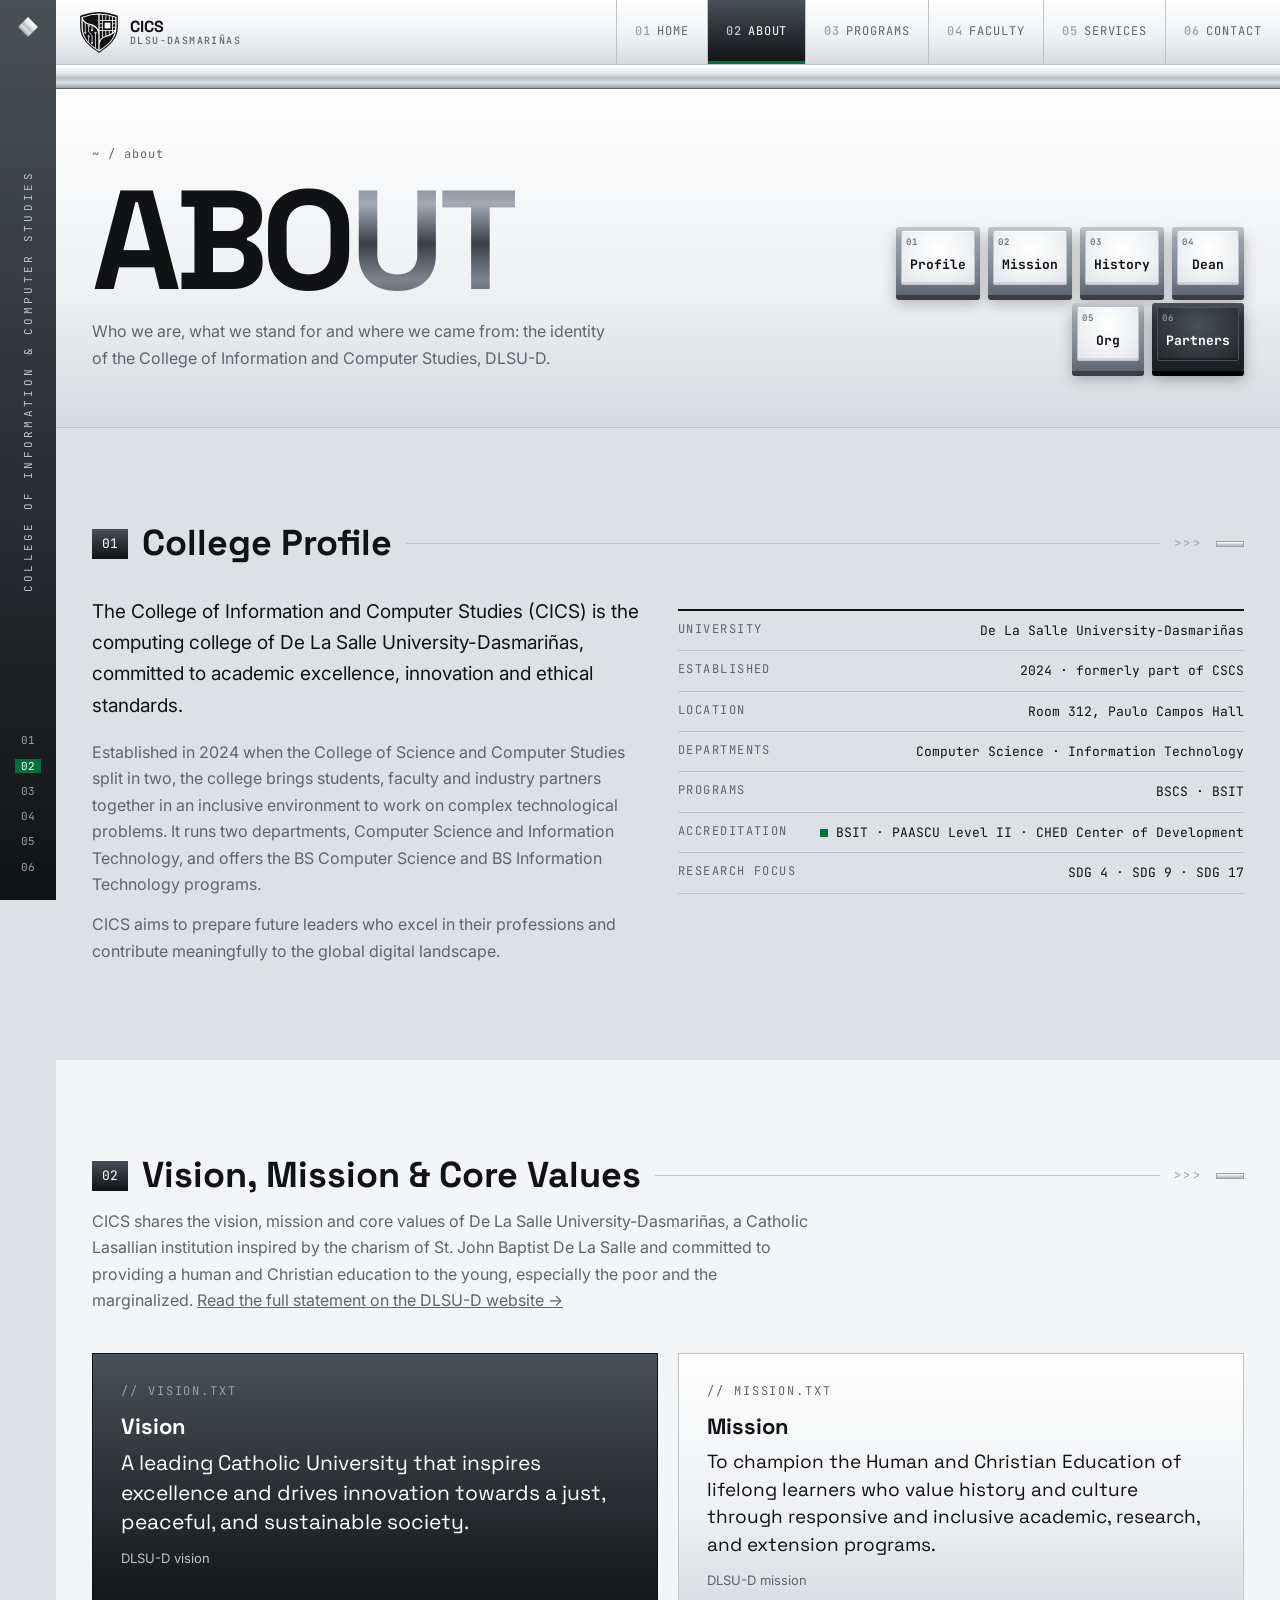
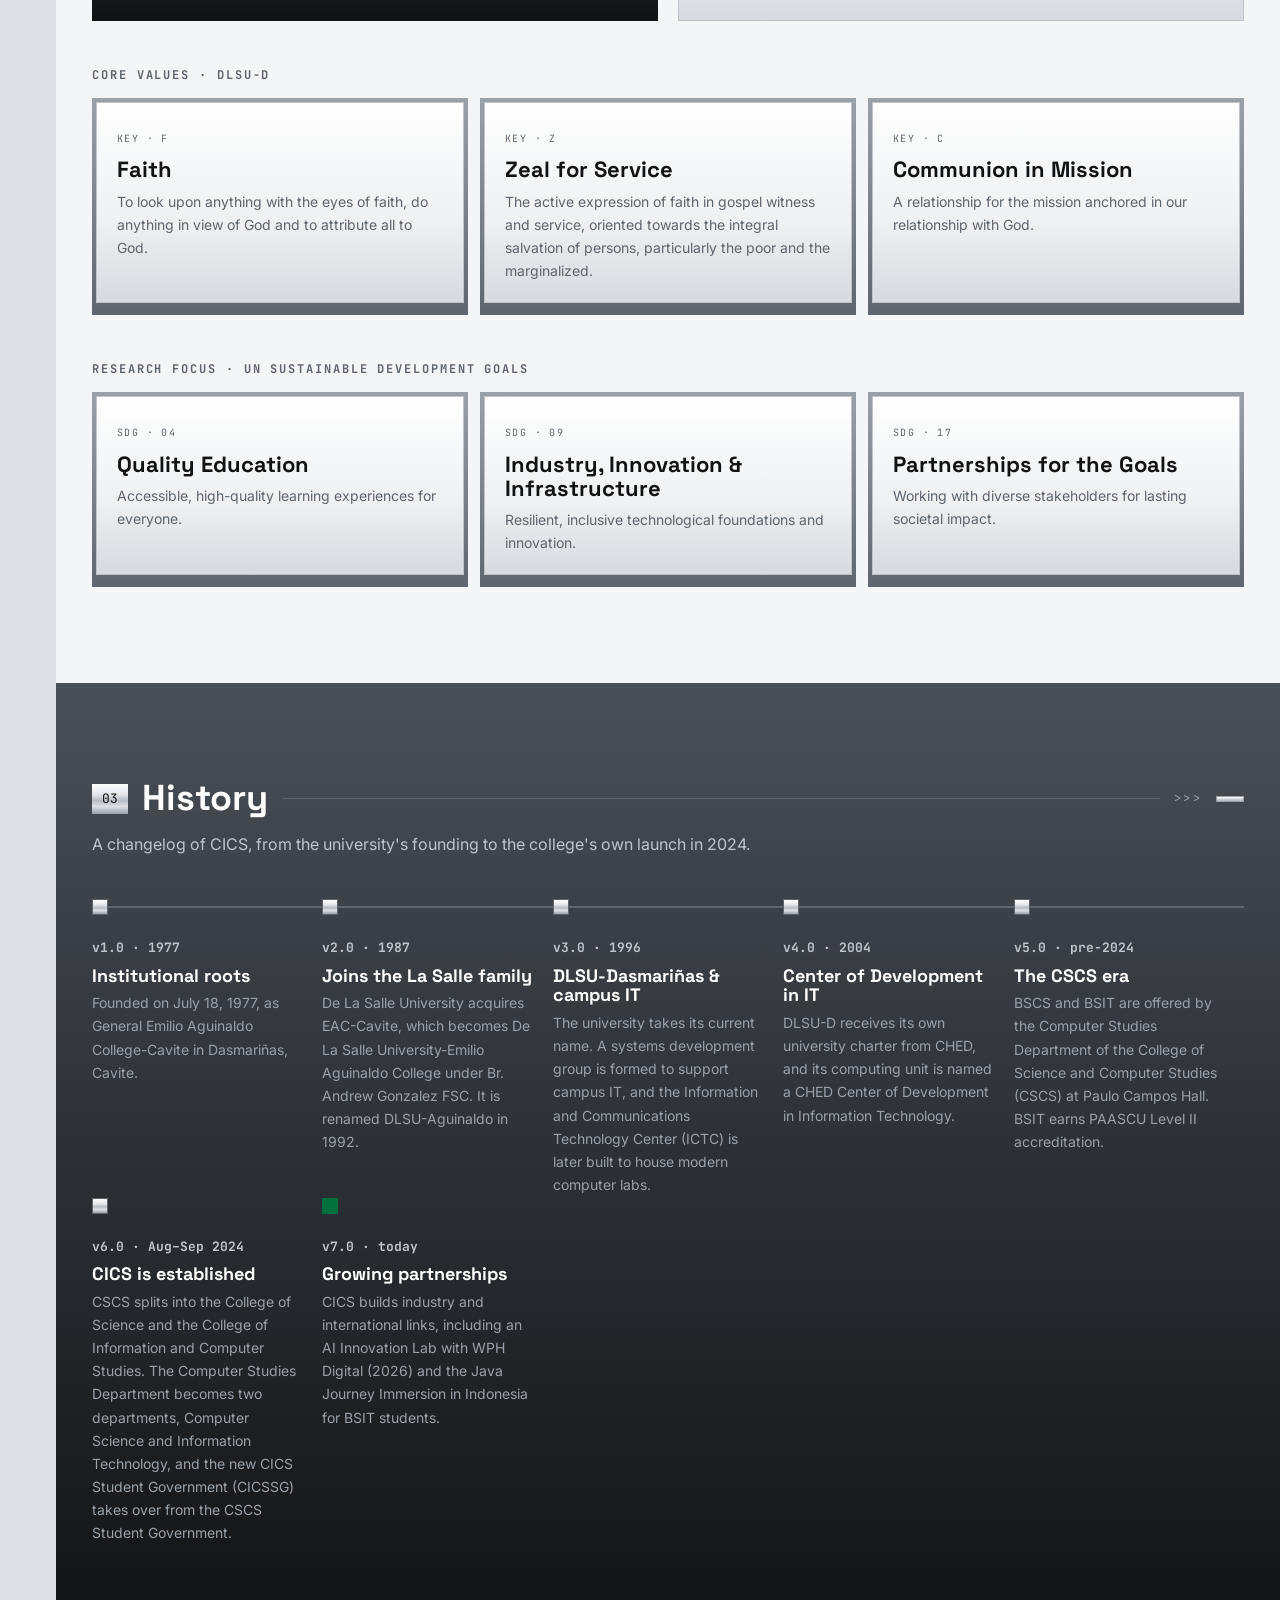
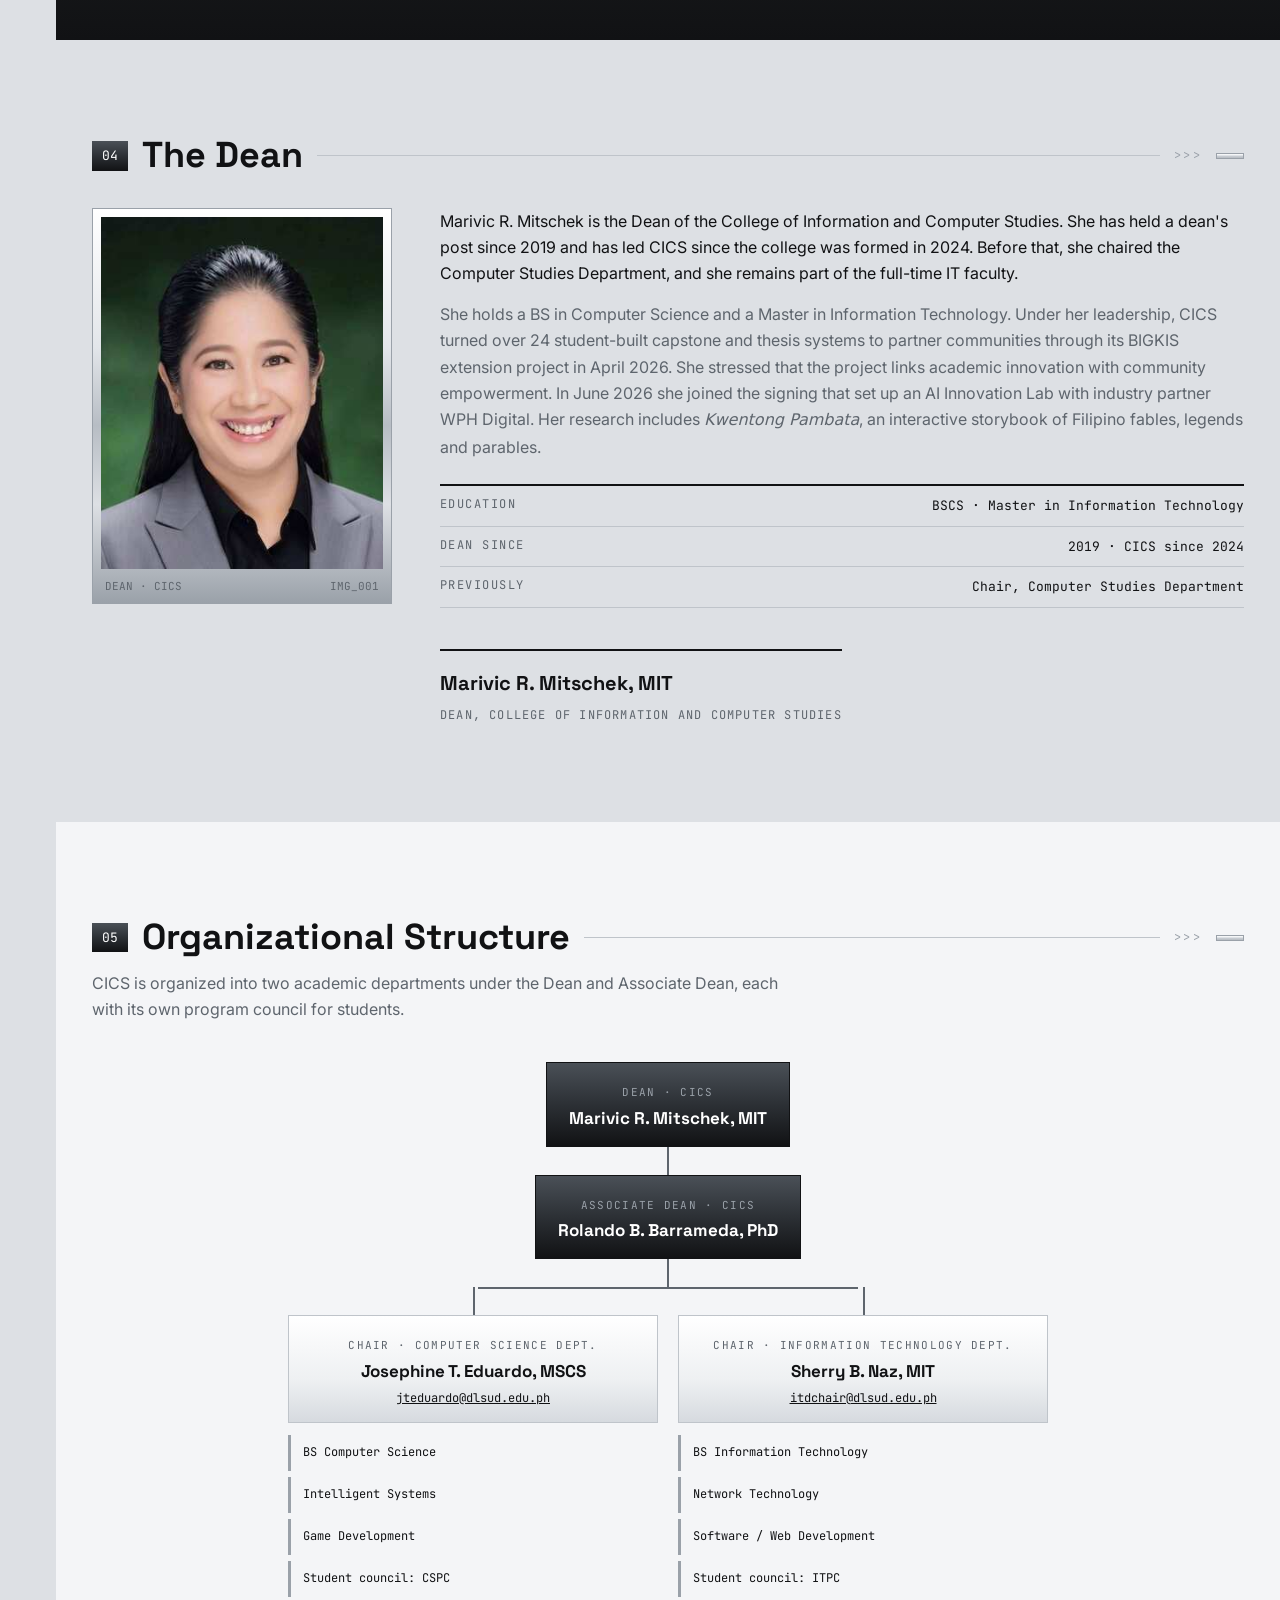
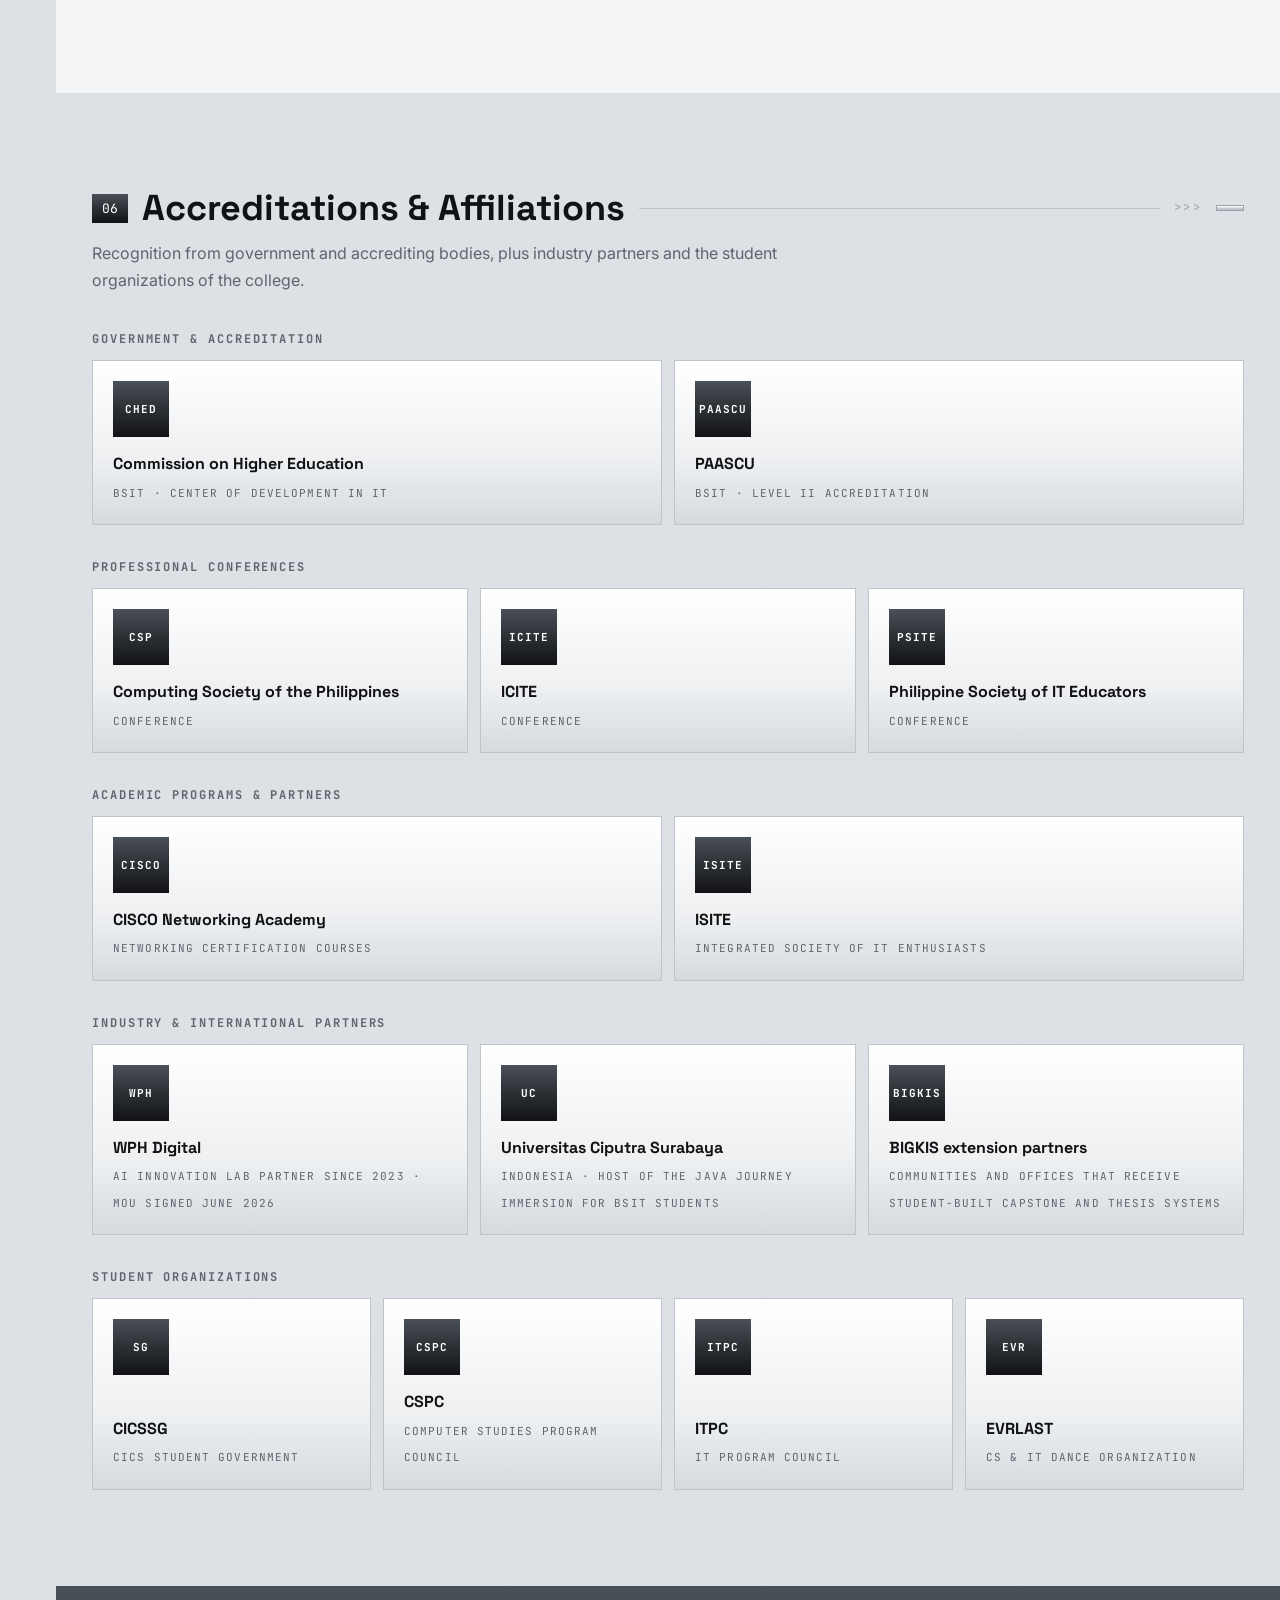
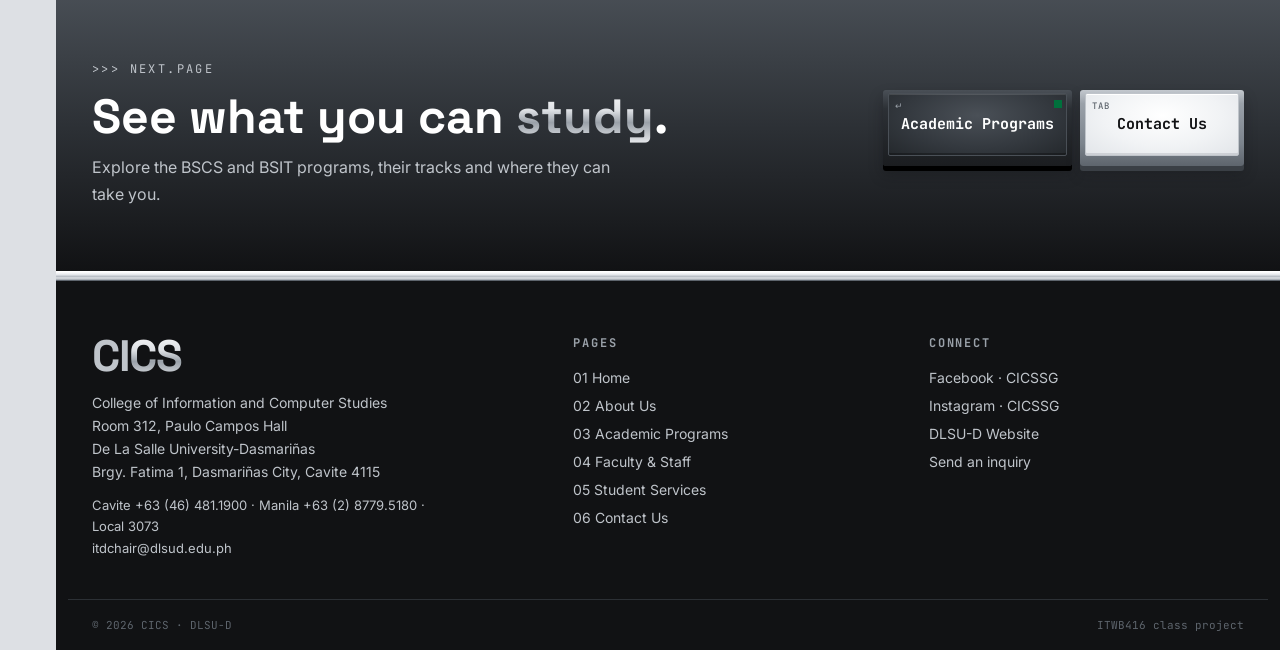
==== commit 337a04eb: "Replace developer placeholder notes with final page text Co-Authored-By: Claude Opus 5.5 <noreply@an" ====
--- a/about.html
+++ b/about.html
@@ -196,7 +196,7 @@
       <section class="section" id="affiliations" aria-labelledby="aff-title">
         <div class="container">
           <div class="sh"><span class="num">06</span><h2 id="aff-title">Accreditations &amp; Affiliations</h2><span class="line"></span><span class="chev">&gt;&gt;&gt;</span><span class="tick"></span></div>
-          <p class="intro">Recognition from government and accrediting bodies, plus industry partners and the student organizations of the college.<span class="placeholder">Swap the tiles for official logos.</span></p>
+          <p class="intro">Recognition from government and accrediting bodies, plus industry partners and the student organizations of the college.</p>
           <h3 class="tag" style="margin-bottom:14px">Government &amp; accreditation</h3>
           <div class="logos" style="margin-bottom:36px">
             <div class="logo-tile"><span class="mark">CHED</span><div><b>Commission on Higher Education</b><span>BSIT · Center of Development in IT</span></div></div>
--- a/css/style.css
+++ b/css/style.css
@@ -401,6 +401,19 @@
 .fac .pos{font-size:12px;color:var(--gunmetal)}
 .fac .degs{display:flex;flex-wrap:wrap;gap:4px;margin-top:8px}
 .fac .deg{display:inline-block;cursor:help;font-family:var(--f-mono);font-size:10px;letter-spacing:.06em;background:var(--dlsud);color:var(--white);padding:1px 6px}
+.fac[role="button"]{cursor:pointer;transition:border-color .15s,transform .15s}
+.fac[role="button"]:hover{border-color:var(--gunmetal);transform:translateY(-2px)}
+.fac[role="button"]:focus-visible{outline:2px solid var(--dlsud);outline-offset:2px}
+
+/* Faculty profile pop-out */
+.profile-pop{width:min(920px,calc(100vw - 32px));max-height:calc(100vh - 32px);overflow:auto;padding:40px;background:var(--chrome-1);color:inherit;border:1px solid var(--steel);border-top:3px solid var(--black)}
+.profile-pop::backdrop{background:rgba(17,18,20,.6)}
+.profile-pop .pp-close{position:absolute;top:12px;right:12px;font-family:var(--f-mono);font-size:11px;letter-spacing:.12em;background:var(--metal-soft);color:inherit;border:1px solid var(--chrome-3);padding:6px 10px;cursor:pointer}
+.profile-pop .pp-close:hover{border-color:var(--gunmetal)}
+.profile-pop .portrait .ph{font-size:48px;font-weight:700;color:var(--chrome-3)}
+.profile-pop .spec dd{max-width:60%}
+@media (max-width:960px){.profile-pop{padding:48px 20px 24px}}
+html[data-theme="dark"] .profile-pop{border-color:#363A40;border-top-color:var(--steel)}
 
 /* Steps */
 .steps{list-style:none;padding:0;display:grid;grid-template-columns:repeat(auto-fit,minmax(min(100%,190px),1fr));gap:12px}
